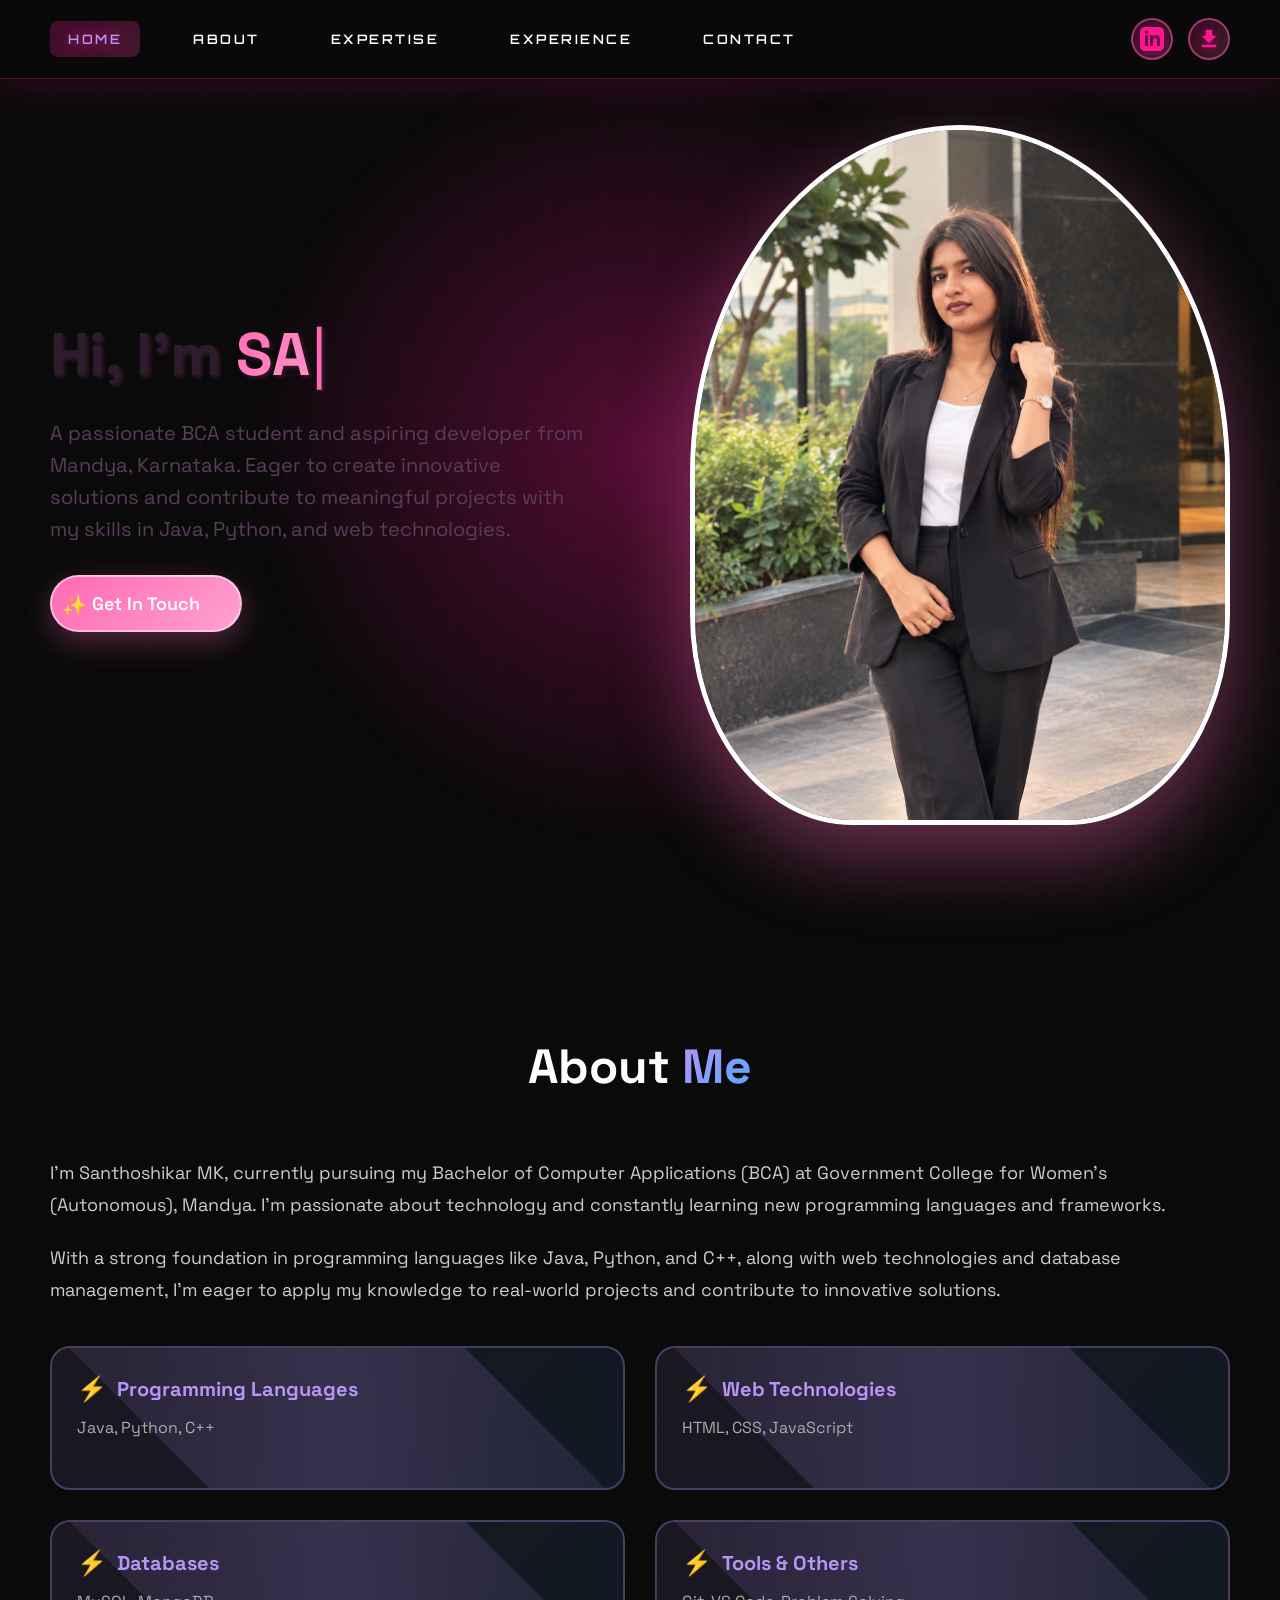
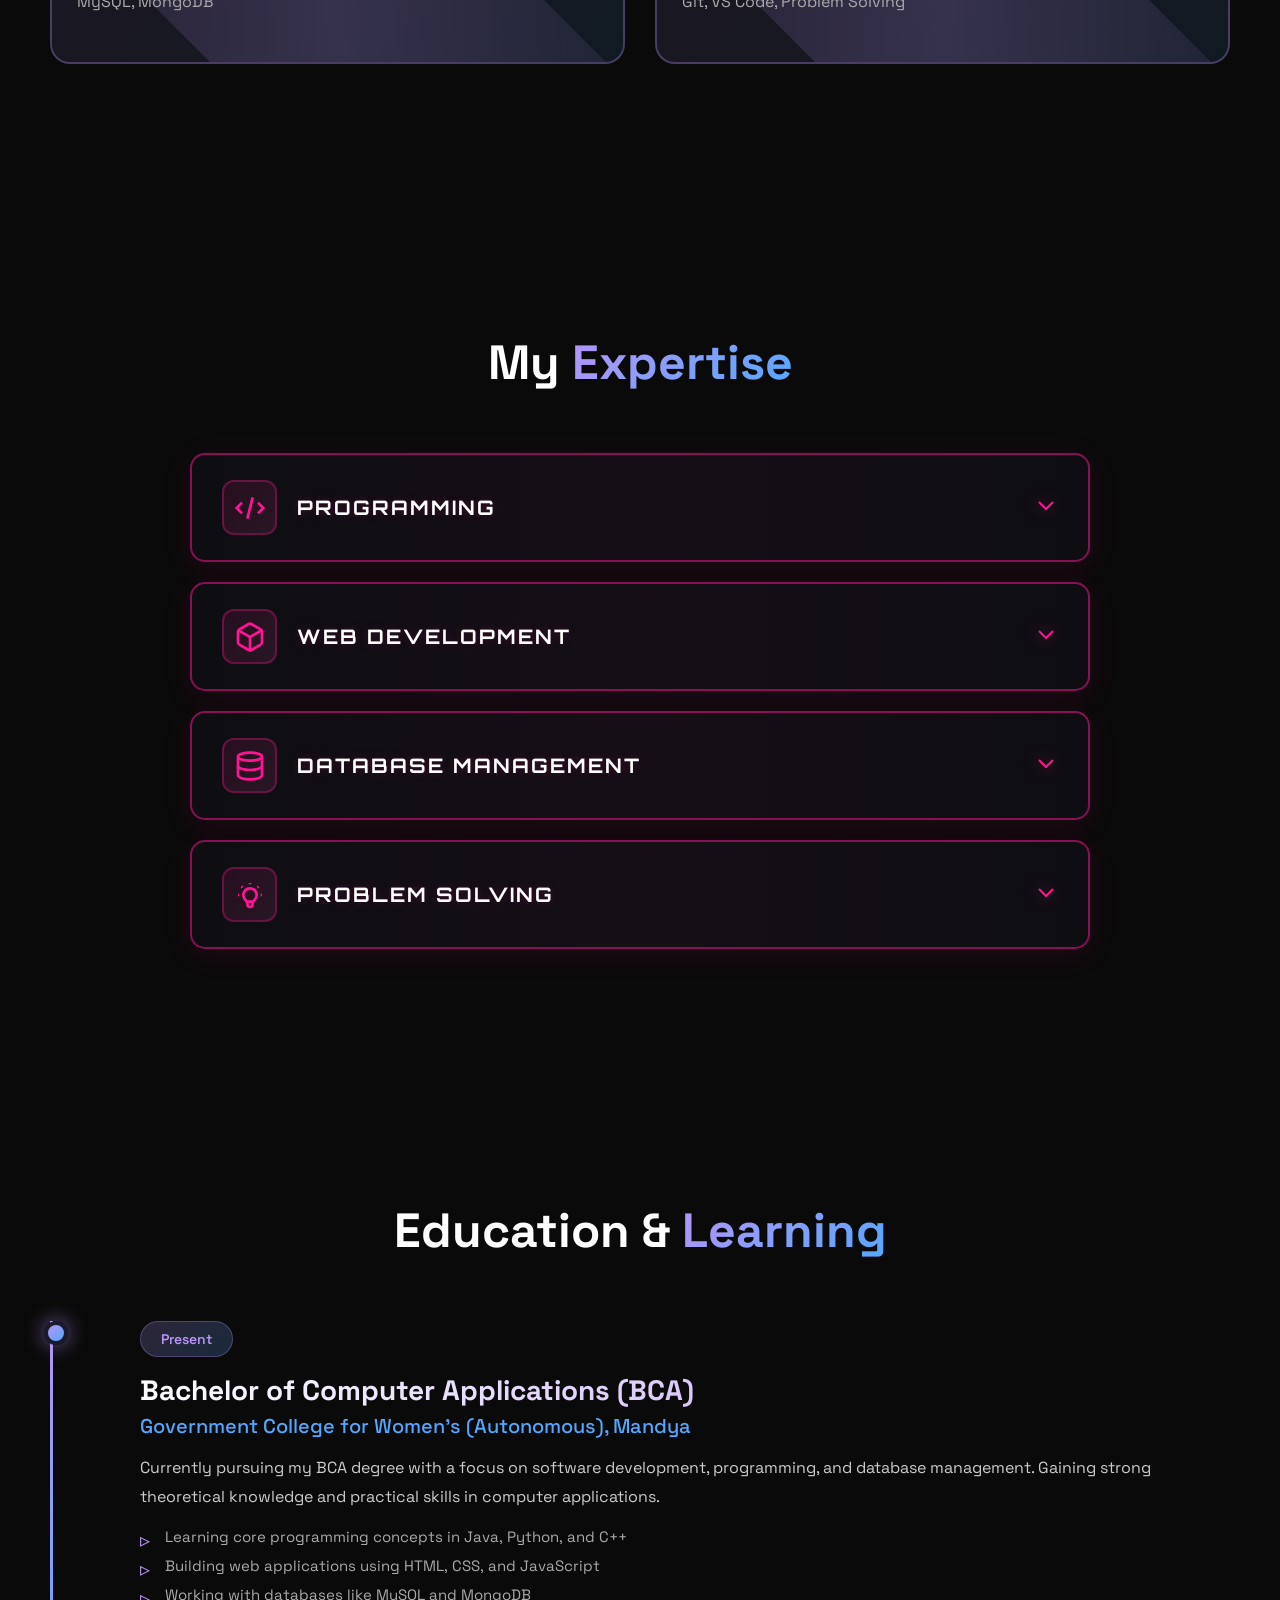
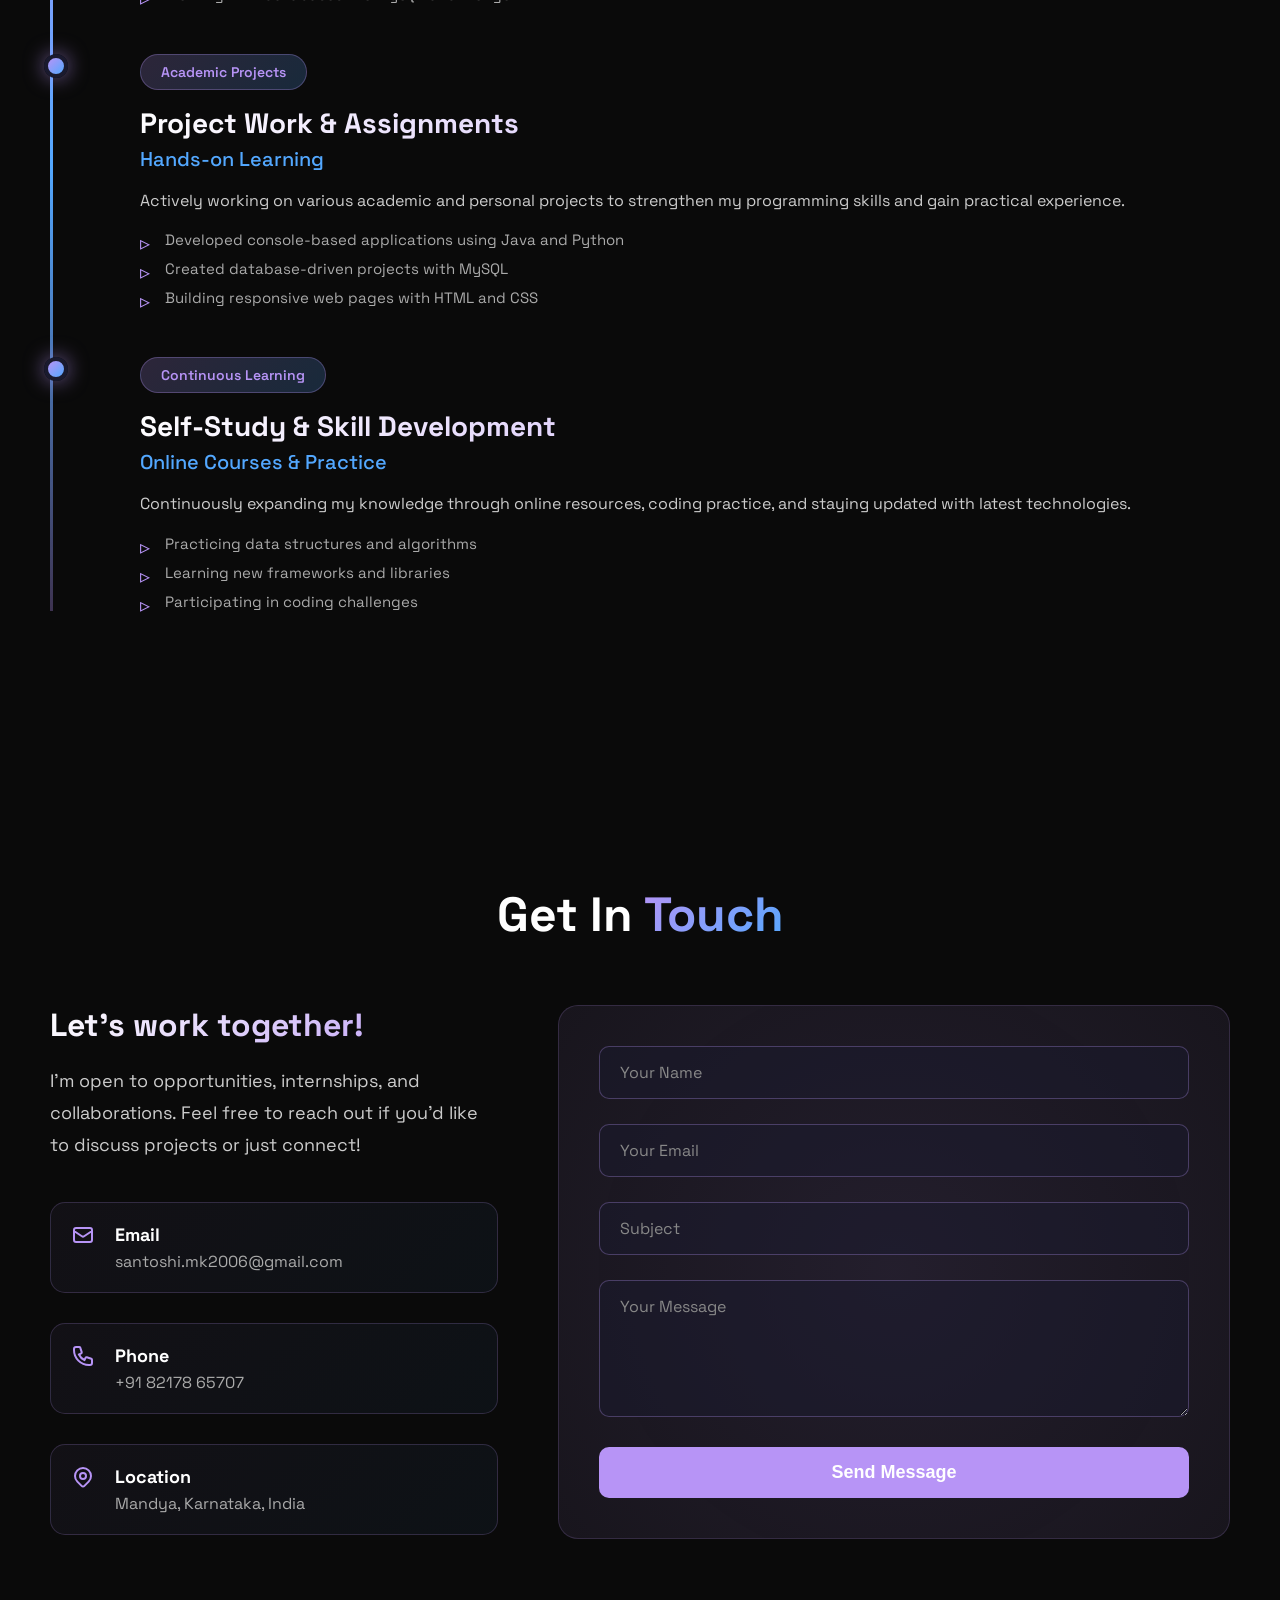
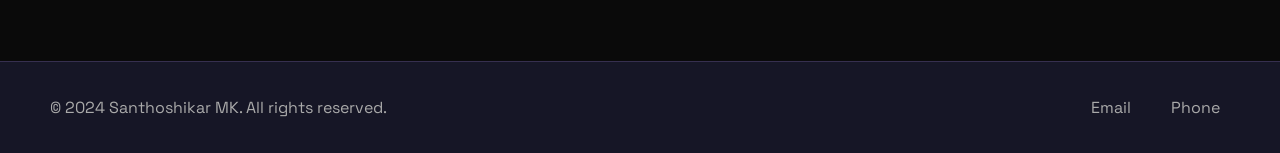
==== index.html @ cafefb94 "changes for form'" ====
<!DOCTYPE html>
<html lang="en">
<head>
    <meta charset="UTF-8">
    <meta name="viewport" content="width=device-width, initial-scale=1.0">
    <title>Santhoshikar MK - Portfolio</title>
    <link href="https://fonts.googleapis.com/css2?family=Space+Grotesk:wght@300;400;500;600;700&family=Orbitron:wght@400;500;600;700;800;900&display=swap" rel="stylesheet">
    <style>
        * {
            margin: 0;
            padding: 0;
            box-sizing: border-box;
        }

        body {
            font-family: 'Space Grotesk', sans-serif;
            background: #0a0a0a;
            color: #ffffff;
            overflow-x: hidden;
            position: relative;
        }

        /* Animated tech grid background */
        body::before {
            content: '';
            position: fixed;
            top: 0;
            left: 0;
            width: 100%;
            height: 100%;
            background: 
                linear-gradient(90deg, rgba(255, 20, 147, 0.03) 1px, transparent 1px),
                linear-gradient(rgba(255, 20, 147, 0.03) 1px, transparent 1px);
            background-size: 50px 50px;
            z-index: -1;
            animation: grid-move 20s linear infinite;
        }

        @keyframes grid-move {
            0% { background-position: 0 0; }
            100% { background-position: 50px 50px; }
        }

        /* Hot pink accent glow */
        body::after {
            content: '';
            position: fixed;
            top: 50%;
            left: 50%;
            width: 800px;
            height: 800px;
            background: radial-gradient(circle, rgba(255, 20, 147, 0.3) 0%, transparent 70%);
            transform: translate(-50%, -50%);
            z-index: -1;
            animation: pulse-glow 4s ease-in-out infinite;
        }

        @keyframes pulse-glow {
            0%, 100% { transform: translate(-50%, -50%) scale(1); opacity: 0.5; }
            50% { transform: translate(-50%, -50%) scale(1.2); opacity: 0.8; }
        }

        /* Loading Screen - Tech Style */
        .loader-wrapper {
            position: fixed;
            top: 0;
            left: 0;
            width: 100%;
            height: 100%;
            background: #0a0a0a;
            display: flex;
            flex-direction: column;
            justify-content: center;
            align-items: center;
            z-index: 10000;
            transition: opacity 0.5s, visibility 0.5s;
        }

        .loader-wrapper.hidden {
            opacity: 0;
            visibility: hidden;
        }

        .loader {
            width: 120px;
            height: 120px;
            position: relative;
        }

        .loader-circle {
            position: absolute;
            width: 100%;
            height: 100%;
            border: 4px solid transparent;
            border-top-color: #ff1493;
            border-right-color: #ff1493;
            border-radius: 50%;
            animation: tech-spin 1.5s cubic-bezier(0.68, -0.55, 0.265, 1.55) infinite;
        }

        .loader-circle:nth-child(2) {
            width: 80%;
            height: 80%;
            top: 10%;
            left: 10%;
            border-top-color: #ff69b4;
            border-right-color: #ff69b4;
            animation-delay: 0.2s;
            animation-direction: reverse;
        }

        .loader-circle:nth-child(3) {
            width: 60%;
            height: 60%;
            top: 20%;
            left: 20%;
            border-top-color: #ff1493;
            border-right-color: #ff1493;
            animation-delay: 0.4s;
        }

        @keyframes tech-spin {
            0% { transform: rotate(0deg); }
            100% { transform: rotate(360deg); }
        }

        .loader-text {
            margin-top: 40px;
            font-family: 'Orbitron', monospace;
            font-size: 28px;
            font-weight: 700;
            color: #ff1493;
            text-transform: uppercase;
            letter-spacing: 4px;
            animation: pulse-text 1.5s ease-in-out infinite;
            text-shadow: 0 0 20px rgba(255, 20, 147, 0.8);
        }

        @keyframes pulse-text {
            0%, 100% { opacity: 1; transform: scale(1); }
            50% { opacity: 0.7; transform: scale(1.05); }
        }

        .loader-wrapper {
            position: fixed;
            top: 0;
            left: 0;
            width: 100%;
            height: 100%;
            background: #0a0a0a;
            display: flex;
            flex-direction: column;
            justify-content: center;
            align-items: center;
            z-index: 10000;
            transition: opacity 0.5s, visibility 0.5s;
        }

        .loader-wrapper.hidden {
            opacity: 0;
            visibility: hidden;
        }

        .loader {
            width: 100px;
            height: 100px;
            position: relative;
            animation: rotate 2s linear infinite;
        }

        .loader-circle {
            position: absolute;
            width: 100%;
            height: 100%;
            border: 4px solid transparent;
            border-top-color: #ff69b4;
            border-radius: 50%;
            animation: spin 1s ease-in-out infinite;
        }

        .loader-circle:nth-child(2) {
            border-top-color: #ff85c1;
            animation-delay: 0.3s;
        }

        .loader-circle:nth-child(3) {
            border-top-color: #ffa1d0;
            animation-delay: 0.6s;
        }

        @keyframes spin {
            0% { transform: rotate(0deg) scale(1); }
            50% { transform: rotate(180deg) scale(1.1); }
            100% { transform: rotate(360deg) scale(1); }
        }

        @keyframes rotate {
            0% { transform: rotate(0deg); }
            100% { transform: rotate(360deg); }
        }

        .loader-text {
            margin-top: 30px;
            font-size: 24px;
            font-weight: 600;
            background: linear-gradient(135deg, #ff69b4, #ff85c1, #ffa1d0);
            -webkit-background-clip: text;
            -webkit-text-fill-color: transparent;
            background-clip: text;
            animation: pulse 1.5s ease-in-out infinite;
        }

        @keyframes pulse {
            0%, 100% { opacity: 1; }
            50% { opacity: 0.5; }
        }

        /* Animated Background Particles */
        .particles {
            position: fixed;
            top: 0;
            left: 0;
            width: 100%;
            height: 100%;
            overflow: hidden;
            z-index: -1;
            pointer-events: none;
        }

        .particle {
            position: absolute;
            width: 8px;
            height: 8px;
            background: #ff69b4;
            border-radius: 50%;
            opacity: 0;
            animation: float 15s infinite;
            box-shadow: 0 0 10px #ff69b4;
        }

        @keyframes float {
            0% {
                transform: translateY(100vh) translateX(0) scale(0) rotate(0deg);
                opacity: 0;
            }
            10% {
                opacity: 1;
            }
            90% {
                opacity: 1;
            }
            100% {
                transform: translateY(-100vh) translateX(100px) scale(1) rotate(360deg);
                opacity: 0;
            }
        }

        /* Navigation with beautiful smooth animations */
        nav {
            position: fixed;
            top: 0;
            width: 100%;
            display: flex;
            justify-content: center;
            align-items: center;
            padding: 18px 50px;
            background: rgba(10, 10, 10, 0.85);
            backdrop-filter: blur(25px) saturate(180%);
            -webkit-backdrop-filter: blur(25px) saturate(180%);
            z-index: 1000;
            gap: 35px;
            box-shadow: 0 8px 32px rgba(255, 20, 147, 0.15),
                        0 2px 8px rgba(0, 0, 0, 0.3);
            border-bottom: 1px solid rgba(255, 20, 147, 0.3);
            animation: slideDown 0.8s cubic-bezier(0.34, 1.56, 0.64, 1);
            transition: all 0.5s cubic-bezier(0.34, 1.56, 0.64, 1);
            transform-origin: top;
        }

        /* Elegant glow effect on nav */
        nav::before {
            content: '';
            position: absolute;
            top: 0;
            left: 0;
            right: 0;
            height: 1px;
            background: linear-gradient(90deg, 
                transparent 0%, 
                rgba(255, 20, 147, 0.8) 20%, 
                rgba(255, 105, 180, 0.8) 50%, 
                rgba(255, 20, 147, 0.8) 80%, 
                transparent 100%);
            opacity: 0;
            transition: opacity 0.5s ease;
        }

        nav:hover::before {
            opacity: 1;
        }

        /* Hidden state with smooth animation */
        nav.nav-hidden {
            transform: translateY(-120%) scale(0.95);
            opacity: 0;
            pointer-events: none;
        }

        /* Compact elegant scrolled state */
        nav.nav-scrolled {
            padding: 12px 50px;
            background: rgba(10, 10, 10, 0.98);
            box-shadow: 0 4px 24px rgba(255, 20, 147, 0.25),
                        0 8px 40px rgba(255, 20, 147, 0.15),
                        0 0 60px rgba(255, 20, 147, 0.05);
            border-bottom: 1px solid rgba(255, 20, 147, 0.5);
        }

        nav.nav-scrolled::before {
            opacity: 0.6;
        }

        @keyframes slideDown {
            from {
                transform: translateY(-120px) scale(0.9);
                opacity: 0;
                filter: blur(10px);
            }
            to {
                transform: translateY(0) scale(1);
                opacity: 1;
                filter: blur(0);
            }
        }

        nav a {
            font-family: 'Orbitron', monospace;
            color: #ffffff;
            text-decoration: none;
            font-size: 13px;
            font-weight: 600;
            padding: 10px 18px;
            position: relative;
            transition: all 0.4s cubic-bezier(0.34, 1.56, 0.64, 1);
            text-transform: uppercase;
            letter-spacing: 2.5px;
            border-radius: 8px;
            background: transparent;
            overflow: hidden;
        }

        /* Cute sparkle effect on nav links */
        nav a::after {
            content: '✨';
            position: absolute;
            top: -20px;
            right: -20px;
            font-size: 12px;
            opacity: 0;
            transition: all 0.5s cubic-bezier(0.34, 1.56, 0.64, 1);
            transform: scale(0) rotate(-45deg);
        }

        nav a:hover::after {
            opacity: 1;
            transform: scale(1) rotate(0deg);
            top: 2px;
            right: 2px;
        }

        /* Gradient background on hover */
        nav a::before {
            content: '';
            position: absolute;
            inset: 0;
            background: linear-gradient(135deg, 
                rgba(255, 20, 147, 0.15), 
                rgba(255, 105, 180, 0.15));
            opacity: 0;
            transition: opacity 0.4s cubic-bezier(0.34, 1.56, 0.64, 1);
            border-radius: 8px;
            z-index: -1;
        }

        nav a:hover::before {
            opacity: 1;
        }

        /* Animated underline */
        nav a span {
            position: relative;
            z-index: 1;
        }

        nav a span::after {
            content: '';
            position: absolute;
            bottom: -5px;
            left: 50%;
            width: 0;
            height: 2px;
            background: linear-gradient(90deg, transparent, #ff1493, #ff69b4, #ff1493, transparent);
            transition: all 0.5s cubic-bezier(0.34, 1.56, 0.64, 1);
            transform: translateX(-50%);
            box-shadow: 0 0 8px #ff1493;
        }

        nav a:hover span::after,
        nav a.active span::after {
            width: 100%;
        }

        nav a:hover {
            color: #ff69b4;
            transform: translateY(-3px) scale(1.05);
            text-shadow: 0 0 20px rgba(255, 105, 180, 0.6);
        }

        nav a.active {
            color: #ff1493;
            text-shadow: 0 0 15px rgba(255, 20, 147, 0.8);
            background: rgba(255, 20, 147, 0.1);
        }

        nav a.active::before {
            opacity: 1;
        }

        /* Cute floating animation for active link */
        @keyframes floatActive {
            0%, 100% { transform: translateY(0); }
            50% { transform: translateY(-2px); }
        }

        nav a.active {
            animation: floatActive 2s ease-in-out infinite;
        }

        .nav-icons {
            display: flex;
            gap: 15px;
            margin-left: auto;
        }

        .nav-icons a {
            width: 42px;
            height: 42px;
            display: flex;
            align-items: center;
            justify-content: center;
            background: linear-gradient(135deg, rgba(255, 20, 147, 0.2), rgba(255, 105, 180, 0.2));
            border-radius: 50%;
            transition: all 0.5s cubic-bezier(0.34, 1.56, 0.64, 1);
            position: relative;
            overflow: visible;
            border: 2px solid rgba(255, 105, 180, 0.5);
            backdrop-filter: blur(10px);
        }

        /* Ripple effect on icon hover */
        .nav-icons a::before {
            content: '';
            position: absolute;
            width: 0;
            height: 0;
            border-radius: 50%;
            background: radial-gradient(circle, rgba(255, 20, 147, 0.4), transparent 70%);
            top: 50%;
            left: 50%;
            transform: translate(-50%, -50%);
            transition: width 0.6s ease, height 0.6s ease;
        }

        .nav-icons a:hover::before {
            width: 120px;
            height: 120px;
        }

        /* Sparkle effect for icons */
        .nav-icons a::after {
            content: '✨';
            position: absolute;
            font-size: 10px;
            opacity: 0;
            top: -5px;
            right: -5px;
            transition: all 0.4s cubic-bezier(0.34, 1.56, 0.64, 1);
            transform: scale(0) rotate(-180deg);
            pointer-events: none;
        }

        .nav-icons a:hover::after {
            opacity: 1;
            transform: scale(1) rotate(0deg);
        }

        .nav-icons a svg {
            position: relative;
            z-index: 2;
            color: #ff1493;
            fill: #ff1493;
            stroke: none;
            transition: all 0.4s cubic-bezier(0.34, 1.56, 0.64, 1);
            filter: drop-shadow(0 2px 4px rgba(255, 20, 147, 0.4));
            width: 24px !important;
            height: 24px !important;
            min-width: 24px;
            min-height: 24px;
            display: block;
        }

        .nav-icons a svg path {
            fill: #ff1493;
        }

        .nav-icons a:hover svg {
            color: #ffffff;
            fill: #ffffff;
            transform: scale(1.2) rotate(5deg);
            filter: drop-shadow(0 0 10px rgba(255, 255, 255, 0.9));
        }

        .nav-icons a:hover svg path {
            fill: #ffffff;
        }

        .nav-icons a:hover {
            transform: translateY(-5px) scale(1.15) rotate(-5deg);
            box-shadow: 0 10px 30px rgba(255, 20, 147, 0.5),
                        0 0 20px rgba(255, 105, 180, 0.3);
            border-color: #ff1493;
            background: linear-gradient(135deg, rgba(255, 20, 147, 0.3), rgba(255, 105, 180, 0.3));
        }

        /* Pulse animation for icons */
        @keyframes iconPulse {
            0%, 100% {
                box-shadow: 0 0 0 0 rgba(255, 20, 147, 0.4);
            }
            50% {
                box-shadow: 0 0 0 8px rgba(255, 20, 147, 0);
            }
        }

        .nav-icons a {
            animation: iconPulse 3s ease-in-out infinite;
        }

        .nav-icons a:nth-child(2) {
            animation-delay: 0.5s;
        }

        /* Hero Section with animations */
        .hero {
            display: flex;
            align-items: center;
            justify-content: center;
            min-height: 100vh;
            padding: 100px 50px 50px;
            position: relative;
        }

        .hero-content {
            display: flex;
            align-items: center;
            justify-content: space-between;
            max-width: 1400px;
            width: 100%;
            gap: 100px;
            opacity: 0;
            animation: fadeInUp 1s ease-out 0.5s forwards;
        }

        @keyframes fadeInUp {
            from {
                opacity: 0;
                transform: translateY(50px);
            }
            to {
                opacity: 1;
                transform: translateY(0);
            }
        }

        .hero-text {
            flex: 1;
            max-width: 600px;
            z-index: 2;
        }

        .hero-text h1 {
            font-size: 60px;
            font-weight: 700;
            margin-bottom: 20px;
            line-height: 1.4;
            color: #2d1b2e;
            animation: fadeInLeft 1s ease-out 0.7s backwards;
            text-shadow: 2px 2px 4px rgba(255, 105, 180, 0.2);
        }

        .hero-text h1 #typewriter {
            background: linear-gradient(135deg, #ff69b4 0%, #ff85c1 50%, #ffa1d0 100%);
            -webkit-background-clip: text;
            -webkit-text-fill-color: transparent;
            background-clip: text;
            font-weight: 800;
        }

        /* Blinking cursor */
        .cursor {
            color: #ff69b4;
            animation: blink 0.7s infinite;
            font-weight: 400;
            margin-left: 2px;
        }

        @keyframes blink {
            0%, 50% { opacity: 1; }
            51%, 100% { opacity: 0; }
        }

        @keyframes fadeInLeft {
            from {
                opacity: 0;
                transform: translateX(-50px);
            }
            to {
                opacity: 1;
                transform: translateX(0);
            }
        }

        @keyframes wave {
            0%, 100% { transform: rotate(0deg); }
            25% { transform: rotate(-5deg); }
            75% { transform: rotate(5deg); }
        }

        .hero-text p {
            font-size: 20px;
            color: #5a3d5c;
            margin-bottom: 30px;
            line-height: 1.6;
            animation: fadeInLeft 1s ease-out 0.9s backwards;
        }

        .cta-button {
            display: inline-block;
            padding: 15px 40px;
            background: linear-gradient(135deg, #ff69b4, #ff85c1, #ffa1d0);
            color: #fff;
            text-decoration: none;
            border-radius: 30px;
            font-weight: 600;
            font-size: 18px;
            position: relative;
            overflow: hidden;
            transition: all 0.3s cubic-bezier(0.4, 0, 0.2, 1);
            animation: fadeInLeft 1s ease-out 1.1s backwards;
            box-shadow: 0 10px 30px rgba(255, 105, 180, 0.3);
            border: 2px solid rgba(255, 255, 255, 0.5);
        }

        .cta-button::before {
            content: '✨';
            position: absolute;
            left: 10px;
            font-size: 20px;
            animation: sparkle 2s ease-in-out infinite;
        }

        @keyframes sparkle {
            0%, 100% { transform: scale(1) rotate(0deg); }
            50% { transform: scale(1.2) rotate(180deg); }
        }

        .cta-button::after {
            content: '';
            position: absolute;
            top: 0;
            left: -100%;
            width: 100%;
            height: 100%;
            background: linear-gradient(90deg, transparent, rgba(255,255,255,0.4), transparent);
            transition: left 0.5s;
        }

        .cta-button:hover::after {
            left: 100%;
        }

        .cta-button:hover {
            transform: translateY(-5px) scale(1.05);
            box-shadow: 0 15px 40px rgba(255, 105, 180, 0.5);
        }

        /* Image Container with floating animation */
        .hero-image {
            position: relative;
            flex: 1;
            max-width: 600px;
            animation: fadeInRight 1s ease-out 0.8s backwards;
            z-index: 1;
        }

        @keyframes fadeInRight {
            from {
                opacity: 0;
                transform: translateX(50px);
            }
            to {
                opacity: 1;
                transform: translateX(0);
            }
        }

        .image-wrapper {
            position: relative;
            width: 100%;
            height: 700px;
            border-radius: 50% 50% 30% 30%;
            overflow: hidden;
            box-shadow: 0 30px 80px rgba(255, 105, 180, 0.4);
            border: 5px solid #fff;
            background: linear-gradient(135deg, rgba(255, 228, 241, 0.3), rgba(255, 212, 233, 0.3));
            animation: float-gentle 6s ease-in-out infinite;
        }

        @keyframes float-gentle {
            0%, 100% {
                transform: translateY(0px) rotate(0deg);
            }
            50% {
                transform: translateY(-20px) rotate(2deg);
            }
        }

        .image-wrapper img {
            width: 100%;
            height: 100%;
            object-fit: cover;
            object-position: center;
            transition: transform 0.5s;
            display: block;
        }

        .image-wrapper:hover img {
            transform: scale(1.05);
        }

        .image-wrapper::before {
            content: '';
            position: absolute;
            top: 0;
            left: 0;
            right: 0;
            bottom: 0;
            background: linear-gradient(135deg, rgba(255, 105, 180, 0.1) 0%, rgba(255, 161, 208, 0.1) 100%);
            z-index: 1;
            opacity: 0;
            transition: opacity 0.3s;
            pointer-events: none;
        }

        .image-wrapper:hover::before {
            opacity: 1;
        }

        /* Cute sparkling hearts animation */
        .image-wrapper::after {
            content: '💖';
            position: absolute;
            top: -50px;
            right: -50px;
            font-size: 40px;
            animation: float-heart 4s ease-in-out infinite;
            z-index: 2;
        }

        @keyframes float-heart {
            0%, 100% {
                transform: translateY(0px) rotate(0deg) scale(1);
                opacity: 0.7;
            }
            50% {
                transform: translateY(-20px) rotate(15deg) scale(1.2);
                opacity: 1;
            }
        }



        /* Responsive */
        @media (max-width: 1024px) {
            .hero-content {
                flex-direction: column;
                gap: 50px;
            }

            .hero-text {
                text-align: center;
                max-width: 100%;
            }

            .hero-image {
                max-width: 500px;
            }

            nav {
                padding: 20px 30px;
                gap: 30px;
            }

            nav a {
                font-size: 16px;
            }
        }

        @media (max-width: 768px) {
            nav {
                flex-wrap: wrap;
                gap: 20px;
            }

            .hero-text h1 {
                font-size: 40px;
            }

            .hero-text p {
                font-size: 18px;
            }

            .image-wrapper {
                height: 500px;
            }


        }

        /* Section Styles with scroll animations */
        .section {
            padding: 100px 50px;
            min-height: 100vh;
            display: flex;
            align-items: center;
            opacity: 0;
            transform: translateY(50px);
            transition: opacity 0.8s ease-out, transform 0.8s ease-out;
        }

        .section.visible {
            opacity: 1;
            transform: translateY(0);
        }

        .container {
            max-width: 1200px;
            margin: 0 auto;
            width: 100%;
        }

        .section-title {
            font-size: 48px;
            font-weight: 700;
            text-align: center;
            margin-bottom: 60px;
            position: relative;
            display: inline-block;
            width: 100%;
        }

        .section-title span {
            background: linear-gradient(135deg, #b794f6, #53a8ff);
            -webkit-background-clip: text;
            -webkit-text-fill-color: transparent;
            background-clip: text;
            animation: gradient-shift 3s ease infinite;
        }

        @keyframes gradient-shift {
            0%, 100% { filter: hue-rotate(0deg); }
            50% { filter: hue-rotate(30deg); }
        }

        /* About Section with card animations */
        .about-content {
            display: flex;
            gap: 50px;
            align-items: center;
        }

        .about-text {
            flex: 1;
        }

        .about-text p {
            font-size: 18px;
            line-height: 1.8;
            color: #ccc;
            margin-bottom: 20px;
            opacity: 0;
            animation: fadeIn 1s ease-out forwards;
        }

        .about-text p:nth-child(1) {
            animation-delay: 0.2s;
        }

        .about-text p:nth-child(2) {
            animation-delay: 0.4s;
        }

        @keyframes fadeIn {
            to {
                opacity: 1;
            }
        }

        .skills-grid {
            display: grid;
            grid-template-columns: repeat(2, 1fr);
            gap: 30px;
            margin-top: 40px;
        }

        .skill-item {
            background: linear-gradient(135deg, rgba(183, 148, 246, 0.1), rgba(83, 168, 255, 0.1));
            border: 2px solid rgba(183, 148, 246, 0.3);
            border-radius: 20px;
            padding: 25px;
            transition: all 0.4s cubic-bezier(0.4, 0, 0.2, 1);
            position: relative;
            overflow: hidden;
            opacity: 0;
            animation: slideInUp 0.6s ease-out forwards;
        }

        .skill-item:nth-child(1) { animation-delay: 0.6s; }
        .skill-item:nth-child(2) { animation-delay: 0.7s; }
        .skill-item:nth-child(3) { animation-delay: 0.8s; }
        .skill-item:nth-child(4) { animation-delay: 0.9s; }

        @keyframes slideInUp {
            from {
                opacity: 0;
                transform: translateY(30px);
            }
            to {
                opacity: 1;
                transform: translateY(0);
            }
        }

        .skill-item::before {
            content: '';
            position: absolute;
            top: -50%;
            left: -50%;
            width: 200%;
            height: 200%;
            background: linear-gradient(45deg, transparent, rgba(183, 148, 246, 0.2), transparent);
            transform: rotate(45deg);
            transition: all 0.5s;
        }

        .skill-item:hover::before {
            left: 100%;
        }

        .skill-item:hover {
            transform: translateY(-10px) scale(1.02);
            box-shadow: 0 20px 40px rgba(183, 148, 246, 0.3);
            border-color: #b794f6;
        }

        .skill-item h4 {
            color: #b794f6;
            font-size: 20px;
            margin-bottom: 10px;
            display: flex;
            align-items: center;
            gap: 10px;
        }

        .skill-item h4::before {
            content: '⚡';
            font-size: 24px;
            animation: bounce 2s ease-in-out infinite;
        }

        @keyframes bounce {
            0%, 100% { transform: translateY(0); }
            50% { transform: translateY(-5px); }
        }

        .skill-item p {
            color: #aaa;
            font-size: 16px;
        }

        /* Expertise Section with enhanced animations */
        .expertise-accordion {
            max-width: 900px;
            margin: 0 auto;
        }

        .expertise-item {
            background: rgba(15, 15, 20, 0.95);
            border: 2px solid rgba(255, 20, 147, 0.5);
            border-radius: 15px;
            margin-bottom: 20px;
            overflow: hidden;
            transition: all 0.4s cubic-bezier(0.68, -0.55, 0.265, 1.55);
            opacity: 0;
            animation: slideInLeft 0.6s ease-out forwards;
            position: relative;
            box-shadow: 0 5px 30px rgba(255, 20, 147, 0.1);
            backdrop-filter: blur(10px);
        }

        /* Animated border glow */
        .expertise-item::before {
            content: '';
            position: absolute;
            top: -2px;
            left: -2px;
            right: -2px;
            bottom: -2px;
            background: linear-gradient(45deg, #ff1493, #ff69b4, #ff1493, #c71585);
            border-radius: 15px;
            opacity: 0;
            z-index: -1;
            animation: rotate-border 4s linear infinite;
            background-size: 400%;
            filter: blur(5px);
        }

        @keyframes rotate-border {
            0% { background-position: 0% 50%; }
            100% { background-position: 400% 50%; }
        }

        .expertise-item:hover::before,
        .expertise-item.active::before {
            opacity: 0.7;
        }

        .expertise-item:nth-child(1) { animation-delay: 0.1s; }
        .expertise-item:nth-child(2) { animation-delay: 0.2s; }
        .expertise-item:nth-child(3) { animation-delay: 0.3s; }
        .expertise-item:nth-child(4) { animation-delay: 0.4s; }

        @keyframes slideInLeft {
            from {
                opacity: 0;
                transform: translateX(-100px) rotateY(-20deg);
            }
            to {
                opacity: 1;
                transform: translateX(0) rotateY(0deg);
            }
        }

        .expertise-item:hover {
            border-color: #ff1493;
            box-shadow: 0 15px 50px rgba(255, 20, 147, 0.3);
            transform: translateX(10px) scale(1.01);
        }

        .expertise-item.active {
            border-color: #ff1493;
            box-shadow: 0 10px 40px rgba(255, 20, 147, 0.3);
            background: rgba(20, 20, 30, 0.98);
        }

        .expertise-header {
            display: flex;
            justify-content: space-between;
            align-items: center;
            padding: 25px 30px;
            cursor: pointer;
            user-select: none;
            position: relative;
            background: linear-gradient(90deg, transparent, rgba(255, 20, 147, 0.03), transparent);
            transition: all 0.3s;
        }

        .expertise-header:hover {
            background: linear-gradient(90deg, transparent, rgba(255, 20, 147, 0.08), transparent);
        }

        .expertise-header::before {
            content: '';
            position: absolute;
            left: 0;
            top: 0;
            width: 4px;
            height: 100%;
            background: linear-gradient(180deg, #ff1493, #ff69b4, #ff1493);
            opacity: 0;
            transition: all 0.4s;
            box-shadow: 0 0 15px #ff1493;
        }

        .expertise-item:hover .expertise-header::before,
        .expertise-item.active .expertise-header::before {
            opacity: 1;
            width: 6px;
        }

        .expertise-title-wrapper {
            display: flex;
            align-items: center;
            gap: 20px;
        }

        .icon-small {
            width: 55px;
            height: 55px;
            background: linear-gradient(135deg, rgba(255, 20, 147, 0.1), rgba(255, 105, 180, 0.1));
            border-radius: 12px;
            display: flex;
            align-items: center;
            justify-content: center;
            color: #ff1493;
            flex-shrink: 0;
            transition: all 0.5s cubic-bezier(0.68, -0.55, 0.265, 1.55);
            border: 2px solid rgba(255, 20, 147, 0.3);
            position: relative;
            overflow: hidden;
        }

        .icon-small::before {
            content: '';
            position: absolute;
            width: 100%;
            height: 100%;
            background: linear-gradient(135deg, #ff1493, #ff69b4);
            opacity: 0;
            transition: opacity 0.3s;
        }

        .icon-small svg {
            position: relative;
            z-index: 1;
            transition: all 0.5s;
        }

        .expertise-item:hover .icon-small {
            transform: rotate(360deg) scale(1.1);
            box-shadow: 0 5px 25px rgba(255, 20, 147, 0.5);
            border-color: #ff1493;
        }

        .expertise-item:hover .icon-small::before {
            opacity: 0.2;
        }

        .expertise-item:hover .icon-small svg {
            color: #ff69b4;
            transform: scale(1.1);
        }

        .expertise-header h3 {
            font-family: 'Orbitron', monospace;
            font-size: 20px;
            font-weight: 700;
            letter-spacing: 2px;
            margin: 0;
            color: #ffffff;
            text-transform: uppercase;
            transition: all 0.3s;
            text-shadow: 0 0 10px rgba(255, 20, 147, 0.2);
        }

        .expertise-item:hover .expertise-header h3 {
            color: #ff1493;
            text-shadow: 0 0 15px rgba(255, 20, 147, 0.6);
            transform: translateX(5px);
        }

        .toggle-icon {
            color: #ff1493;
            transition: all 0.5s cubic-bezier(0.68, -0.55, 0.265, 1.55);
            flex-shrink: 0;
            filter: drop-shadow(0 0 8px rgba(255, 20, 147, 0.5));
        }

        .expertise-item.active .toggle-icon {
            transform: rotate(180deg) scale(1.1);
            color: #ff69b4;
        }

        .expertise-item:hover .toggle-icon {
            transform: scale(1.15);
            filter: drop-shadow(0 0 12px rgba(255, 20, 147, 0.8));
        }

        .expertise-content {
            max-height: 0;
            overflow: hidden;
            transition: max-height 0.6s cubic-bezier(0.68, -0.55, 0.265, 1.55), 
                        padding 0.6s cubic-bezier(0.68, -0.55, 0.265, 1.55),
                        opacity 0.4s ease;
            padding: 0 30px;
            opacity: 0;
            background: rgba(10, 10, 15, 0.5);
        }

        .expertise-item.active .expertise-content {
            max-height: 600px;
            padding: 25px 30px 30px 30px;
            opacity: 1;
            animation: contentSlideIn 0.6s ease-out;
        }

        @keyframes contentSlideIn {
            from {
                transform: translateY(-20px);
                opacity: 0;
            }
            to {
                transform: translateY(0);
                opacity: 1;
            }
        }

        .description-label {
            color: #ff69b4;
            font-family: 'Orbitron', monospace;
            font-size: 11px;
            text-transform: uppercase;
            letter-spacing: 2px;
            margin-bottom: 15px;
            margin-top: 10px;
            position: relative;
            display: inline-block;
            font-weight: 600;
        }

        .description-label::after {
            content: '';
            position: absolute;
            bottom: -5px;
            left: 0;
            width: 40px;
            height: 2px;
            background: linear-gradient(90deg, #ff1493, transparent);
            box-shadow: 0 0 10px #ff1493;
            animation: lineGlow 2s ease-in-out infinite;
        }

        @keyframes lineGlow {
            0%, 100% { width: 30px; opacity: 0.6; }
            50% { width: 50px; opacity: 1; }
        }

        .expertise-description {
            color: #d0d0d0;
            line-height: 1.8;
            margin-bottom: 25px;
            font-size: 15px;
            animation: fadeInText 0.8s ease-out 0.2s backwards;
        }

        @keyframes fadeInText {
            from {
                opacity: 0;
                transform: translateY(10px);
            }
            to {
                opacity: 1;
                transform: translateY(0);
            }
        }

        .skillset-label {
            color: #ff69b4;
            font-family: 'Orbitron', monospace;
            font-size: 11px;
            text-transform: uppercase;
            letter-spacing: 2px;
            margin-bottom: 15px;
            position: relative;
            display: inline-block;
        }

        .skillset-label::after {
            content: '';
            position: absolute;
            bottom: -5px;
            left: 0;
            width: 30px;
            height: 2px;
            background: linear-gradient(90deg, #53a8ff, transparent);
        }

        .skill-tags {
            display: flex;
            flex-wrap: wrap;
            gap: 10px;
        }

        .skill-tag {
            background: rgba(15, 15, 20, 0.9);
            border: 2px solid rgba(255, 20, 147, 0.4);
            color: #ff69b4;
            padding: 10px 18px;
            border-radius: 20px;
            font-size: 12px;
            font-weight: 600;
            font-family: 'Space Grotesk', sans-serif;
            text-transform: uppercase;
            letter-spacing: 1px;
            transition: all 0.4s cubic-bezier(0.68, -0.55, 0.265, 1.55);
            cursor: pointer;
            position: relative;
            overflow: hidden;
            animation: tagFadeIn 0.5s ease-out backwards;
            backdrop-filter: blur(5px);
        }

        @keyframes tagFadeIn {
            from {
                opacity: 0;
                transform: scale(0.8) translateY(10px);
            }
            to {
                opacity: 1;
                transform: scale(1) translateY(0);
            }
        }

        .skill-tag:nth-child(1) { animation-delay: 0.1s; }
        .skill-tag:nth-child(2) { animation-delay: 0.15s; }
        .skill-tag:nth-child(3) { animation-delay: 0.2s; }
        .skill-tag:nth-child(4) { animation-delay: 0.25s; }
        .skill-tag:nth-child(5) { animation-delay: 0.3s; }
        .skill-tag:nth-child(6) { animation-delay: 0.35s; }

        .skill-tag::before {
            content: '';
            position: absolute;
            top: 50%;
            left: 50%;
            width: 0;
            height: 0;
            border-radius: 50%;
            background: radial-gradient(circle, rgba(255, 20, 147, 0.3), transparent);
            transform: translate(-50%, -50%);
            transition: width 0.5s, height 0.5s;
        }

        .skill-tag:hover::before {
            width: 250px;
            height: 250px;
        }

        .skill-tag:hover {
            border-color: #ff1493;
            color: #ffffff;
            transform: translateY(-4px) scale(1.08);
            box-shadow: 0 8px 25px rgba(255, 20, 147, 0.4);
            background: rgba(255, 20, 147, 0.2);
        }

        .skill-tag:active {
            transform: translateY(-2px) scale(1.05);
        }

        /* Experience Section with timeline animations */
        .timeline {
            position: relative;
            padding-left: 50px;
        }

        .timeline::before {
            content: '';
            position: absolute;
            left: 0;
            top: 0;
            bottom: 0;
            width: 3px;
            background: linear-gradient(to bottom, #b794f6, #53a8ff, rgba(183, 148, 246, 0.3));
            animation: lineGrow 2s ease-out forwards;
        }

        @keyframes lineGrow {
            from { height: 0; }
            to { height: 100%; }
        }

        .timeline-item {
            position: relative;
            margin-bottom: 50px;
            padding-left: 40px;
            opacity: 0;
            animation: fadeInTimeline 0.8s ease-out forwards;
        }

        .timeline-item:nth-child(1) { animation-delay: 0.3s; }
        .timeline-item:nth-child(2) { animation-delay: 0.6s; }
        .timeline-item:nth-child(3) { animation-delay: 0.9s; }

        @keyframes fadeInTimeline {
            from {
                opacity: 0;
                transform: translateX(-30px);
            }
            to {
                opacity: 1;
                transform: translateX(0);
            }
        }

        .timeline-item::before {
            content: '';
            position: absolute;
            left: -56px;
            top: 0;
            width: 16px;
            height: 16px;
            background: linear-gradient(135deg, #b794f6, #53a8ff);
            border: 4px solid #1a1a2e;
            border-radius: 50%;
            box-shadow: 0 0 20px rgba(183, 148, 246, 0.6);
            animation: pulse-dot 2s ease-in-out infinite;
        }

        @keyframes pulse-dot {
            0%, 100% {
                box-shadow: 0 0 20px rgba(183, 148, 246, 0.6);
                transform: scale(1);
            }
            50% {
                box-shadow: 0 0 30px rgba(183, 148, 246, 1);
                transform: scale(1.1);
            }
        }

        .timeline-date {
            display: inline-block;
            background: linear-gradient(135deg, rgba(183, 148, 246, 0.2), rgba(83, 168, 255, 0.2));
            color: #b794f6;
            padding: 8px 20px;
            border-radius: 20px;
            font-weight: 600;
            font-size: 14px;
            margin-bottom: 15px;
            border: 1px solid rgba(183, 148, 246, 0.3);
            transition: all 0.3s;
        }

        .timeline-date:hover {
            transform: translateX(5px);
            border-color: #b794f6;
        }

        .timeline-content h3 {
            font-size: 28px;
            background: linear-gradient(135deg, #fff, #b794f6);
            -webkit-background-clip: text;
            -webkit-text-fill-color: transparent;
            background-clip: text;
            margin-bottom: 5px;
        }

        .timeline-content h4 {
            font-size: 20px;
            color: #53a8ff;
            margin-bottom: 15px;
            font-weight: 500;
        }

        .timeline-content p {
            color: #ccc;
            line-height: 1.8;
            margin-bottom: 15px;
            font-size: 16px;
        }

        .timeline-content ul {
            list-style: none;
            padding: 0;
        }

        .timeline-content ul li {
            color: #aaa;
            padding-left: 25px;
            margin-bottom: 10px;
            position: relative;
            font-size: 15px;
            transition: all 0.3s;
        }

        .timeline-content ul li::before {
            content: '▹';
            position: absolute;
            left: 0;
            color: #b794f6;
            font-size: 20px;
            transition: all 0.3s;
        }

        .timeline-content ul li:hover {
            color: #fff;
            padding-left: 30px;
        }

        .timeline-content ul li:hover::before {
            color: #53a8ff;
            transform: translateX(5px);
        }

        /* Contact Section with enhanced animations */
        .contact-content {
            display: grid;
            grid-template-columns: 1fr 1.5fr;
            gap: 60px;
            align-items: start;
        }

        .contact-info {
            opacity: 0;
            animation: fadeInLeft 1s ease-out 0.3s forwards;
        }

        .contact-info h3 {
            font-size: 32px;
            margin-bottom: 20px;
            background: linear-gradient(135deg, #fff, #b794f6);
            -webkit-background-clip: text;
            -webkit-text-fill-color: transparent;
            background-clip: text;
        }

        .contact-info > p {
            color: #ccc;
            line-height: 1.8;
            margin-bottom: 40px;
            font-size: 18px;
        }

        .contact-details {
            display: flex;
            flex-direction: column;
            gap: 30px;
        }

        .contact-item {
            display: flex;
            gap: 20px;
            align-items: flex-start;
            padding: 20px;
            background: linear-gradient(135deg, rgba(183, 148, 246, 0.05), rgba(83, 168, 255, 0.05));
            border-radius: 15px;
            border: 1px solid rgba(183, 148, 246, 0.2);
            transition: all 0.3s cubic-bezier(0.4, 0, 0.2, 1);
        }

        .contact-item:hover {
            border-color: #b794f6;
            transform: translateX(10px);
            box-shadow: 0 10px 30px rgba(183, 148, 246, 0.2);
        }

        .contact-item svg {
            color: #b794f6;
            flex-shrink: 0;
            transition: transform 0.3s;
        }

        .contact-item:hover svg {
            transform: scale(1.2) rotate(5deg);
        }

        .contact-item h4 {
            color: #fff;
            font-size: 18px;
            margin-bottom: 5px;
        }

        .contact-item p {
            color: #aaa;
            font-size: 16px;
        }

        /* Contact Form with animations */
        .contact-form {
            background: linear-gradient(135deg, rgba(183, 148, 246, 0.05), rgba(83, 168, 255, 0.05));
            border: 2px solid rgba(183, 148, 246, 0.2);
            border-radius: 25px;
            padding: 40px;
            opacity: 0;
            animation: fadeInRight 1s ease-out 0.5s forwards;
            position: relative;
            overflow: hidden;
        }

        .contact-form::before {
            content: '';
            position: absolute;
            top: -50%;
            right: -50%;
            width: 200%;
            height: 200%;
            background: radial-gradient(circle, rgba(183, 148, 246, 0.1) 0%, transparent 70%);
            animation: rotate-gradient 10s linear infinite;
        }

        @keyframes rotate-gradient {
            0% { transform: rotate(0deg); }
            100% { transform: rotate(360deg); }
        }

        .form-group {
            margin-bottom: 25px;
            position: relative;
        }

        .form-group input,
        .form-group textarea {
            width: 100%;
            background: rgba(26, 26, 46, 0.8);
            border: 2px solid rgba(183, 148, 246, 0.3);
            border-radius: 15px;
            padding: 15px 20px;
            color: #fff;
            font-size: 16px;
            font-family: inherit;
            transition: all 0.3s cubic-bezier(0.4, 0, 0.2, 1);
            position: relative;
            z-index: 1;
        }

        .form-group input:focus,
        .form-group textarea:focus {
            outline: none;
            border-color: #b794f6;
            box-shadow: 0 0 20px rgba(183, 148, 246, 0.3);
            transform: translateY(-2px);
        }

        .form-group input::placeholder,
        .form-group textarea::placeholder {
            color: #888;
        }

        .form-group textarea {
            resize: vertical;
            min-height: 120px;
        }

        .submit-btn {
            width: 100%;
            padding: 15px;
            background: linear-gradient(135deg, #b794f6, #53a8ff);
            color: #fff;
            border: none;
            border-radius: 15px;
            font-size: 18px;
            font-weight: 600;
            cursor: pointer;
            transition: all 0.3s cubic-bezier(0.4, 0, 0.2, 1);
            position: relative;
            overflow: hidden;
            z-index: 1;
        }

        .submit-btn::before {
            content: '';
            position: absolute;
            top: 50%;
            left: 50%;
            width: 0;
            height: 0;
            border-radius: 50%;
            background: rgba(255, 255, 255, 0.3);
            transform: translate(-50%, -50%);
            transition: width 0.5s, height 0.5s;
        }

        .submit-btn:hover::before {
            width: 300px;
            height: 300px;
        }

        .submit-btn:hover {
            transform: translateY(-5px);
            box-shadow: 0 15px 40px rgba(183, 148, 246, 0.5);
        }

        .submit-btn:active {
            transform: translateY(-2px);
        }

        /* Footer with animations */
        footer {
            background: rgba(26, 26, 46, 0.9);
            padding: 30px 50px;
            text-align: center;
            border-top: 2px solid rgba(183, 148, 246, 0.2);
            position: relative;
            overflow: hidden;
        }

        footer::before {
            content: '';
            position: absolute;
            top: 0;
            left: -100%;
            width: 100%;
            height: 2px;
            background: linear-gradient(90deg, transparent, #b794f6, #53a8ff, transparent);
            animation: slide 3s ease-in-out infinite;
        }

        @keyframes slide {
            0% { left: -100%; }
            100% { left: 100%; }
        }

        footer .container {
            display: flex;
            justify-content: space-between;
            align-items: center;
            flex-wrap: wrap;
            gap: 20px;
        }

        footer p {
            color: #aaa;
            margin: 0;
        }

        .social-links {
            display: flex;
            gap: 20px;
        }

        .social-links a {
            color: #aaa;
            text-decoration: none;
            transition: all 0.3s;
            position: relative;
            padding: 5px 10px;
        }

        .social-links a::after {
            content: '';
            position: absolute;
            bottom: 0;
            left: 0;
            width: 0;
            height: 2px;
            background: linear-gradient(90deg, #b794f6, #53a8ff);
            transition: width 0.3s;
        }

        .social-links a:hover::after {
            width: 100%;
        }

        .social-links a:hover {
            color: #b794f6;
            transform: translateY(-3px);
        }

        /* Active Navigation */
        nav a.active {
            color: #b794f6;
        }

        nav a.active::before {
            width: 100%;
        }

        /* Contact Section */
        .contact-content {
            display: grid;
            grid-template-columns: 1fr 1.5fr;
            gap: 60px;
            align-items: start;
        }

        .contact-info h3 {
            font-size: 32px;
            margin-bottom: 20px;
            color: #fff;
        }

        .contact-info > p {
            color: #ccc;
            line-height: 1.8;
            margin-bottom: 40px;
            font-size: 18px;
        }

        .contact-details {
            display: flex;
            flex-direction: column;
            gap: 30px;
        }

        .contact-item {
            display: flex;
            gap: 20px;
            align-items: flex-start;
        }

        .contact-item svg {
            color: #b794f6;
            flex-shrink: 0;
        }

        .contact-item h4 {
            color: #fff;
            font-size: 18px;
            margin-bottom: 5px;
        }

        .contact-item p {
            color: #aaa;
            font-size: 16px;
        }

        /* Contact Form */
        .contact-form {
            background: rgba(183, 148, 246, 0.05);
            border: 1px solid rgba(183, 148, 246, 0.2);
            border-radius: 20px;
            padding: 40px;
        }

        .form-group {
            margin-bottom: 25px;
        }

        .form-group input,
        .form-group textarea {
            width: 100%;
            background: rgba(26, 26, 46, 0.5);
            border: 1px solid rgba(183, 148, 246, 0.3);
            border-radius: 10px;
            padding: 15px 20px;
            color: #fff;
            font-size: 16px;
            font-family: inherit;
            transition: border-color 0.3s;
        }

        .form-group input:focus,
        .form-group textarea:focus {
            outline: none;
            border-color: #b794f6;
        }

        .form-group input::placeholder,
        .form-group textarea::placeholder {
            color: #888;
        }

        .form-group textarea {
            resize: vertical;
        }

        .submit-btn {
            width: 100%;
            padding: 15px;
            background: #b794f6;
            color: #fff;
            border: none;
            border-radius: 10px;
            font-size: 18px;
            font-weight: 600;
            cursor: pointer;
            transition: transform 0.3s, box-shadow 0.3s;
        }

        .submit-btn:hover {
            transform: translateY(-3px);
            box-shadow: 0 10px 30px rgba(183, 148, 246, 0.4);
        }

        /* Footer */
        footer {
            background: rgba(26, 26, 46, 0.8);
            padding: 30px 50px;
            text-align: center;
            border-top: 1px solid rgba(183, 148, 246, 0.2);
        }

        footer .container {
            display: flex;
            justify-content: space-between;
            align-items: center;
            flex-wrap: wrap;
            gap: 20px;
        }

        footer p {
            color: #aaa;
            margin: 0;
        }

        .social-links {
            display: flex;
            gap: 20px;
        }

        .social-links a {
            color: #aaa;
            text-decoration: none;
            transition: color 0.3s;
        }

        .social-links a:hover {
            color: #b794f6;
        }

        /* Active Navigation */
        nav a.active {
            color: #b794f6;
        }

        nav a.active::after {
            content: '';
            position: absolute;
            bottom: 0;
            left: 0;
            width: 100%;
            height: 2px;
            background: #b794f6;
        }

        /* Additional Responsive Styles */
        @media (max-width: 1024px) {
            .contact-content {
                grid-template-columns: 1fr;
            }

            .skills-grid {
                grid-template-columns: 1fr;
            }

            .hero-text h1 {
                font-size: 48px;
            }

            nav {
                padding: 15px 30px;
                gap: 25px;
            }

            nav a {
                font-size: 14px;
                padding: 6px 12px;
            }
        }

        @media (max-width: 768px) {
            body::after {
                width: 400px;
                height: 400px;
            }

            /* Mobile Navigation - Enhanced */
            nav {
                padding: 12px 20px;
                flex-wrap: wrap;
                justify-content: center;
                gap: 12px;
                backdrop-filter: blur(20px) saturate(150%);
            }

            nav.nav-scrolled {
                padding: 10px 20px;
            }

            nav a {
                font-size: 11px;
                padding: 8px 14px;
                letter-spacing: 1.5px;
            }

            nav a::after {
                font-size: 10px;
            }

            .nav-icons {
                width: 100%;
                justify-content: center;
                margin-left: 0;
                margin-top: 8px;
                gap: 12px;
            }

            .nav-icons a {
                width: 38px;
                height: 38px;
            }

            .nav-icons a svg {
                width: 20px;
                height: 20px;
                min-width: 20px;
                min-height: 20px;
            }

            /* Hero Section Mobile */
            .hero {
                padding: 120px 20px 50px;
                min-height: auto;
            }

            .hero-content {
                gap: 40px;
            }

            .hero-text {
                text-align: center;
            }

            .hero-text h1 {
                font-size: 32px;
                line-height: 1.2;
            }

            .hero-text p {
                font-size: 16px;
                margin-bottom: 25px;
            }

            .cta-button {
                padding: 12px 30px;
                font-size: 16px;
            }

            /* Image Mobile */
            .hero-image {
                max-width: 350px;
                margin: 0 auto;
            }

            .image-wrapper {
                height: 450px;
            }

            /* Sections Mobile */
            .section {
                padding: 60px 20px;
                min-height: auto;
            }

            .container {
                padding: 0;
            }

            .section-title {
                font-size: 32px;
                margin-bottom: 40px;
            }

            /* About Section Mobile */
            .about-content {
                flex-direction: column;
                gap: 30px;
            }

            .about-text p {
                font-size: 16px;
            }

            .skills-grid {
                grid-template-columns: 1fr;
                gap: 20px;
            }

            .skill-item {
                padding: 20px;
            }

            .skill-item h4 {
                font-size: 18px;
            }

            .skill-item p {
                font-size: 14px;
            }

            /* Expertise Mobile */
            .expertise-accordion {
                padding: 0;
            }

            .expertise-item {
                margin-bottom: 15px;
            }

            .expertise-header {
                padding: 18px 15px;
            }

            .icon-small {
                width: 45px;
                height: 45px;
            }

            .icon-small svg {
                width: 24px;
                height: 24px;
            }

            .expertise-header h3 {
                font-size: 14px;
                letter-spacing: 1px;
            }

            .toggle-icon svg {
                width: 20px;
                height: 20px;
            }

            .expertise-item.active .expertise-content {
                padding: 15px;
            }

            .expertise-description {
                font-size: 14px;
                margin-bottom: 20px;
            }

            .skill-tags {
                gap: 8px;
            }

            .skill-tag {
                padding: 8px 14px;
                font-size: 11px;
            }

            /* Timeline Mobile */
            .timeline {
                padding-left: 30px;
            }

            .timeline::before {
                left: 0;
            }

            .timeline-item {
                padding-left: 25px;
                margin-bottom: 40px;
            }

            .timeline-item::before {
                left: -40px;
                width: 14px;
                height: 14px;
            }

            .timeline-date {
                font-size: 12px;
                padding: 6px 15px;
            }

            .timeline-content h3 {
                font-size: 22px;
            }

            .timeline-content h4 {
                font-size: 16px;
            }

            .timeline-content p {
                font-size: 14px;
            }

            .timeline-content ul li {
                font-size: 13px;
                padding-left: 20px;
            }

            /* Contact Mobile */
            .contact-content {
                grid-template-columns: 1fr;
                gap: 40px;
            }

            .contact-info h3 {
                font-size: 26px;
            }

            .contact-info > p {
                font-size: 16px;
            }

            .contact-details {
                gap: 20px;
            }

            .contact-item {
                padding: 15px;
            }

            .contact-item h4 {
                font-size: 16px;
            }

            .contact-item p {
                font-size: 14px;
            }

            .contact-form {
                padding: 25px;
            }

            .form-group input,
            .form-group textarea {
                padding: 12px 15px;
                font-size: 14px;
            }

            .form-group textarea {
                min-height: 100px;
            }

            .submit-btn {
                padding: 12px;
                font-size: 16px;
            }

            /* Footer Mobile */
            footer {
                padding: 25px 20px;
            }

            footer .container {
                flex-direction: column;
                text-align: center;
                gap: 15px;
            }

            footer p {
                font-size: 14px;
            }

            .social-links {
                gap: 15px;
            }

            /* Loader Mobile */
            .loader {
                width: 100px;
                height: 100px;
            }

            .loader-text {
                font-size: 20px;
                margin-top: 30px;
            }

            /* Particles Mobile */
            .particle {
                width: 6px;
                height: 6px;
            }
        }

        /* Small Mobile Devices */
        @media (max-width: 480px) {
            nav {
                padding: 12px 15px;
                gap: 10px;
            }

            nav a {
                font-size: 11px;
                padding: 5px 8px;
            }

            .nav-icons a {
                width: 36px;
                height: 36px;
            }

            .hero {
                padding: 100px 15px 40px;
            }

            .hero-text h1 {
                font-size: 28px;
            }

            .hero-text p {
                font-size: 14px;
            }

            .cta-button {
                padding: 10px 25px;
                font-size: 14px;
            }

            .image-wrapper {
                height: 400px;
            }

            .section {
                padding: 50px 15px;
            }

            .section-title {
                font-size: 28px;
                margin-bottom: 30px;
            }

            .expertise-header h3 {
                font-size: 12px;
            }

            .timeline-content h3 {
                font-size: 20px;
            }

            .contact-form {
                padding: 20px;
                border-radius: 15px;
            }
        }

        /* Landscape Mobile Optimization */
        @media (max-width: 768px) and (orientation: landscape) {
            .hero {
                padding: 100px 20px 40px;
            }

            .hero-content {
                flex-direction: row;
                gap: 30px;
            }

            .hero-image {
                max-width: 300px;
            }

            .image-wrapper {
                height: 350px;
            }

            .section {
                min-height: auto;
            }
        }
    </style>
</head>
<body>
    <!-- Loading Screen -->
    <div class="loader-wrapper" id="loader">
        <div class="loader">
            <div class="loader-circle"></div>
            <div class="loader-circle"></div>
            <div class="loader-circle"></div>
        </div>
        <div class="loader-text">LOADING...</div>
    </div>

    <!-- Animated Particles Background -->
    <div class="particles" id="particles"></div>

    <!-- Navigation -->
    <nav>
        <a href="#home" class="active"><span></span>HOME</span></a>
        <a href="#about"><span>ABOUT</span></a>
        <a href="#expertise"><span>EXPERTISE</span></a>
        <a href="#experience"><span>EXPERIENCE</span></a>
        <a href="#contact"><span>CONTACT</span></a>
        <div class="nav-icons">
            <a href="https://www.linkedin.com/in/santhoshikar-mk" target="_blank" aria-label="LinkedIn">
                <svg width="24" height="24" viewBox="0 0 24 24" fill="none" xmlns="http://www.w3.org/2000/svg">
                    <path d="M19 0h-14c-2.761 0-5 2.239-5 5v14c0 2.761 2.239 5 5 5h14c2.762 0 5-2.239 5-5v-14c0-2.761-2.238-5-5-5zm-11 19h-3v-11h3v11zm-1.5-12.268c-.966 0-1.75-.79-1.75-1.764s.784-1.764 1.75-1.764 1.75.79 1.75 1.764-.783 1.764-1.75 1.764zm13.5 12.268h-3v-5.604c0-3.368-4-3.113-4 0v5.604h-3v-11h3v1.765c1.396-2.586 7-2.777 7 2.476v6.759z" fill="currentColor"/>
                </svg>
            </a>
            <a href="Santhoshikar_MK_Resume.docx" download aria-label="Download CV">
                <svg width="24" height="24" viewBox="0 0 24 24" fill="none" xmlns="http://www.w3.org/2000/svg">
                    <path d="M19 9h-4V3H9v6H5l7 7 7-7zM5 18v2h14v-2H5z" fill="currentColor" stroke="currentColor" stroke-width="0.5"/>
                </svg>
            </a>
        </div>
    </nav>

    <!-- Hero Section -->
    <section class="hero" id="home">
        <div class="hero-content">
            <div class="hero-text">
                <h1>Hi, I'm <span id="typewriter"></span><span class="cursor">|</span></h1>
                <p>A passionate BCA student and aspiring developer from Mandya, Karnataka. Eager to create innovative solutions and contribute to meaningful projects with my skills in Java, Python, and web technologies.</p>
                <a href="#contact" class="cta-button">Get In Touch</a>
            </div>
            <div class="hero-image">
                <div class="image-wrapper">
                    <img src="san.png" alt="Santhoshikar MK - Portfolio Photo">
                </div>
            </div>
        </div>
    </section>

    <!-- About Section -->
    <section class="section" id="about">
        <div class="container">
            <h2 class="section-title">About <span>Me</span></h2>
            <div class="about-content">
                <div class="about-text">
                    <p>I'm Santhoshikar MK, currently pursuing my Bachelor of Computer Applications (BCA) at Government College for Women's (Autonomous), Mandya. I'm passionate about technology and constantly learning new programming languages and frameworks.</p>
                    <p>With a strong foundation in programming languages like Java, Python, and C++, along with web technologies and database management, I'm eager to apply my knowledge to real-world projects and contribute to innovative solutions.</p>
                    <div class="skills-grid">
                        <div class="skill-item">
                            <h4>Programming Languages</h4>
                            <p>Java, Python, C++</p>
                        </div>
                        <div class="skill-item">
                            <h4>Web Technologies</h4>
                            <p>HTML, CSS, JavaScript</p>
                        </div>
                        <div class="skill-item">
                            <h4>Databases</h4>
                            <p>MySQL, MongoDB</p>
                        </div>
                        <div class="skill-item">
                            <h4>Tools & Others</h4>
                            <p>Git, VS Code, Problem Solving</p>
                        </div>
                    </div>
                </div>
            </div>
        </div>
    </section>

    <!-- Expertise Section -->
    <section class="section" id="expertise">
        <div class="container">
            <h2 class="section-title">My <span>Expertise</span></h2>
            <div class="expertise-accordion">
                <!-- Programming Card -->
                <div class="expertise-item">
                    <div class="expertise-header" onclick="toggleExpertise(this)">
                        <div class="expertise-title-wrapper">
                            <div class="icon-small">
                                <svg width="32" height="32" fill="none" stroke="currentColor" stroke-width="2" viewBox="0 0 24 24">
                                    <path d="M10 20l4-16m4 4l4 4-4 4M6 16l-4-4 4-4"/>
                                </svg>
                            </div>
                            <h3>PROGRAMMING</h3>
                        </div>
                        <div class="toggle-icon">
                            <svg width="24" height="24" fill="none" stroke="currentColor" stroke-width="2" viewBox="0 0 24 24">
                                <path d="M19 9l-7 7-7-7"/>
                            </svg>
                        </div>
                    </div>
                    <div class="expertise-content">
                        <p class="description-label">Description</p>
                        <p class="expertise-description">
                            Strong foundation in multiple programming languages including Java, Python, and C++. 
                            Experienced in object-oriented programming, data structures, and algorithm implementation.
                        </p>
                        <p class="skillset-label">Skillset & Tools</p>
                        <div class="skill-tags">
                            <span class="skill-tag">Java</span>
                            <span class="skill-tag">Python</span>
                            <span class="skill-tag">C++</span>
                            <span class="skill-tag">OOP</span>
                            <span class="skill-tag">Data Structures</span>
                            <span class="skill-tag">Algorithms</span>
                        </div>
                    </div>
                </div>

                <!-- Web Development Card -->
                <div class="expertise-item">
                    <div class="expertise-header" onclick="toggleExpertise(this)">
                        <div class="expertise-title-wrapper">
                            <div class="icon-small">
                                <svg width="32" height="32" fill="none" stroke="currentColor" stroke-width="2" viewBox="0 0 24 24">
                                    <path d="M21 16V8a2 2 0 00-1-1.73l-7-4a2 2 0 00-2 0l-7 4A2 2 0 003 8v8a2 2 0 001 1.73l7 4a2 2 0 002 0l7-4A2 2 0 0021 16z"/>
                                    <polyline points="3.27 6.96 12 12.01 20.73 6.96"/>
                                    <line x1="12" y1="22.08" x2="12" y2="12"/>
                                </svg>
                            </div>
                            <h3>WEB DEVELOPMENT</h3>
                        </div>
                        <div class="toggle-icon">
                            <svg width="24" height="24" fill="none" stroke="currentColor" stroke-width="2" viewBox="0 0 24 24">
                                <path d="M19 9l-7 7-7-7"/>
                            </svg>
                        </div>
                    </div>
                    <div class="expertise-content">
                        <p class="description-label">Description</p>
                        <p class="expertise-description">
                            Building modern, responsive websites with clean code and user-friendly interfaces. 
                            Focus on creating visually appealing and functional web applications.
                        </p>
                        <p class="skillset-label">Skillset & Tools</p>
                        <div class="skill-tags">
                            <span class="skill-tag">HTML</span>
                            <span class="skill-tag">CSS</span>
                            <span class="skill-tag">JavaScript</span>
                            <span class="skill-tag">Responsive Design</span>
                            <span class="skill-tag">VS Code</span>
                        </div>
                    </div>
                </div>

                <!-- Database Management Card -->
                <div class="expertise-item">
                    <div class="expertise-header" onclick="toggleExpertise(this)">
                        <div class="expertise-title-wrapper">
                            <div class="icon-small">
                                <svg width="32" height="32" fill="none" stroke="currentColor" stroke-width="2" viewBox="0 0 24 24">
                                    <ellipse cx="12" cy="5" rx="9" ry="3"/>
                                    <path d="M21 12c0 1.66-4 3-9 3s-9-1.34-9-3"/>
                                    <path d="M3 5v14c0 1.66 4 3 9 3s9-1.34 9-3V5"/>
                                </svg>
                            </div>
                            <h3>DATABASE MANAGEMENT</h3>
                        </div>
                        <div class="toggle-icon">
                            <svg width="24" height="24" fill="none" stroke="currentColor" stroke-width="2" viewBox="0 0 24 24">
                                <path d="M19 9l-7 7-7-7"/>
                            </svg>
                        </div>
                    </div>
                    <div class="expertise-content">
                        <p class="description-label">Description</p>
                        <p class="expertise-description">
                            Experience with both SQL and NoSQL databases. Capable of designing database schemas, 
                            writing efficient queries, and managing data effectively.
                        </p>
                        <p class="skillset-label">Skillset & Tools</p>
                        <div class="skill-tags">
                            <span class="skill-tag">MySQL</span>
                            <span class="skill-tag">MongoDB</span>
                            <span class="skill-tag">SQL Queries</span>
                            <span class="skill-tag">Database Design</span>
                            <span class="skill-tag">NoSQL</span>
                        </div>
                    </div>
                </div>

                <!-- Problem Solving Card -->
                <div class="expertise-item">
                    <div class="expertise-header" onclick="toggleExpertise(this)">
                        <div class="expertise-title-wrapper">
                            <div class="icon-small">
                                <svg width="32" height="32" fill="none" stroke="currentColor" stroke-width="2" viewBox="0 0 24 24">
                                    <path d="M9.663 17h4.673M12 3v1m6.364 1.636l-.707.707M21 12h-1M4 12H3m3.343-5.657l-.707-.707m2.828 9.9a5 5 0 117.072 0l-.548.547A3.374 3.374 0 0014 18.469V19a2 2 0 11-4 0v-.531c0-.895-.356-1.754-.988-2.386l-.548-.547z"/>
                                </svg>
                            </div>
                            <h3>PROBLEM SOLVING</h3>
                        </div>
                        <div class="toggle-icon">
                            <svg width="24" height="24" fill="none" stroke="currentColor" stroke-width="2" viewBox="0 0 24 24">
                                <path d="M19 9l-7 7-7-7"/>
                            </svg>
                        </div>
                    </div>
                    <div class="expertise-content">
                        <p class="description-label">Description</p>
                        <p class="expertise-description">
                            Strong analytical and logical thinking skills. Enjoy tackling complex problems and 
                            finding efficient solutions through systematic approaches.
                        </p>
                        <p class="skillset-label">Skillset & Tools</p>
                        <div class="skill-tags">
                            <span class="skill-tag">Algorithms</span>
                            <span class="skill-tag">Data Structures</span>
                            <span class="skill-tag">Debugging</span>
                            <span class="skill-tag">Logic Building</span>
                            <span class="skill-tag">Optimization</span>
                        </div>
                    </div>
                </div>

            </div>
        </div>
    </section>

    <!-- Experience Section -->
    <section class="section" id="experience">
        <div class="container">
            <h2 class="section-title">Education & <span>Learning</span></h2>
            <div class="timeline">
                <div class="timeline-item">
                    <div class="timeline-date">Present</div>
                    <div class="timeline-content">
                        <h3>Bachelor of Computer Applications (BCA)</h3>
                        <h4>Government College for Women's (Autonomous), Mandya</h4>
                        <p>Currently pursuing my BCA degree with a focus on software development, programming, and database management. Gaining strong theoretical knowledge and practical skills in computer applications.</p>
                        <ul>
                            <li>Learning core programming concepts in Java, Python, and C++</li>
                            <li>Building web applications using HTML, CSS, and JavaScript</li>
                            <li>Working with databases like MySQL and MongoDB</li>
                        </ul>
                    </div>
                </div>
                <div class="timeline-item">
                    <div class="timeline-date">Academic Projects</div>
                    <div class="timeline-content">
                        <h3>Project Work & Assignments</h3>
                        <h4>Hands-on Learning</h4>
                        <p>Actively working on various academic and personal projects to strengthen my programming skills and gain practical experience.</p>
                        <ul>
                            <li>Developed console-based applications using Java and Python</li>
                            <li>Created database-driven projects with MySQL</li>
                            <li>Building responsive web pages with HTML and CSS</li>
                        </ul>
                    </div>
                </div>
                <div class="timeline-item">
                    <div class="timeline-date">Continuous Learning</div>
                    <div class="timeline-content">
                        <h3>Self-Study & Skill Development</h3>
                        <h4>Online Courses & Practice</h4>
                        <p>Continuously expanding my knowledge through online resources, coding practice, and staying updated with latest technologies.</p>
                        <ul>
                            <li>Practicing data structures and algorithms</li>
                            <li>Learning new frameworks and libraries</li>
                            <li>Participating in coding challenges</li>
                        </ul>
                    </div>
                </div>
            </div>
        </div>
    </section>

    <!-- Contact Section -->
    <section class="section" id="contact">
        <div class="container">
            <h2 class="section-title">Get In <span>Touch</span></h2>
            <div class="contact-content">
                <div class="contact-info">
                    <h3>Let's work together!</h3>
                    <p>I'm open to opportunities, internships, and collaborations. Feel free to reach out if you'd like to discuss projects or just connect!</p>
                    <div class="contact-details">
                        <div class="contact-item">
                            <svg width="24" height="24" fill="none" stroke="currentColor" stroke-width="2" viewBox="0 0 24 24">
                                <path d="M3 8l7.89 5.26a2 2 0 002.22 0L21 8M5 19h14a2 2 0 002-2V7a2 2 0 00-2-2H5a2 2 0 00-2 2v10a2 2 0 002 2z"/>
                            </svg>
                            <div>
                                <h4>Email</h4>
                                <p>santoshi.mk2006@gmail.com</p>
                            </div>
                        </div>
                        <div class="contact-item">
                            <svg width="24" height="24" fill="none" stroke="currentColor" stroke-width="2" viewBox="0 0 24 24">
                                <path d="M3 5a2 2 0 012-2h3.28a1 1 0 01.948.684l1.498 4.493a1 1 0 01-.502 1.21l-2.257 1.13a11.042 11.042 0 005.516 5.516l1.13-2.257a1 1 0 011.21-.502l4.493 1.498a1 1 0 01.684.949V19a2 2 0 01-2 2h-1C9.716 21 3 14.284 3 6V5z"/>
                            </svg>
                            <div>
                                <h4>Phone</h4>
                                <p>+91 82178 65707</p>
                            </div>
                        </div>
                        <div class="contact-item">
                            <svg width="24" height="24" fill="none" stroke="currentColor" stroke-width="2" viewBox="0 0 24 24">
                                <path d="M17.657 16.657L13.414 20.9a1.998 1.998 0 01-2.827 0l-4.244-4.243a8 8 0 1111.314 0z"/>
                                <path d="M15 11a3 3 0 11-6 0 3 3 0 016 0z"/>
                            </svg>
                            <div>
                                <h4>Location</h4>
                                <p>Mandya, Karnataka, India</p>
                            </div>
                        </div>
                    </div>
                </div>
                <form class="contact-form" action="https://formsubmit.co/santoshi.mk2006@gmail.com" method="POST">
                    <!-- Hidden fields for FormSubmit configuration -->
                    <input type="hidden" name="_subject" value="New Portfolio Contact!">
                    <input type="hidden" name="_captcha" value="false">
                    <input type="hidden" name="_template" value="table">
                    
                    <div class="form-group">
                        <input type="text" name="name" placeholder="Your Name" required>
                    </div>
                    <div class="form-group">
                        <input type="email" name="email" placeholder="Your Email" required>
                    </div>
                    <div class="form-group">
                        <input type="text" name="subject" placeholder="Subject">
                    </div>
                    <div class="form-group">
                        <textarea rows="5" name="message" placeholder="Your Message" required></textarea>
                    </div>
                    <button type="submit" class="submit-btn">Send Message</button>
                </form>
            </div>
        </div>
    </section>

    <!-- Footer -->
    <footer>
        <div class="container">
            <p>&copy; 2024 Santhoshikar MK. All rights reserved.</p>
            <div class="social-links">
                <a href="mailto:santoshi.mk2006@gmail.com" aria-label="Email">Email</a>
                <a href="tel:+918217865707" aria-label="Phone">Phone</a>
            </div>
        </div>
    </footer>

    <script>
        // Typewriter Effect
        const text = "SAN";
        const typewriterElement = document.getElementById('typewriter');
        let charIndex = 0;

        function typeWriter() {
            if (charIndex < text.length) {
                typewriterElement.textContent += text.charAt(charIndex);
                charIndex++;
                setTimeout(typeWriter, 300); // 300ms delay between each character
            }
        }

        // Start typewriter effect after page loads
        setTimeout(typeWriter, 2000); // Start after 2 seconds

        // Loading Screen
        window.addEventListener('load', function() {
            setTimeout(function() {
                document.getElementById('loader').classList.add('hidden');
            }, 2000);
        });

        // Create Floating Particles
        function createParticles() {
            const particles = document.getElementById('particles');
            const particleCount = 50;
            
            for (let i = 0; i < particleCount; i++) {
                const particle = document.createElement('div');
                particle.className = 'particle';
                particle.style.left = Math.random() * 100 + '%';
                particle.style.animationDelay = Math.random() * 15 + 's';
                particle.style.animationDuration = (Math.random() * 10 + 10) + 's';
                
                // Random cute symbols
                const symbols = ['💖', '✨', '🌸', '💕', '⭐', '🦋', '🌺', '💗'];
                const useSymbol = Math.random() > 0.7;
                
                if (useSymbol) {
                    particle.textContent = symbols[Math.floor(Math.random() * symbols.length)];
                    particle.style.fontSize = '20px';
                    particle.style.width = 'auto';
                    particle.style.height = 'auto';
                    particle.style.background = 'transparent';
                    particle.style.boxShadow = 'none';
                } else {
                    // Random pink shades
                    const colors = ['#ff69b4', '#ff85c1', '#ffa1d0', '#ffb4d9'];
                    particle.style.background = colors[Math.floor(Math.random() * colors.length)];
                }
                
                particles.appendChild(particle);
            }
        }
        createParticles();

        // Scroll Reveal Animation
        const observerOptions = {
            threshold: 0.1,
            rootMargin: '0px 0px -100px 0px'
        };

        const observer = new IntersectionObserver(function(entries) {
            entries.forEach(entry => {
                if (entry.isIntersecting) {
                    entry.target.classList.add('visible');
                }
            });
        }, observerOptions);

        // Observe all sections
        document.querySelectorAll('.section').forEach(section => {
            observer.observe(section);
        });

        // Toggle expertise accordion
        function toggleExpertise(header) {
            const item = header.parentElement;
            const wasActive = item.classList.contains('active');
            
            // Close all items
            document.querySelectorAll('.expertise-item').forEach(i => {
                i.classList.remove('active');
            });
            
            // Open clicked item if it wasn't active
            if (!wasActive) {
                item.classList.add('active');
            }
        }

        // Smooth scrolling for navigation links
        document.querySelectorAll('a[href^="#"]').forEach(anchor => {
            anchor.addEventListener('click', function (e) {
                e.preventDefault();
                const target = document.querySelector(this.getAttribute('href'));
                if (target) {
                    target.scrollIntoView({
                        behavior: 'smooth',
                        block: 'start'
                    });
                }
            });
        });

        // Beautiful smooth scroll navigation with elegant hide/show
        const sections = document.querySelectorAll('section');
        const navLinks = document.querySelectorAll('nav a[href^="#"]');
        const nav = document.querySelector('nav');
        let lastScrollTop = 0;
        let scrollTimeout;
        let ticking = false;

        // Optimized scroll handler with requestAnimationFrame
        window.addEventListener('scroll', () => {
            if (!ticking) {
                window.requestAnimationFrame(() => {
                    handleScroll();
                    ticking = false;
                });
                ticking = true;
            }
        });

        function handleScroll() {
            const scrollTop = window.pageYOffset || document.documentElement.scrollTop;
            
            // Clear any existing timeout
            clearTimeout(scrollTimeout);
            
            // Smooth hide/show navigation
            if (scrollTop > lastScrollTop && scrollTop > 150) {
                // Scrolling down & past 150px - hide nav elegantly
                nav.classList.add('nav-hidden');
                nav.classList.add('nav-scrolled');
            } else if (scrollTop < lastScrollTop) {
                // Scrolling up - show nav with bounce
                nav.classList.remove('nav-hidden');
            }
            
            // Add compact style when scrolled
            if (scrollTop > 80) {
                nav.classList.add('nav-scrolled');
            } else {
                nav.classList.remove('nav-scrolled');
            }
            
            // Update last scroll position
            lastScrollTop = scrollTop <= 0 ? 0 : scrollTop;
            
            // Active section highlighting with smooth transition
            let current = '';
            sections.forEach(section => {
                const sectionTop = section.offsetTop;
                const sectionHeight = section.clientHeight;
                if (scrollTop >= sectionTop - 250) {
                    current = section.getAttribute('id');
                }
            });

            // Update active nav link with smooth animation
            navLinks.forEach(link => {
                link.classList.remove('active');
                if (link.getAttribute('href') === `#${current}`) {
                    link.classList.add('active');
                }
            });
        }

        // Ensure nav shows when mouse moves near top
        document.addEventListener('mousemove', (e) => {
            if (e.clientY < 100 && window.pageYOffset > 150) {
                nav.classList.remove('nav-hidden');
            }
        });

        // Form submission with animation (works with FormSubmit)
        document.querySelector('.contact-form').addEventListener('submit', function(e) {
            const btn = this.querySelector('.submit-btn');
            const originalText = btn.textContent;
            
            // Show sending state
            btn.textContent = '✉️ Sending...';
            btn.style.background = 'linear-gradient(135deg, #ff9800, #ff5722)';
            btn.disabled = true;
            
            // Let FormSubmit handle the actual submission
            // After 1.5 seconds, show success (form will redirect)
            setTimeout(() => {
                btn.textContent = '✓ Message Sent!';
                btn.style.background = 'linear-gradient(135deg, #4CAF50, #45a049)';
            }, 1500);
        });

        // Cursor trail effect (optional - adds extra wow factor)
        document.addEventListener('mousemove', function(e) {
            const trail = document.createElement('div');
            trail.className = 'cursor-trail';
            trail.style.cssText = `
                position: fixed;
                width: 5px;
                height: 5px;
                background: radial-gradient(circle, rgba(183, 148, 246, 0.8), transparent);
                border-radius: 50%;
                pointer-events: none;
                z-index: 9999;
                left: ${e.clientX}px;
                top: ${e.clientY}px;
                animation: trailFade 0.5s ease-out forwards;
            `;
            document.body.appendChild(trail);
            
            setTimeout(() => trail.remove(), 500);
        });

        // Add trail fade animation
        const style = document.createElement('style');
        style.textContent = `
            @keyframes trailFade {
                to {
                    opacity: 0;
                    transform: scale(0);
                }
            }
        `;
        document.head.appendChild(style);

        // Parallax effect on scroll (subtle, for hero section only)
        let lastScroll = 0;
        window.addEventListener('scroll', () => {
            const scrolled = window.pageYOffset;
            if (scrolled < window.innerHeight) {
                const heroImage = document.querySelector('.hero-image');
                if (heroImage) {
                    heroImage.style.transform = `translateY(${scrolled * 0.1}px)`;
                }
            }
        });
    </script>
</body>
</html>
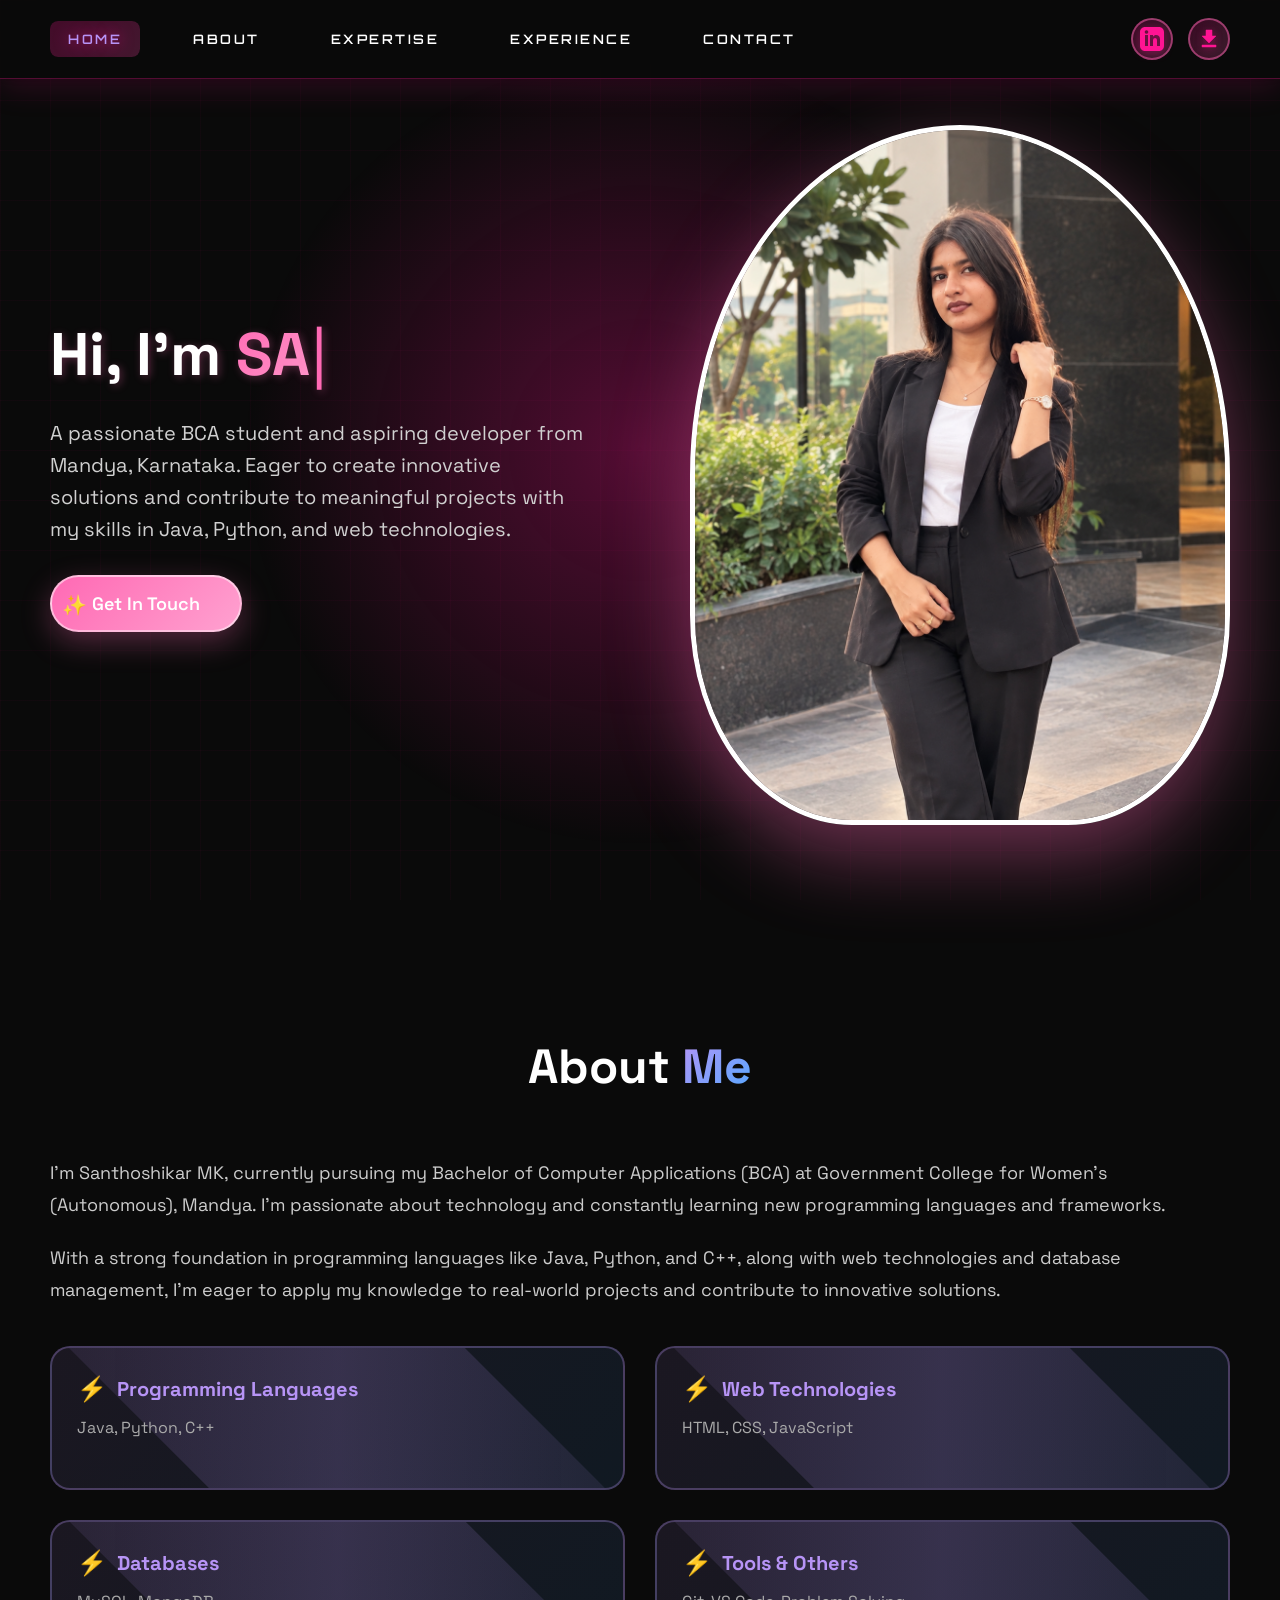
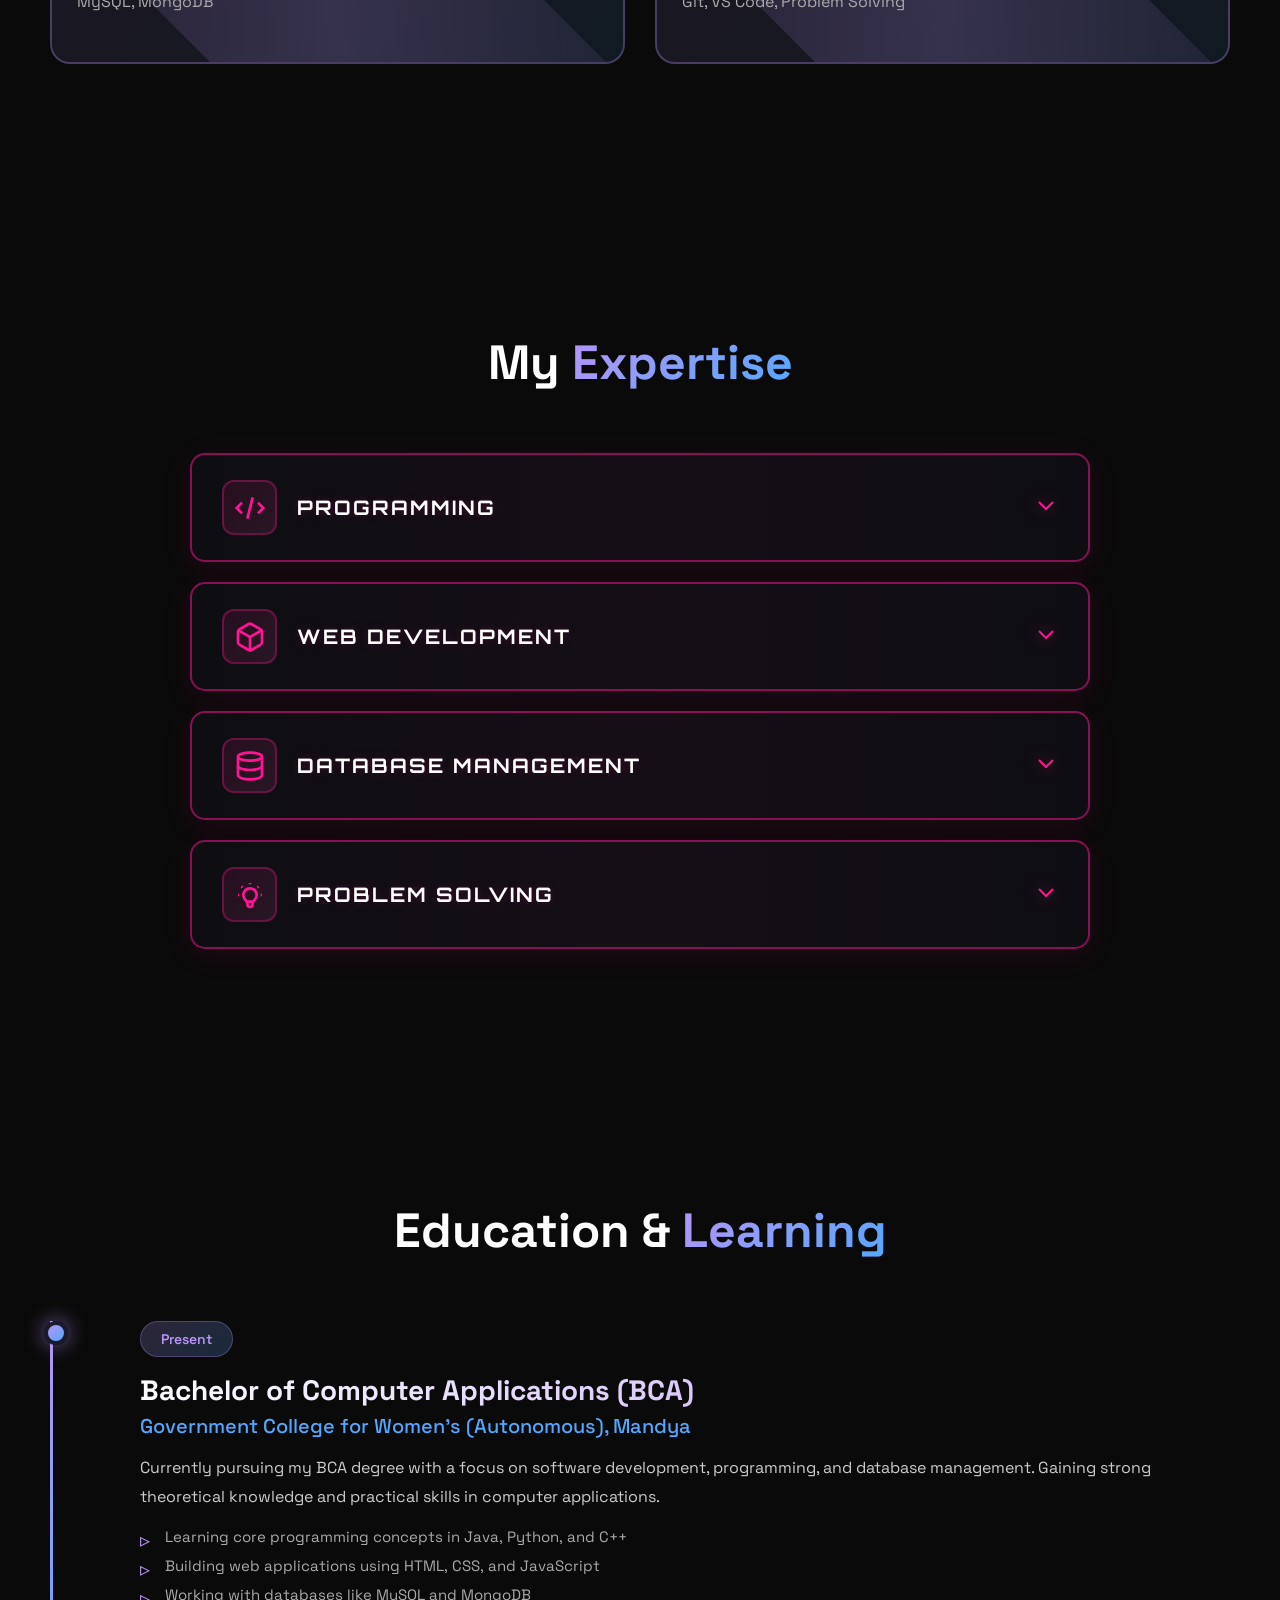
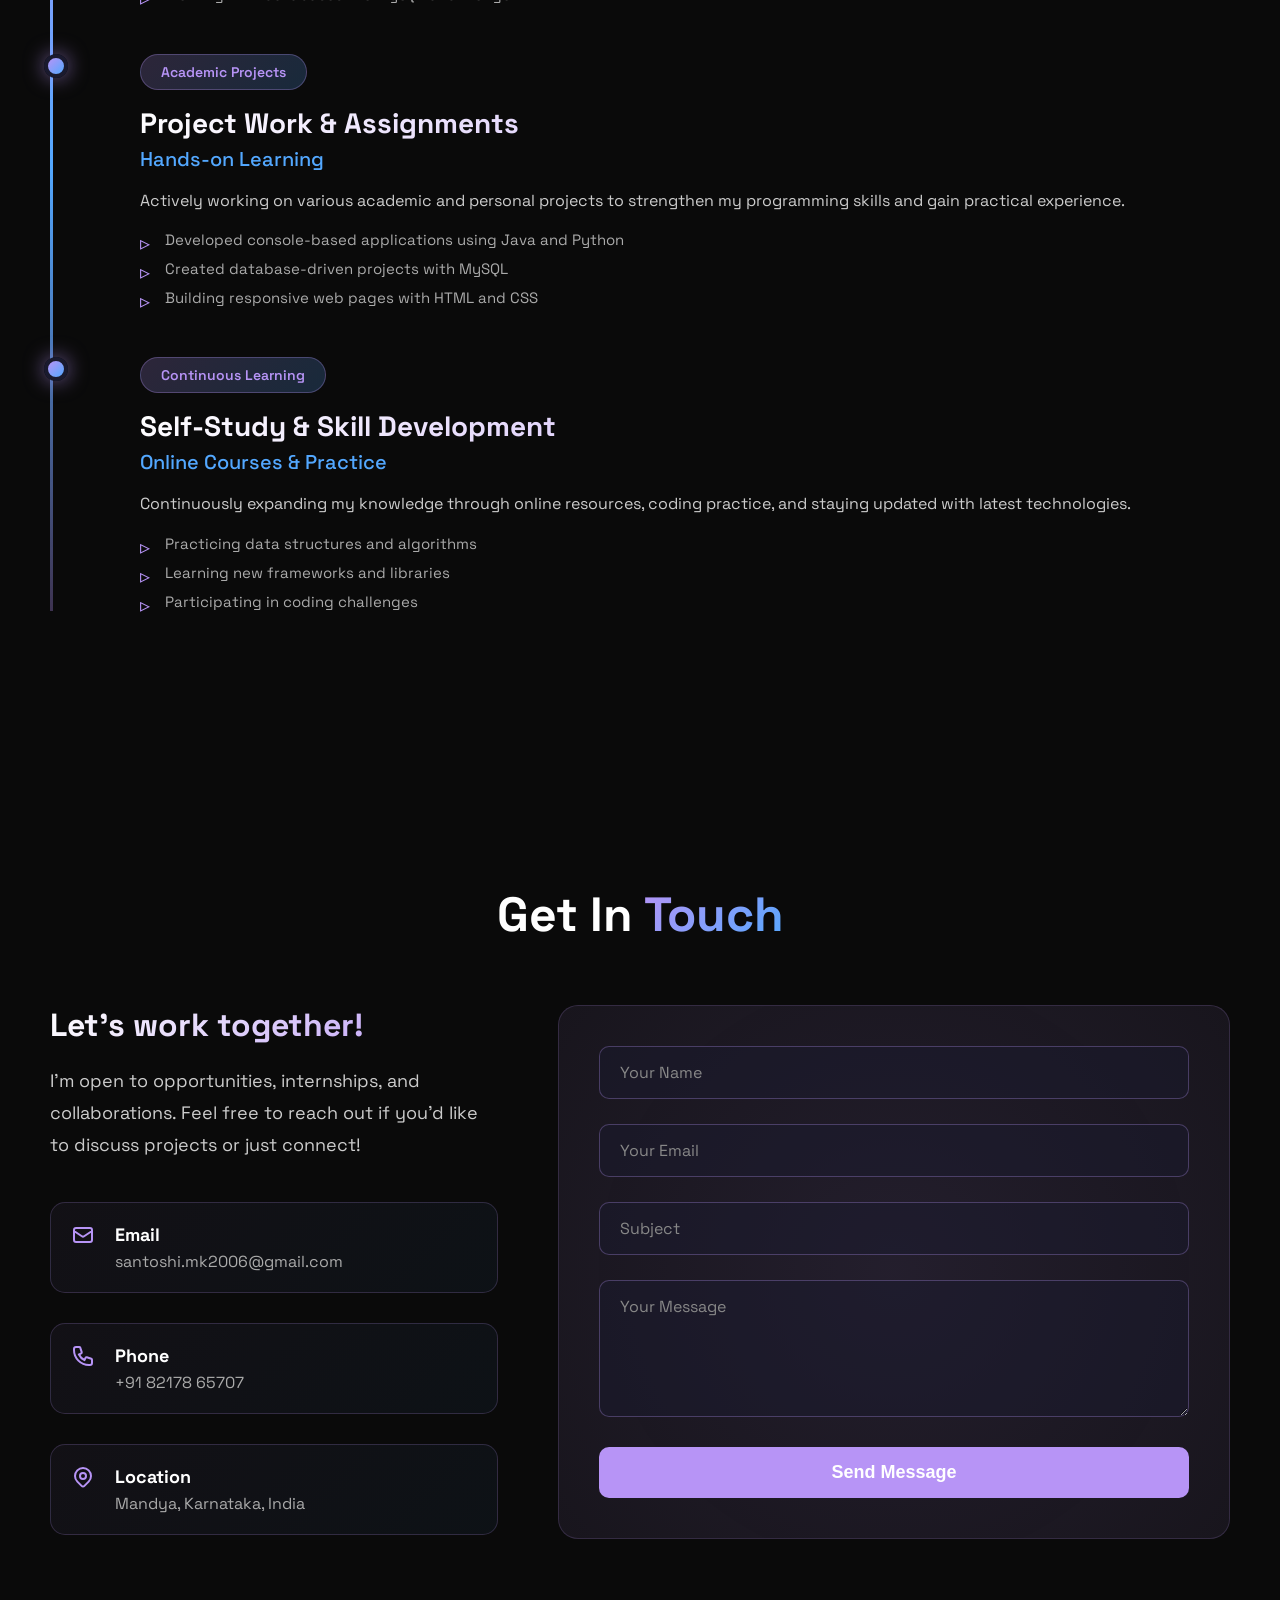
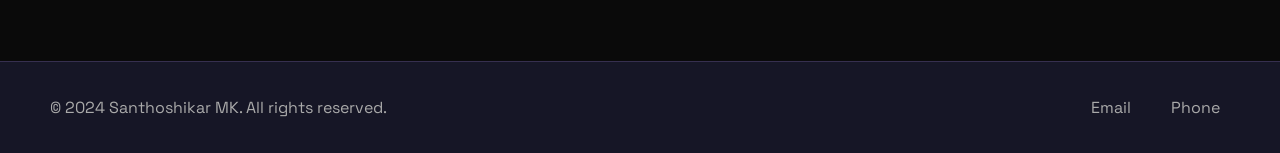
==== commit 0872a12c: "changes for mobile'" ====
--- a/index.html
+++ b/index.html
@@ -593,9 +593,9 @@
             font-weight: 700;
             margin-bottom: 20px;
             line-height: 1.4;
-            color: #2d1b2e;
+            color: #ffffff;
             animation: fadeInLeft 1s ease-out 0.7s backwards;
-            text-shadow: 2px 2px 4px rgba(255, 105, 180, 0.2);
+            text-shadow: 2px 2px 8px rgba(255, 105, 180, 0.3);
         }
 
         .hero-text h1 #typewriter {
@@ -638,7 +638,7 @@
 
         .hero-text p {
             font-size: 20px;
-            color: #5a3d5c;
+            color: #d0d0d0;
             margin-bottom: 30px;
             line-height: 1.6;
             animation: fadeInLeft 1s ease-out 0.9s backwards;
@@ -2009,31 +2009,43 @@
 
             /* Hero Section Mobile */
             .hero {
-                padding: 120px 20px 50px;
-                min-height: auto;
+                padding: 140px 20px 40px;
+                min-height: 100vh;
+                display: flex;
+                align-items: center;
             }
 
             .hero-content {
-                gap: 40px;
+                gap: 30px;
             }
 
             .hero-text {
                 text-align: center;
+                padding: 0 10px;
             }
 
             .hero-text h1 {
-                font-size: 32px;
-                line-height: 1.2;
+                font-size: 36px;
+                line-height: 1.3;
+                margin-bottom: 20px;
+                word-break: keep-all;
+            }
+
+            .hero-text h1 #typewriter {
+                display: inline-block;
+                font-size: 40px;
             }
 
             .hero-text p {
-                font-size: 16px;
+                font-size: 15px;
                 margin-bottom: 25px;
+                line-height: 1.6;
+                color: #d0d0d0;
             }
 
             .cta-button {
-                padding: 12px 30px;
-                font-size: 16px;
+                padding: 14px 35px;
+                font-size: 15px;
             }
 
             /* Image Mobile */
@@ -2275,8 +2287,8 @@
             }
 
             nav a {
-                font-size: 11px;
-                padding: 5px 8px;
+                font-size: 10px;
+                padding: 6px 10px;
             }
 
             .nav-icons a {
@@ -2285,19 +2297,26 @@
             }
 
             .hero {
-                padding: 100px 15px 40px;
+                padding: 120px 15px 40px;
+                min-height: 100vh;
             }
 
             .hero-text h1 {
-                font-size: 28px;
+                font-size: 32px;
+                line-height: 1.3;
+            }
+
+            .hero-text h1 #typewriter {
+                font-size: 36px;
             }
 
             .hero-text p {
                 font-size: 14px;
+                line-height: 1.6;
             }
 
             .cta-button {
-                padding: 10px 25px;
+                padding: 12px 28px;
                 font-size: 14px;
             }
 
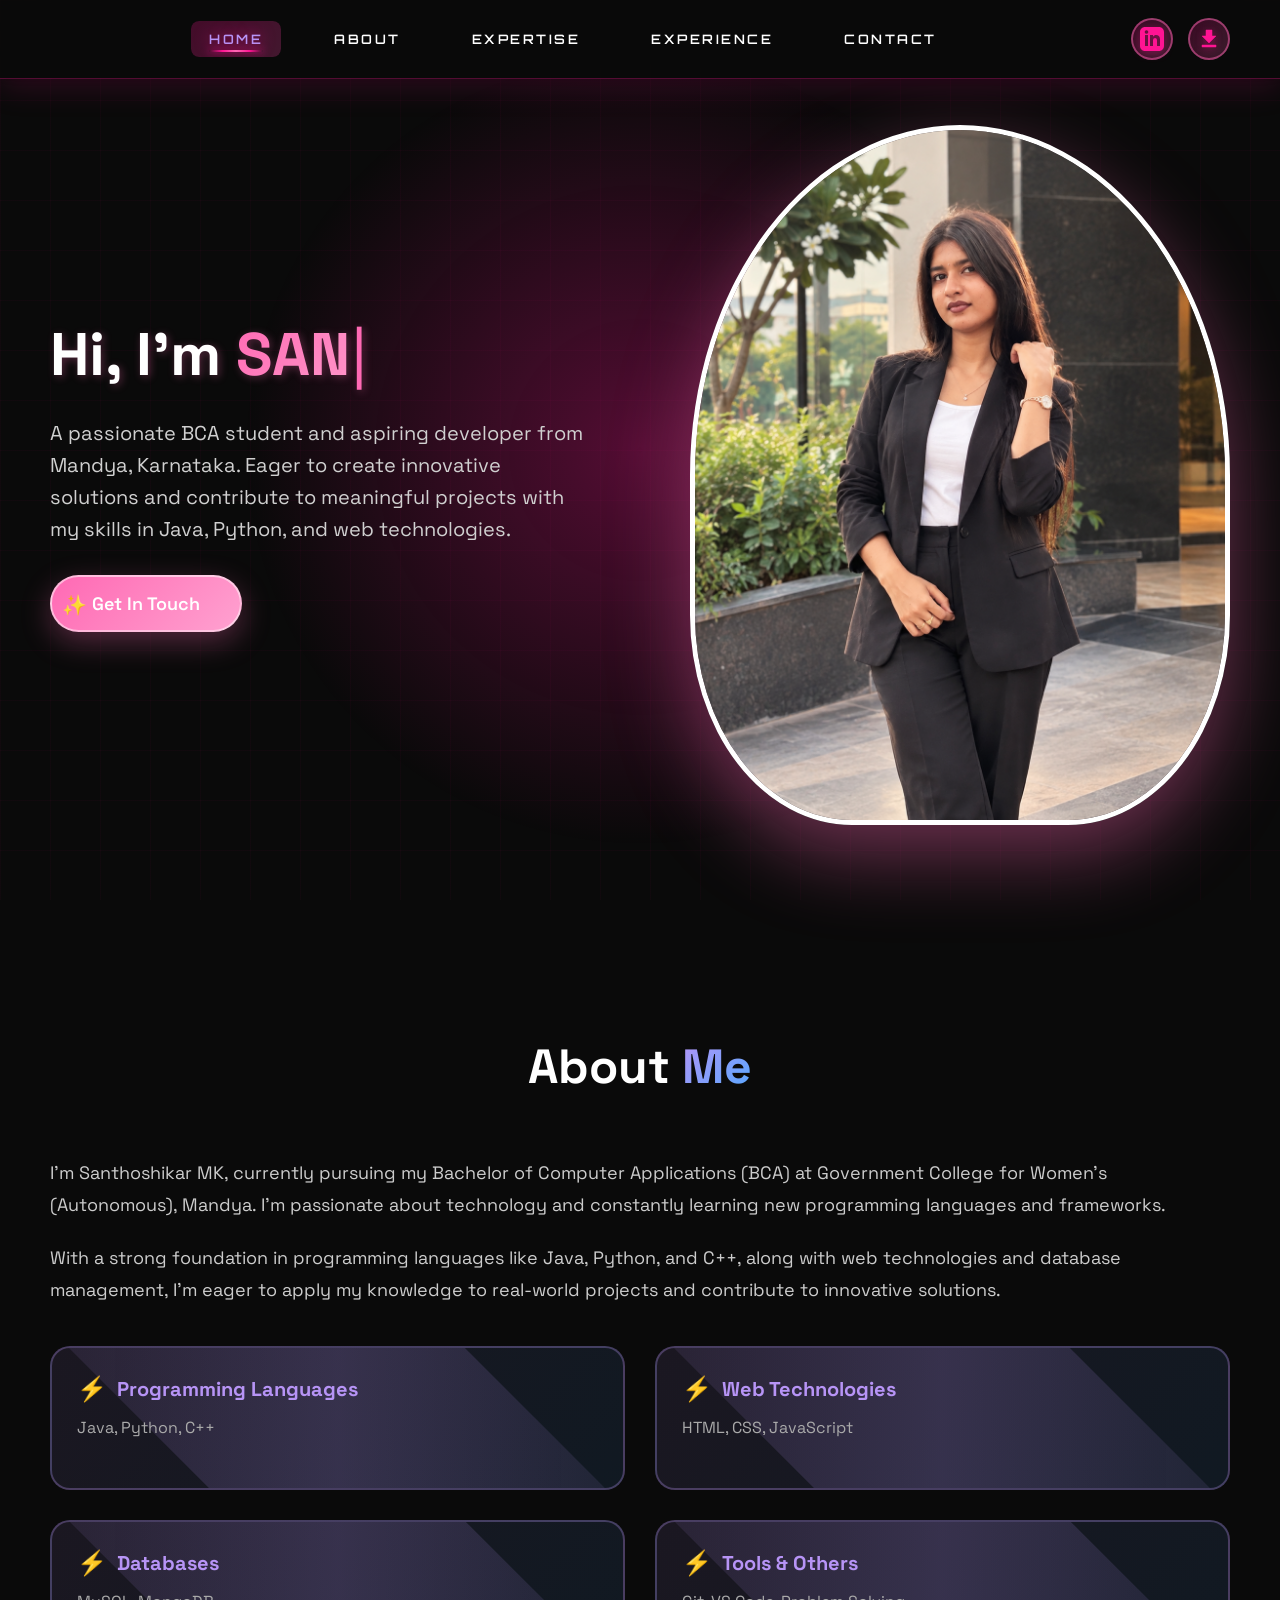
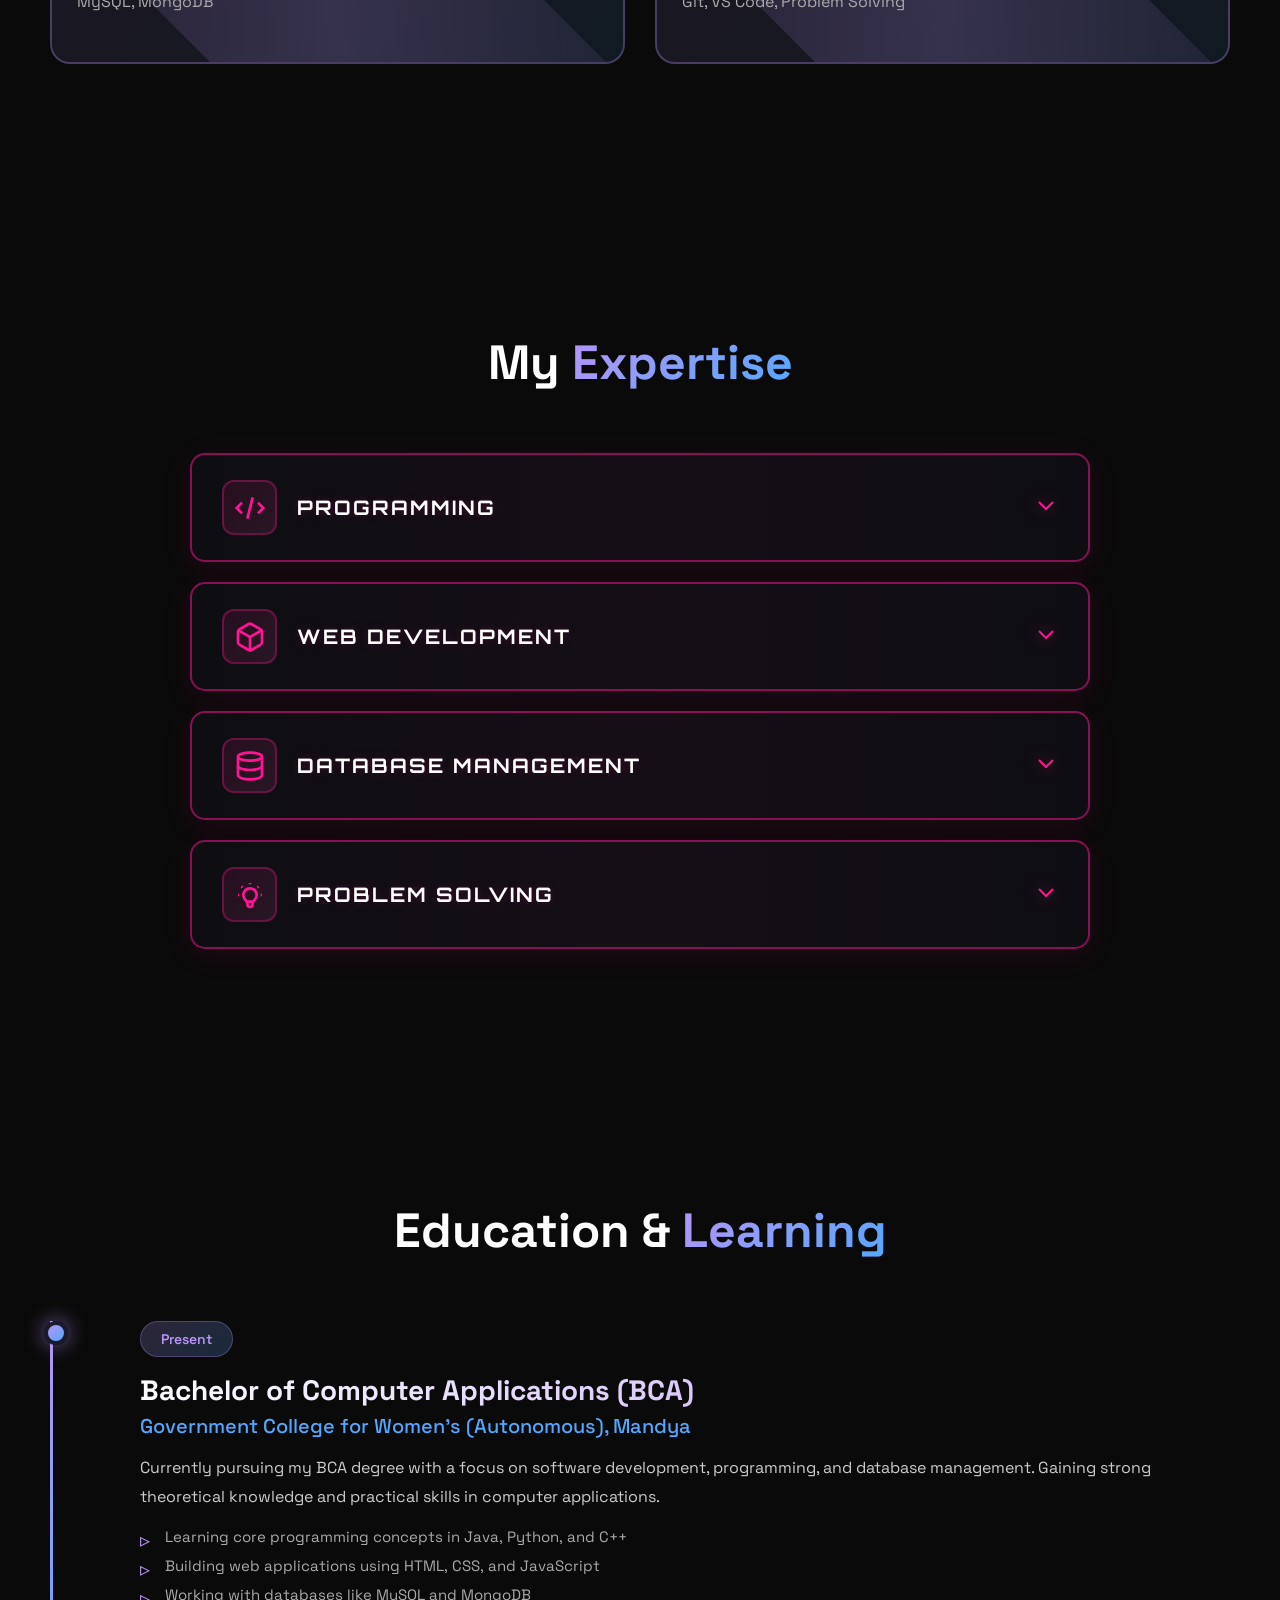
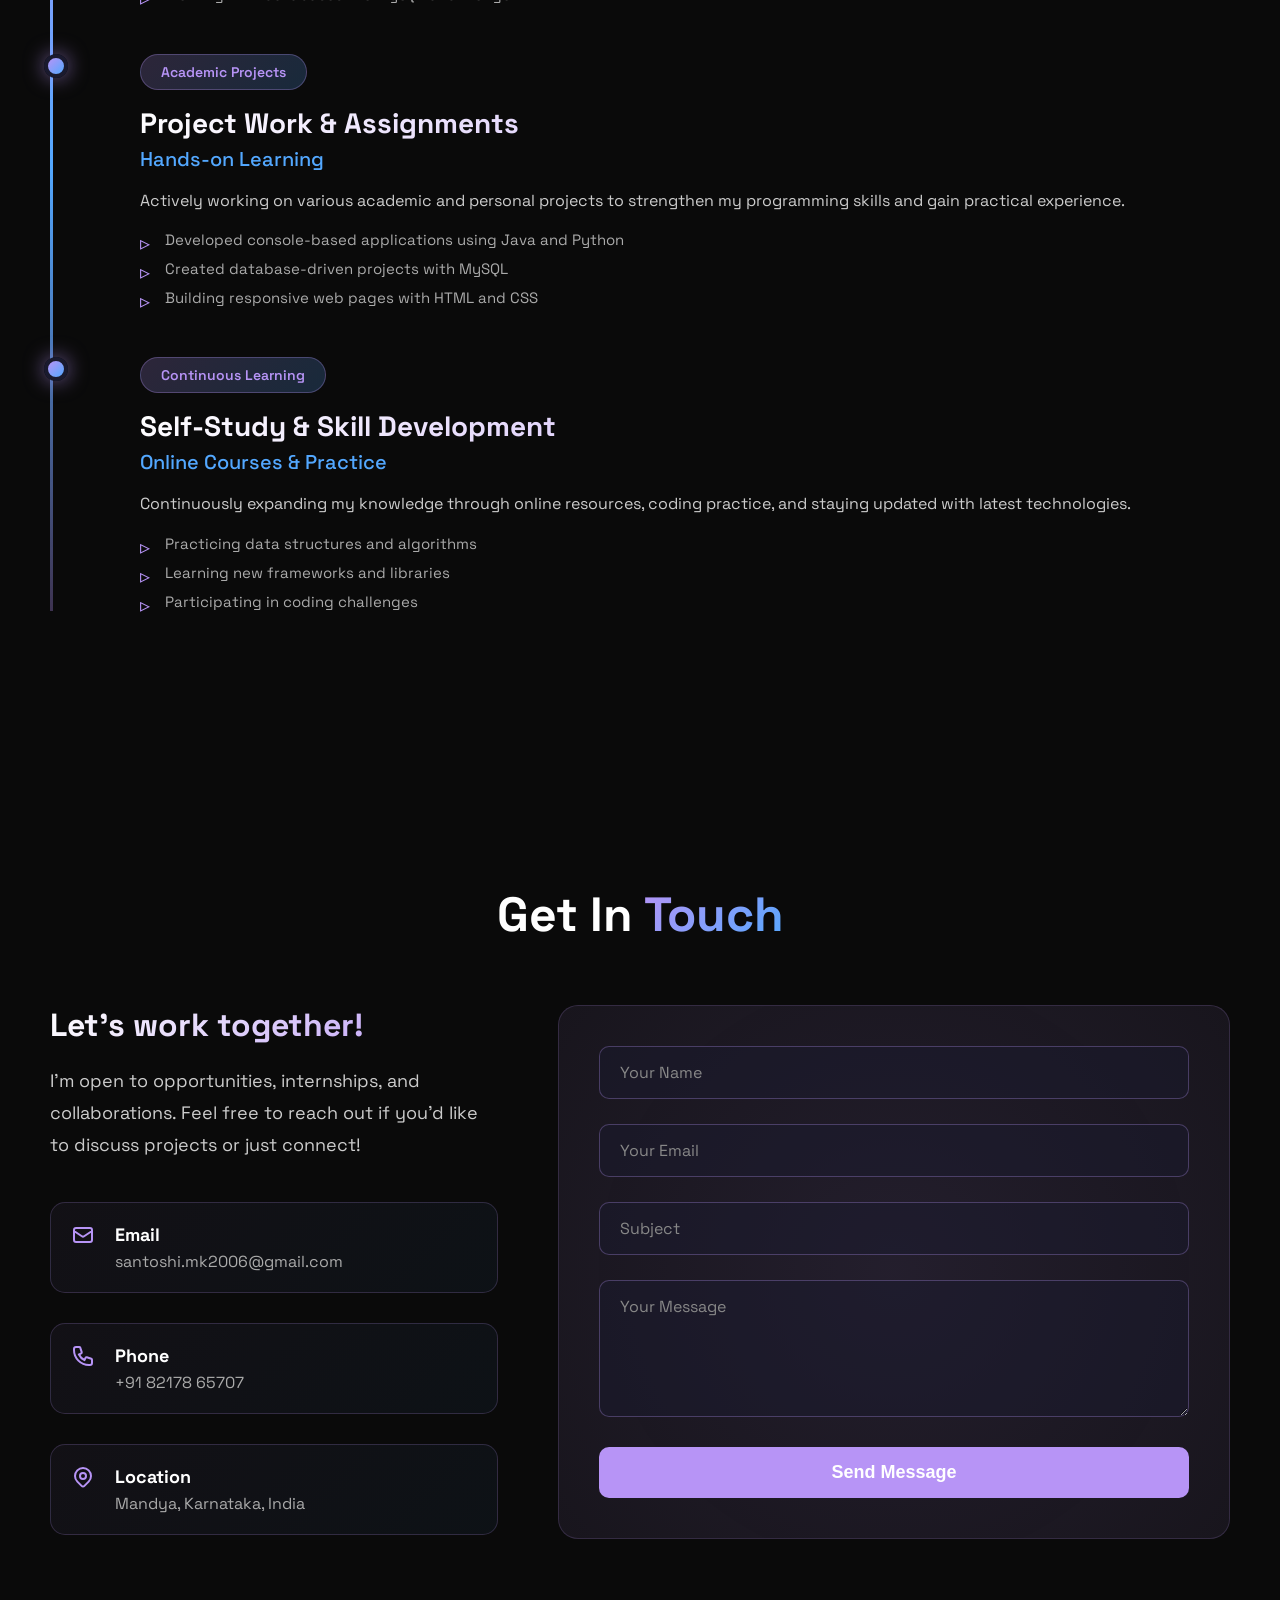
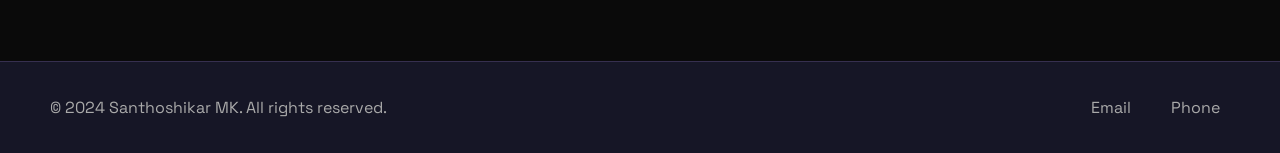
==== commit 89e8baa1: "changes for mobile'" ====
--- a/index.html
+++ b/index.html
@@ -261,7 +261,7 @@
             top: 0;
             width: 100%;
             display: flex;
-            justify-content: center;
+            justify-content: space-between;
             align-items: center;
             padding: 18px 50px;
             background: rgba(10, 10, 10, 0.85);
@@ -275,6 +275,59 @@
             animation: slideDown 0.8s cubic-bezier(0.34, 1.56, 0.64, 1);
             transition: all 0.5s cubic-bezier(0.34, 1.56, 0.64, 1);
             transform-origin: top;
+        }
+
+        /* Logo */
+        .nav-logo {
+            font-family: 'Orbitron', monospace;
+            font-size: 24px;
+            font-weight: 800;
+            background: linear-gradient(135deg, #ff1493, #ff69b4);
+            -webkit-background-clip: text;
+            -webkit-text-fill-color: transparent;
+            background-clip: text;
+            letter-spacing: 3px;
+            display: none; /* Hidden on desktop */
+        }
+
+        /* Hamburger Menu */
+        .hamburger {
+            display: none; /* Hidden on desktop */
+            flex-direction: column;
+            gap: 5px;
+            cursor: pointer;
+            z-index: 1001;
+            transition: all 0.3s ease;
+        }
+
+        .hamburger span {
+            width: 28px;
+            height: 3px;
+            background: linear-gradient(135deg, #ff1493, #ff69b4);
+            border-radius: 3px;
+            transition: all 0.4s cubic-bezier(0.68, -0.55, 0.265, 1.55);
+            box-shadow: 0 0 8px rgba(255, 20, 147, 0.5);
+        }
+
+        .hamburger.active span:nth-child(1) {
+            transform: rotate(45deg) translate(8px, 8px);
+        }
+
+        .hamburger.active span:nth-child(2) {
+            opacity: 0;
+            transform: translateX(-20px);
+        }
+
+        .hamburger.active span:nth-child(3) {
+            transform: rotate(-45deg) translate(8px, -8px);
+        }
+
+        /* Nav Menu Container */
+        .nav-menu {
+            display: flex;
+            gap: 35px;
+            flex: 1;
+            justify-content: center;
         }
 
         /* Elegant glow effect on nav */
@@ -1966,15 +2019,84 @@
 
             /* Mobile Navigation - Enhanced */
             nav {
+                padding: 15px 20px;
+                justify-content: space-between;
+                gap: 15px;
+                backdrop-filter: blur(20px) saturate(150%);
+            }
+
+            /* Show Logo and Hamburger on Mobile */
+            .nav-logo {
+                display: block;
+            }
+
+            .hamburger {
+                display: flex;
+            }
+
+            /* Mobile Menu - Slide from Top */
+            .nav-menu {
+                position: fixed;
+                top: 70px;
+                left: 0;
+                right: 0;
+                flex-direction: column;
+                background: rgba(10, 10, 10, 0.98);
+                backdrop-filter: blur(30px);
+                padding: 20px;
+                gap: 0;
+                max-height: 0;
+                overflow: hidden;
+                opacity: 0;
+                transition: all 0.5s cubic-bezier(0.68, -0.55, 0.265, 1.55);
+                border-bottom: 2px solid rgba(255, 20, 147, 0.3);
+                box-shadow: 0 10px 40px rgba(255, 20, 147, 0.2);
+            }
+
+            .nav-menu.active {
+                max-height: 400px;
+                opacity: 1;
+                padding: 30px 20px;
+            }
+
+            .nav-menu a {
+                padding: 15px 20px;
+                text-align: center;
+                border-bottom: 1px solid rgba(255, 20, 147, 0.1);
+                font-size: 14px;
+                letter-spacing: 2px;
+                transform: translateY(-20px);
+                opacity: 0;
+                animation: none;
+            }
+
+            .nav-menu.active a {
+                animation: slideInMenuItem 0.5s ease-out forwards;
+            }
+
+            .nav-menu.active a:nth-child(1) { animation-delay: 0.1s; }
+            .nav-menu.active a:nth-child(2) { animation-delay: 0.2s; }
+            .nav-menu.active a:nth-child(3) { animation-delay: 0.3s; }
+            .nav-menu.active a:nth-child(4) { animation-delay: 0.4s; }
+            .nav-menu.active a:nth-child(5) { animation-delay: 0.5s; }
+
+            @keyframes slideInMenuItem {
+                to {
+                    transform: translateY(0);
+                    opacity: 1;
+                }
+            }
+
+            .nav-menu a:last-child {
+                border-bottom: none;
+            }
+
+            .nav-menu a::after {
+                display: none; /* Remove sparkle on mobile */
+            }
+
+            nav.nav-scrolled {
                 padding: 12px 20px;
-                flex-wrap: wrap;
-                justify-content: center;
-                gap: 12px;
-                backdrop-filter: blur(20px) saturate(150%);
-            }
-
-            nav.nav-scrolled {
-                padding: 10px 20px;
             }
 
             nav a {
@@ -1988,10 +2110,6 @@
             }
 
             .nav-icons {
-                width: 100%;
-                justify-content: center;
-                margin-left: 0;
-                margin-top: 8px;
                 gap: 12px;
             }
 
@@ -2388,11 +2506,19 @@
 
     <!-- Navigation -->
     <nav>
-        <a href="#home" class="active"><span></span>HOME</span></a>
-        <a href="#about"><span>ABOUT</span></a>
-        <a href="#expertise"><span>EXPERTISE</span></a>
-        <a href="#experience"><span>EXPERIENCE</span></a>
-        <a href="#contact"><span>CONTACT</span></a>
+        <div class="nav-logo">SAN</div>
+        <div class="hamburger" onclick="toggleMobileMenu()">
+            <span></span>
+            <span></span>
+            <span></span>
+        </div>
+        <div class="nav-menu">
+            <a href="#home" class="active"><span>HOME</span></a>
+            <a href="#about"><span>ABOUT</span></a>
+            <a href="#expertise"><span>EXPERTISE</span></a>
+            <a href="#experience"><span>EXPERIENCE</span></a>
+            <a href="#contact"><span>CONTACT</span></a>
+        </div>
         <div class="nav-icons">
             <a href="https://www.linkedin.com/in/santhoshikar-mk" target="_blank" aria-label="LinkedIn">
                 <svg width="24" height="24" viewBox="0 0 24 24" fill="none" xmlns="http://www.w3.org/2000/svg">
@@ -2841,6 +2967,28 @@
         let scrollTimeout;
         let ticking = false;
 
+        // Mobile Menu Toggle
+        function toggleMobileMenu() {
+            const hamburger = document.querySelector('.hamburger');
+            const navMenu = document.querySelector('.nav-menu');
+            
+            hamburger.classList.toggle('active');
+            navMenu.classList.toggle('active');
+        }
+
+        // Close mobile menu when clicking a link
+        document.querySelectorAll('.nav-menu a').forEach(link => {
+            link.addEventListener('click', () => {
+                const hamburger = document.querySelector('.hamburger');
+                const navMenu = document.querySelector('.nav-menu');
+                
+                if (navMenu.classList.contains('active')) {
+                    hamburger.classList.remove('active');
+                    navMenu.classList.remove('active');
+                }
+            });
+        });
+
         // Optimized scroll handler with requestAnimationFrame
         window.addEventListener('scroll', () => {
             if (!ticking) {
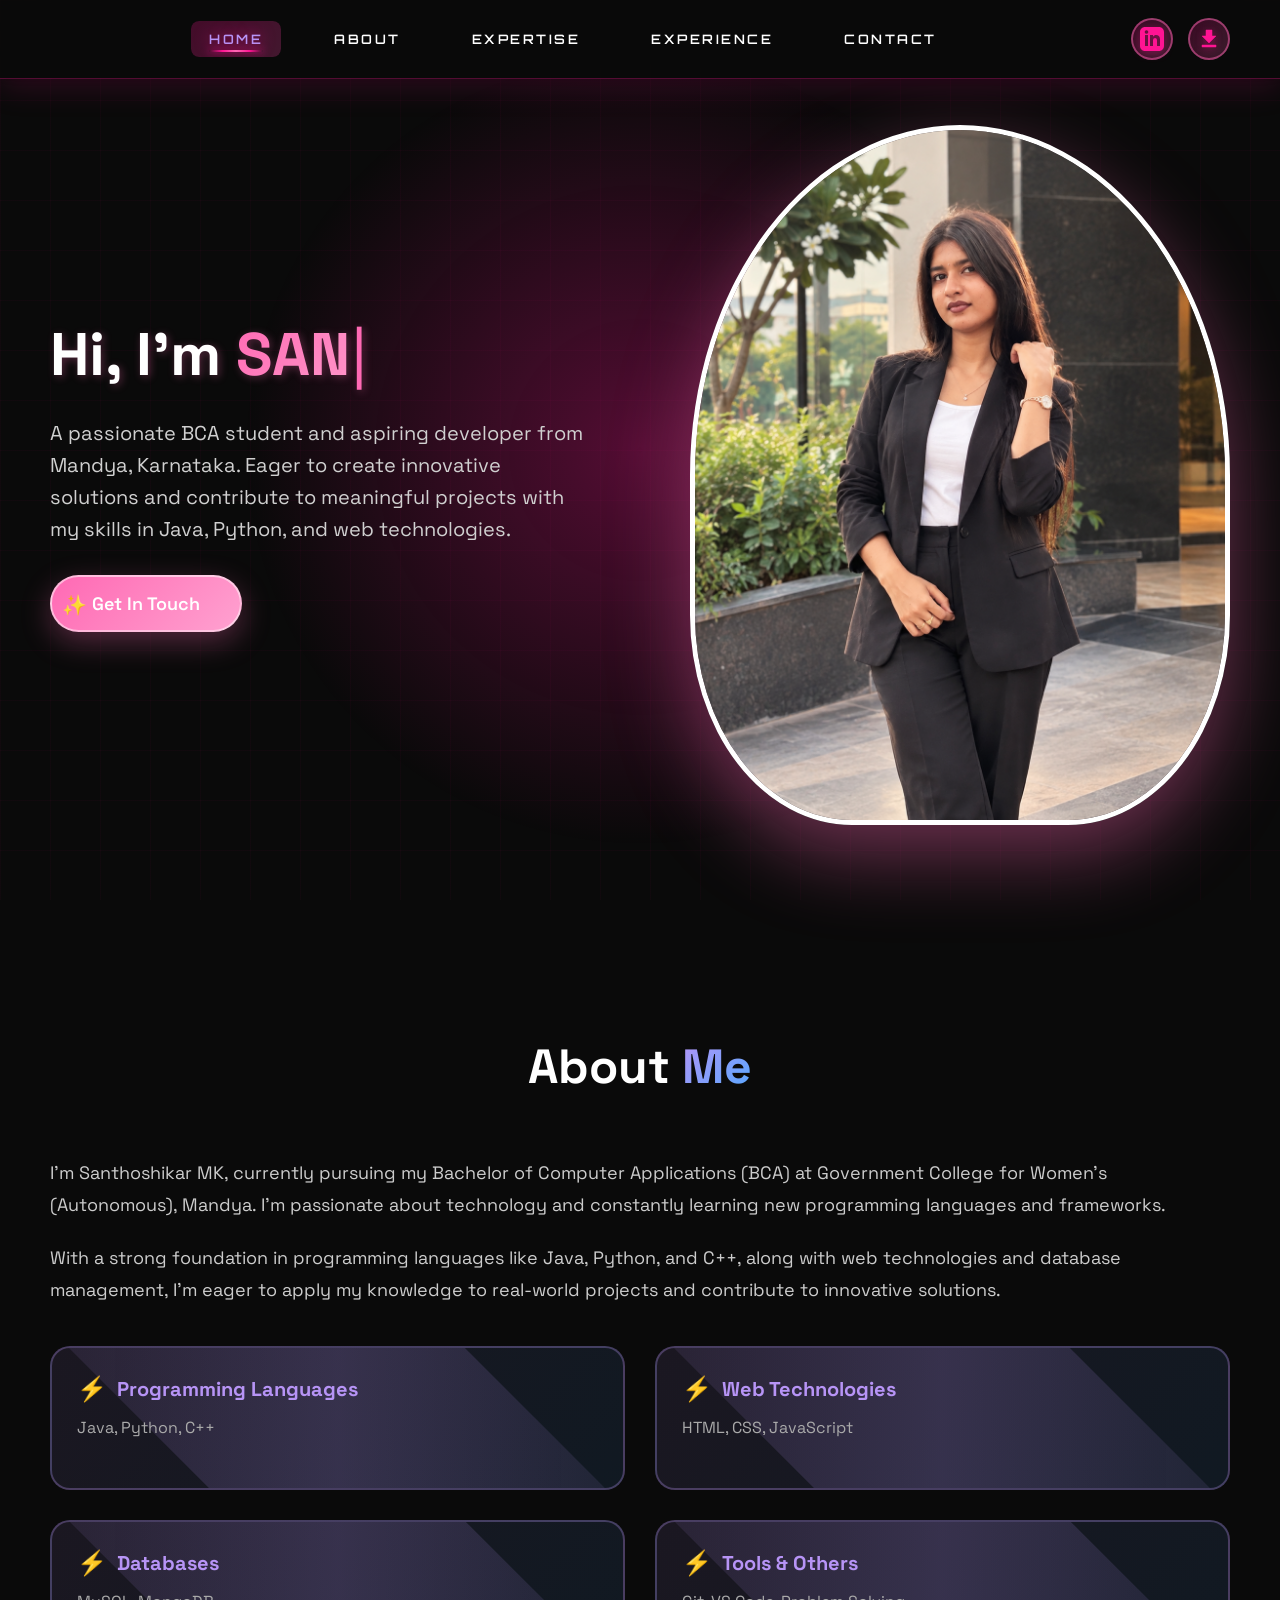
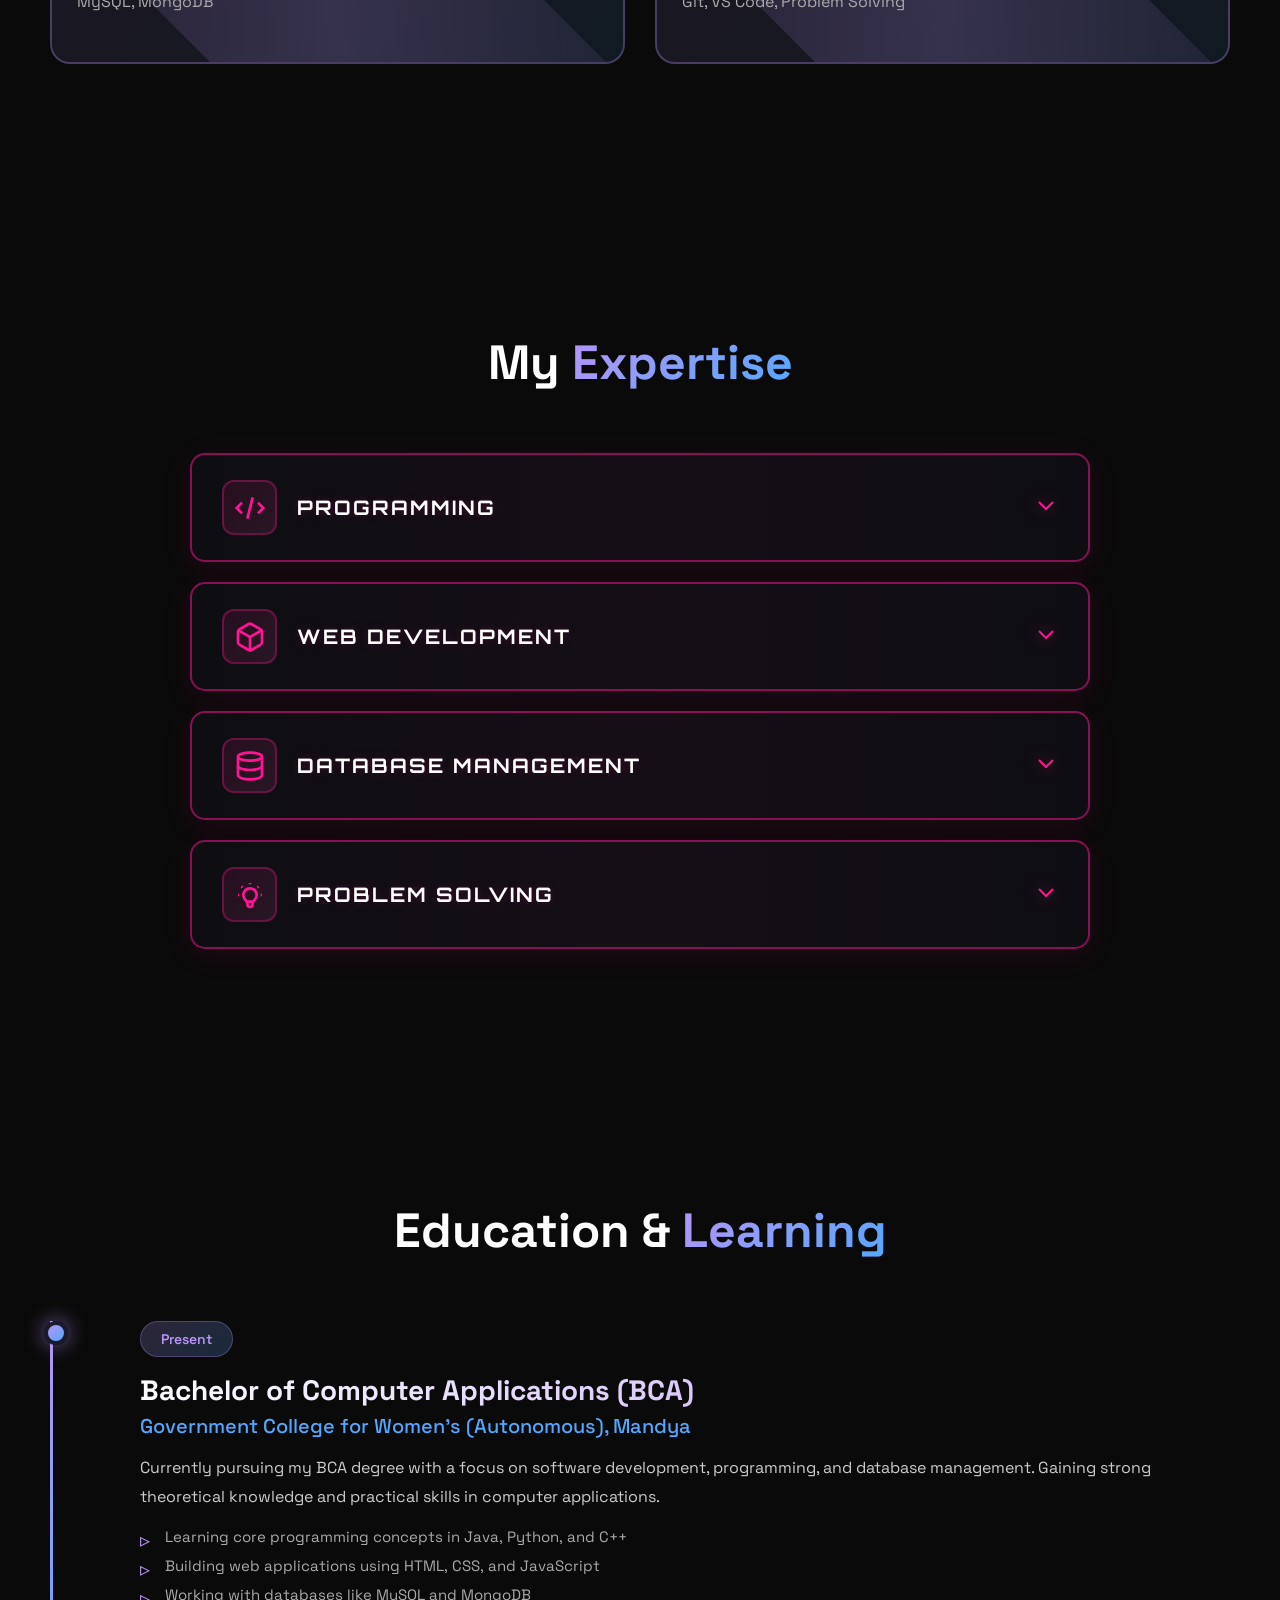
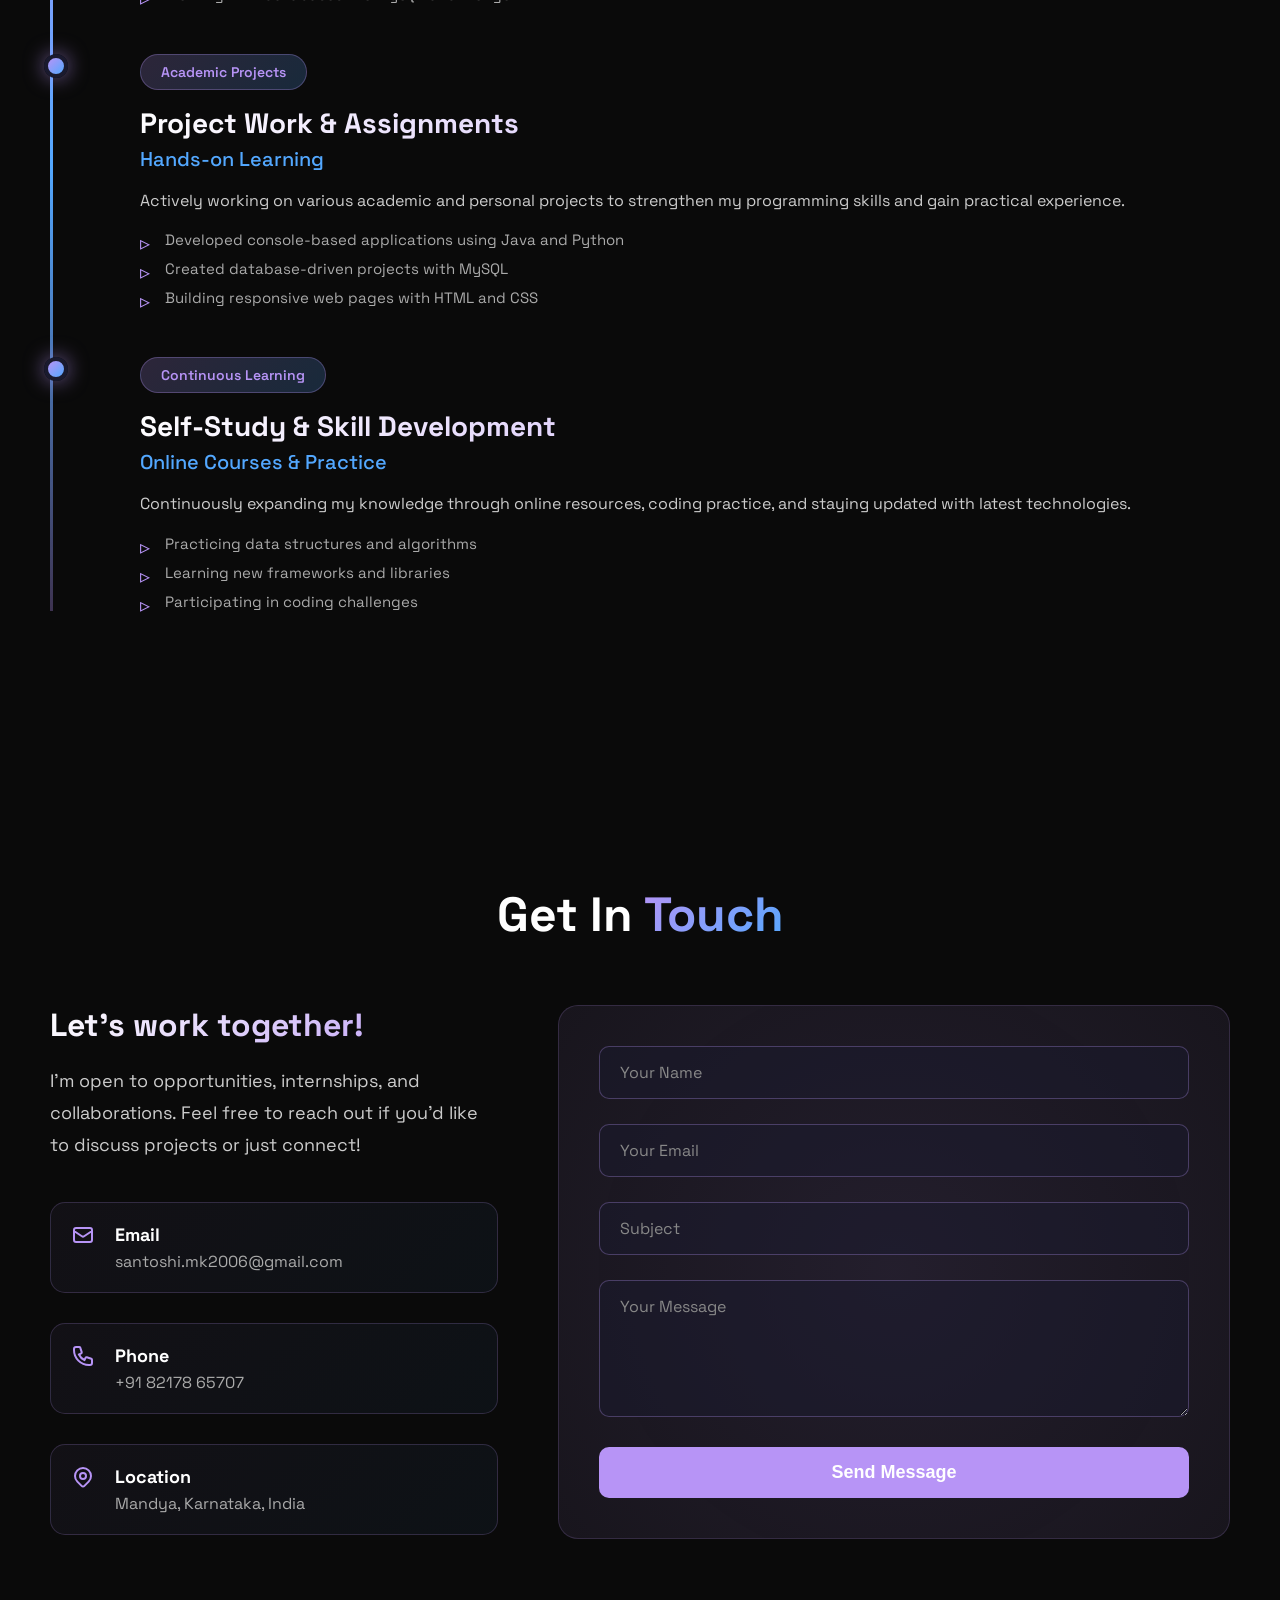
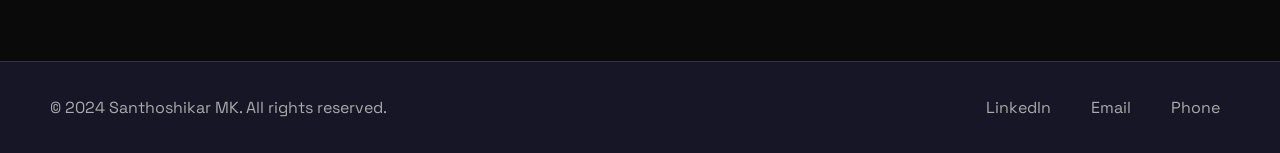
==== commit 5fe125f2: "changes for linkedin'" ====
--- a/index.html
+++ b/index.html
@@ -2520,7 +2520,7 @@
             <a href="#contact"><span>CONTACT</span></a>
         </div>
         <div class="nav-icons">
-            <a href="https://www.linkedin.com/in/santhoshikar-mk" target="_blank" aria-label="LinkedIn">
+            <a href="https://www.linkedin.com/in/santhoshikar-mk-704a4a346" target="_blank" aria-label="LinkedIn">
                 <svg width="24" height="24" viewBox="0 0 24 24" fill="none" xmlns="http://www.w3.org/2000/svg">
                     <path d="M19 0h-14c-2.761 0-5 2.239-5 5v14c0 2.761 2.239 5 5 5h14c2.762 0 5-2.239 5-5v-14c0-2.761-2.238-5-5-5zm-11 19h-3v-11h3v11zm-1.5-12.268c-.966 0-1.75-.79-1.75-1.764s.784-1.764 1.75-1.764 1.75.79 1.75 1.764-.783 1.764-1.75 1.764zm13.5 12.268h-3v-5.604c0-3.368-4-3.113-4 0v5.604h-3v-11h3v1.765c1.396-2.586 7-2.777 7 2.476v6.759z" fill="currentColor"/>
                 </svg>
@@ -2846,6 +2846,7 @@
         <div class="container">
             <p>&copy; 2024 Santhoshikar MK. All rights reserved.</p>
             <div class="social-links">
+                <a href="https://www.linkedin.com/in/santhoshikar-mk-704a4a346" target="_blank" aria-label="LinkedIn">LinkedIn</a>
                 <a href="mailto:santoshi.mk2006@gmail.com" aria-label="Email">Email</a>
                 <a href="tel:+918217865707" aria-label="Phone">Phone</a>
             </div>
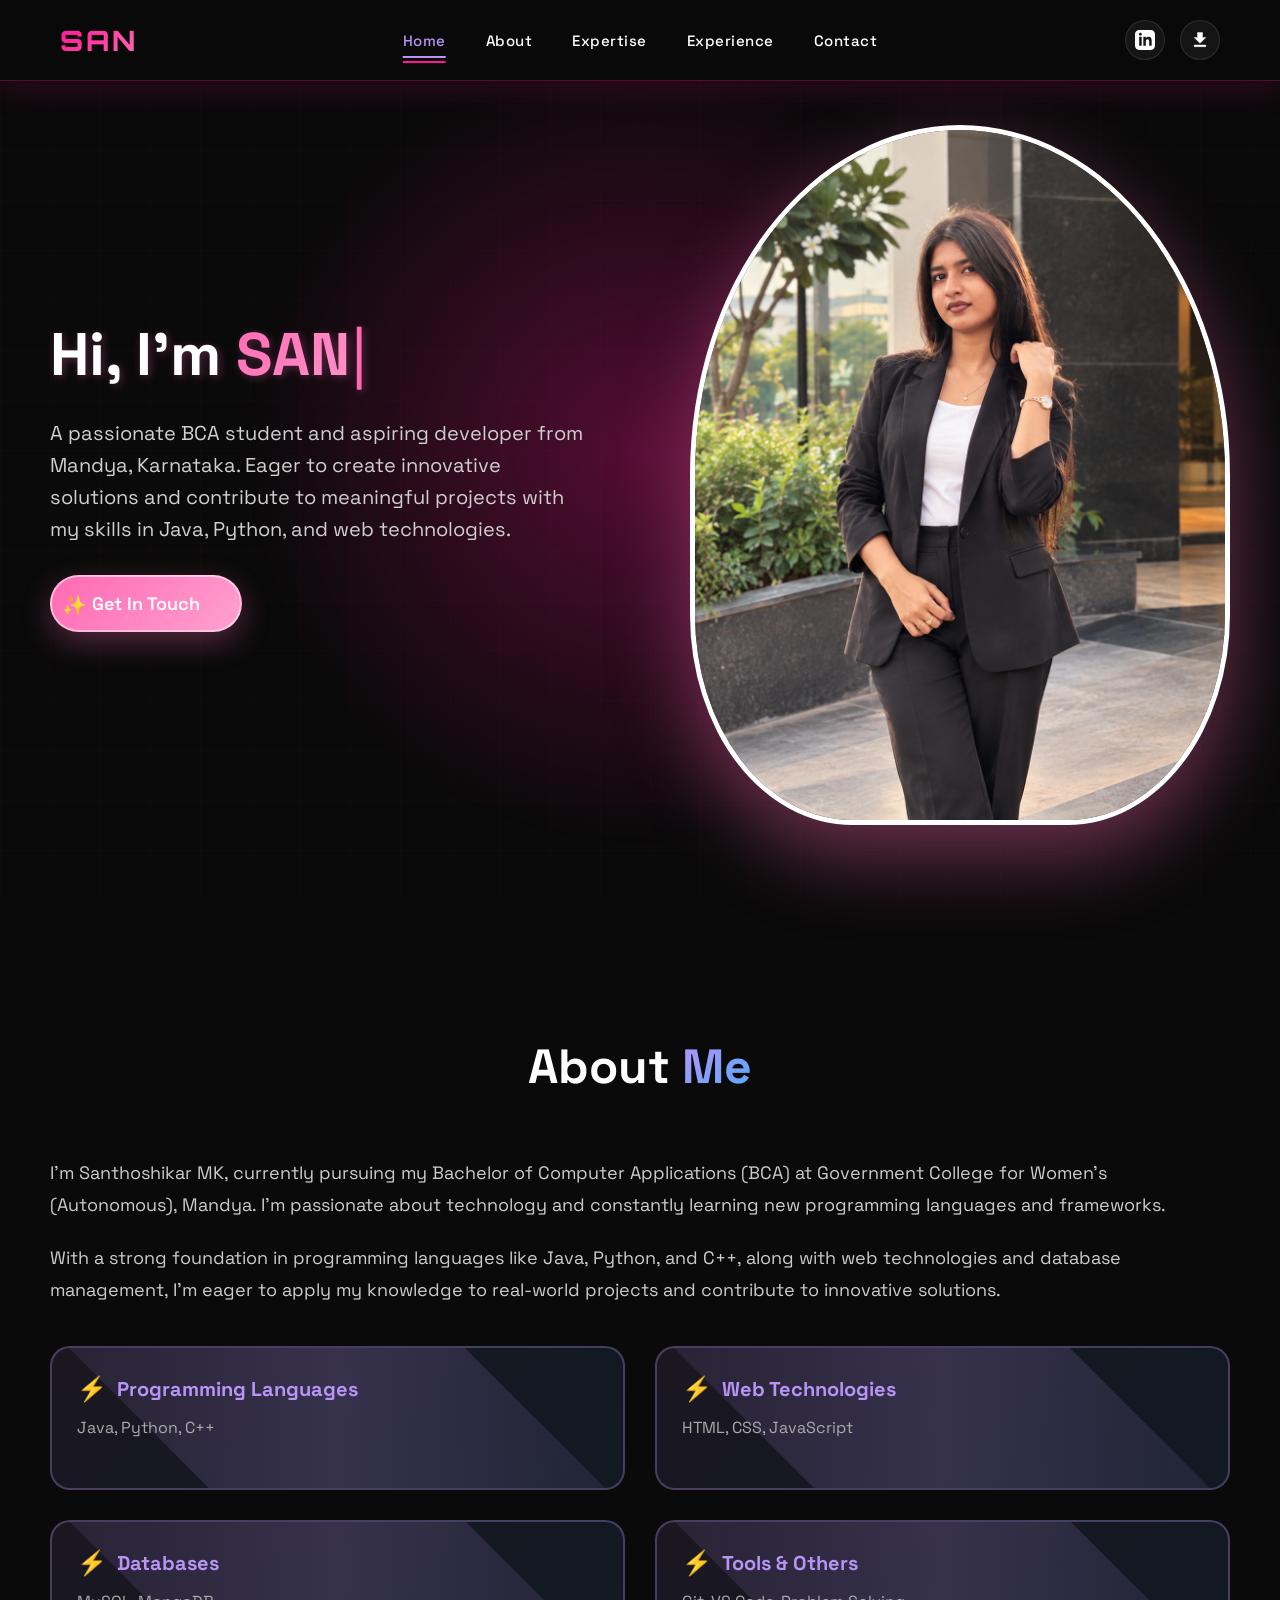
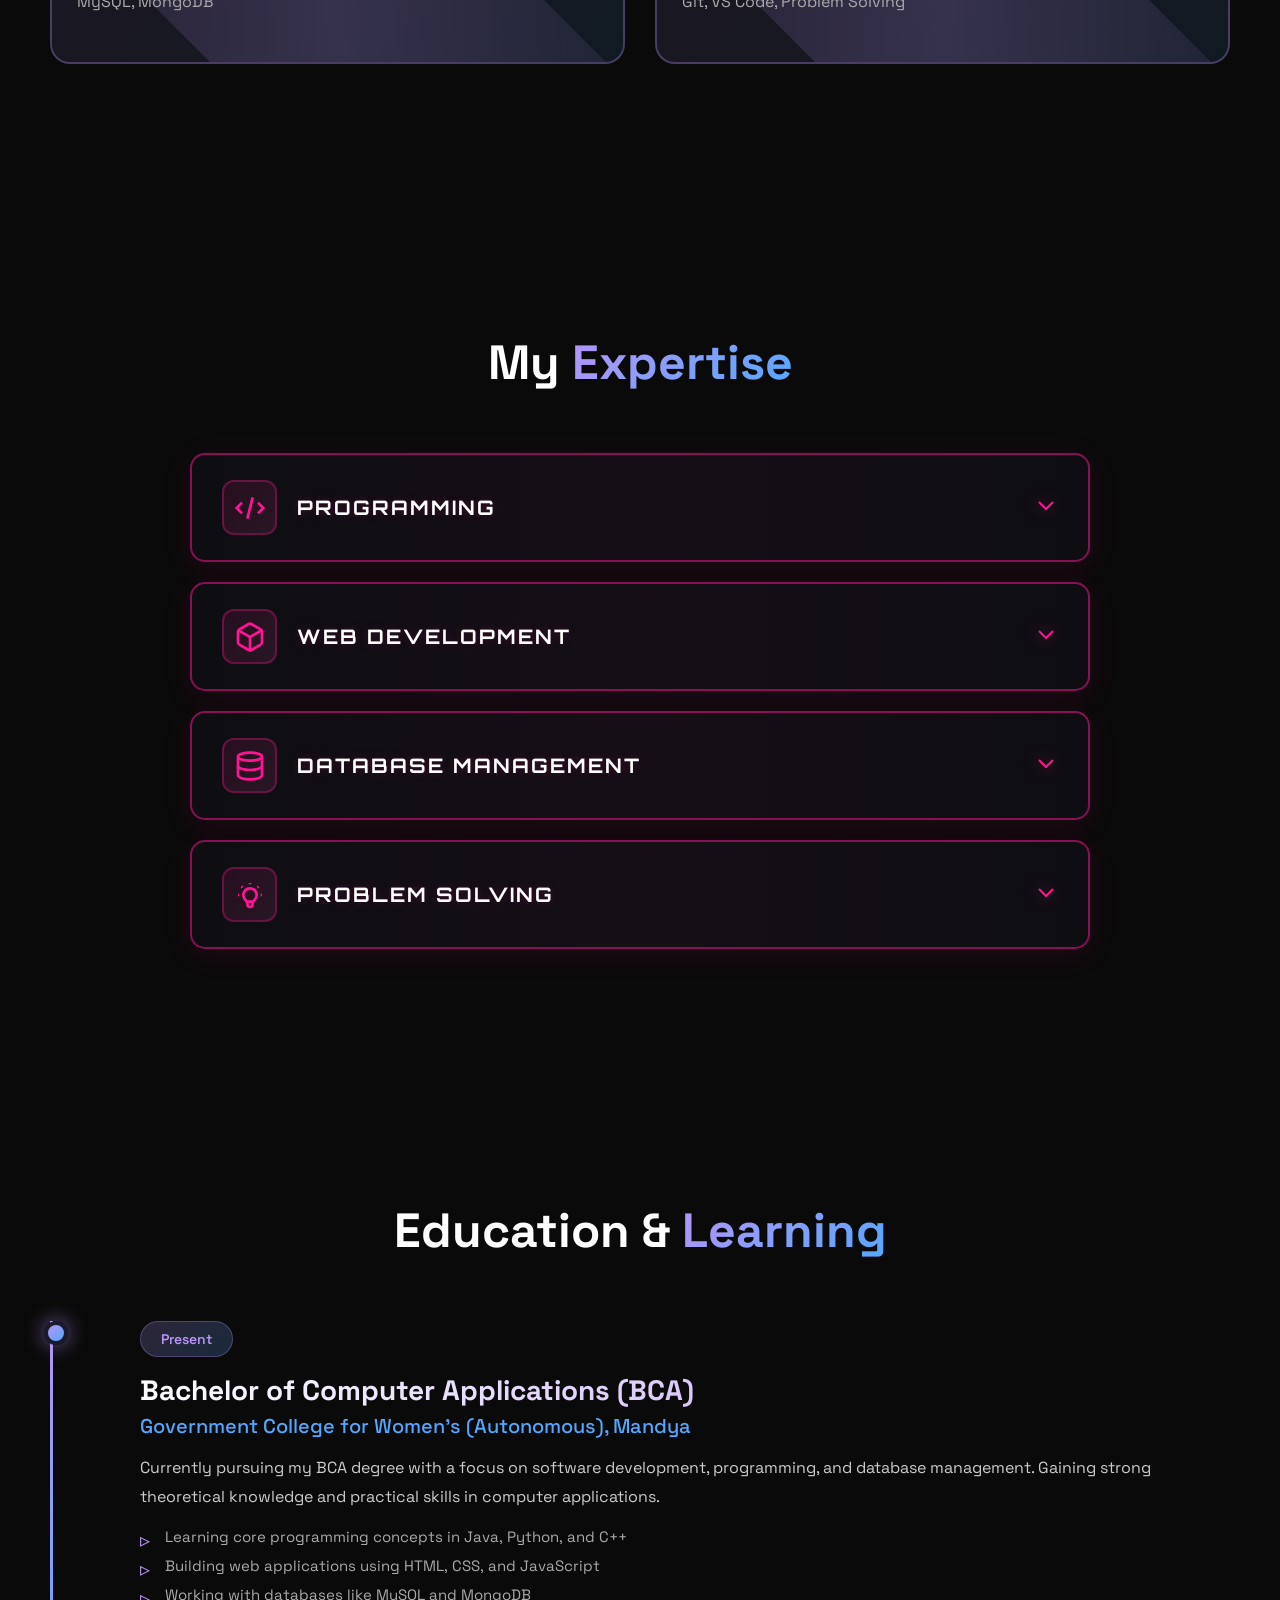
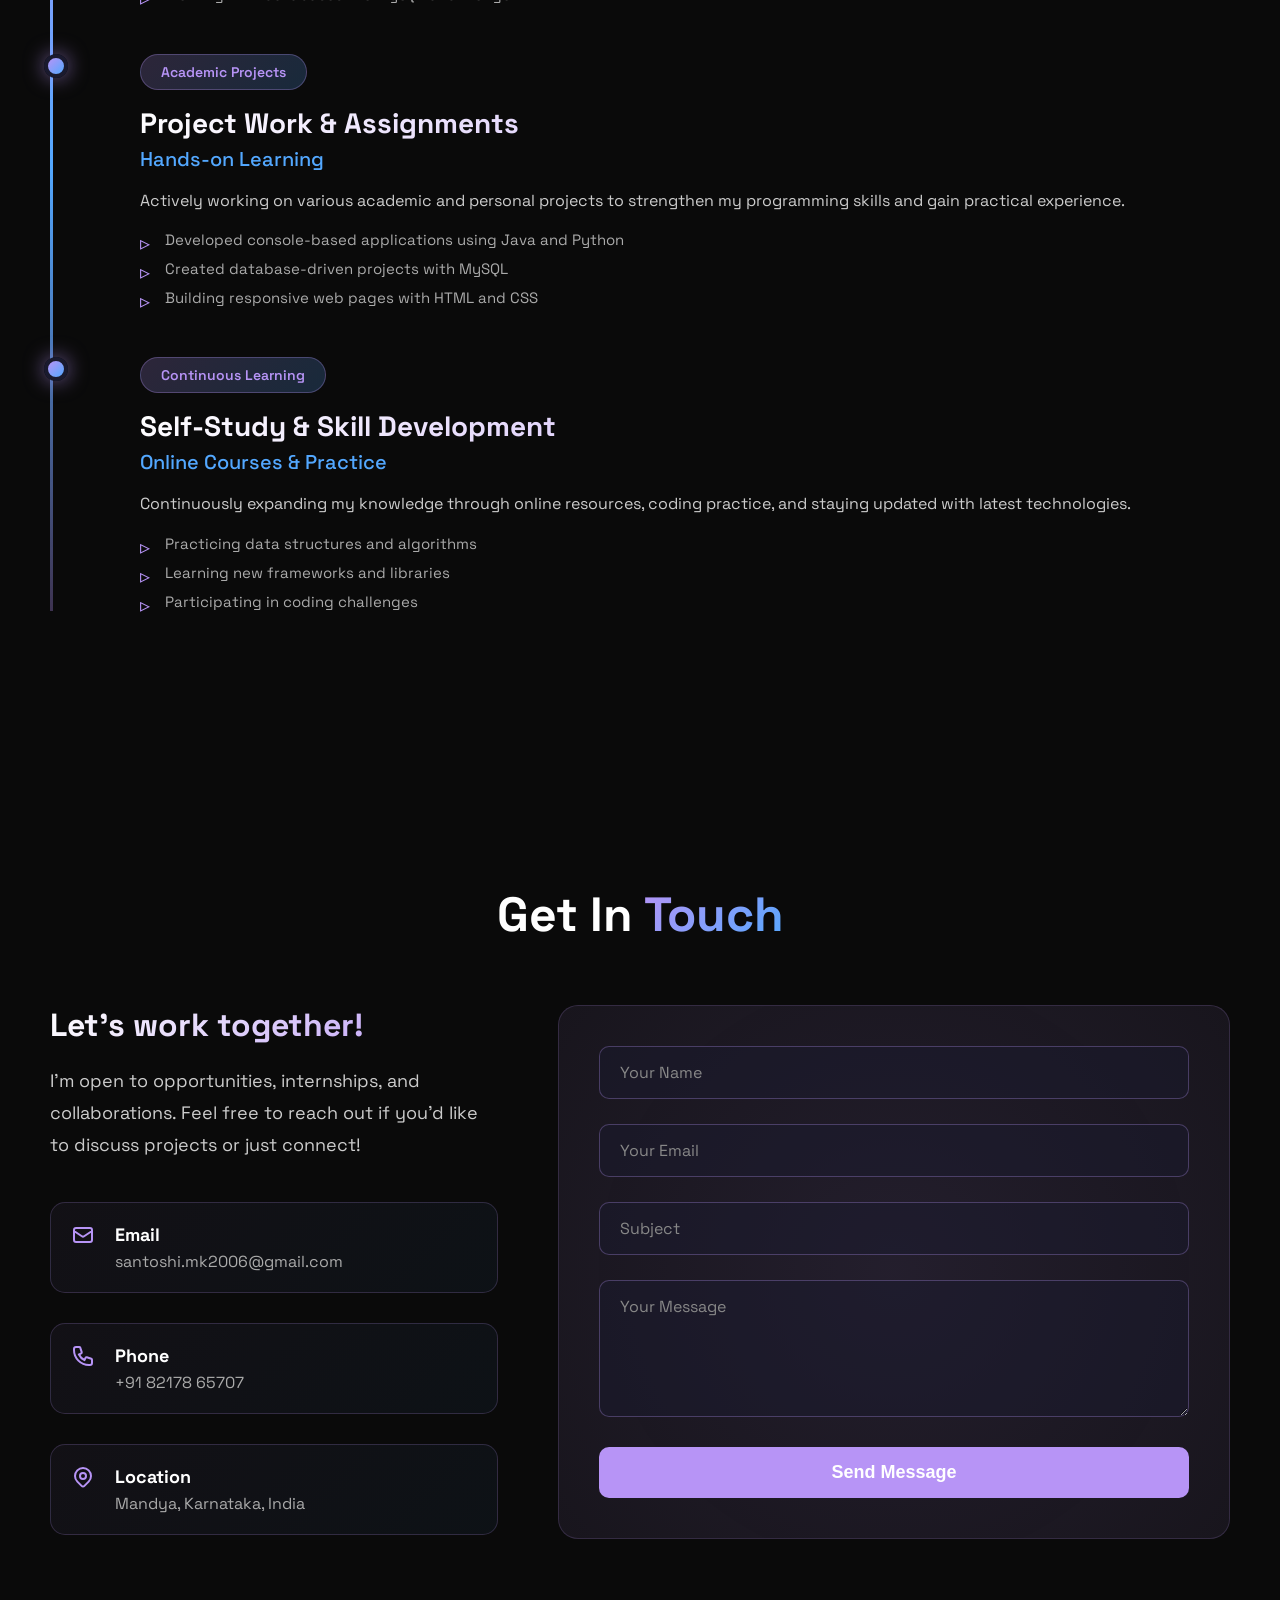
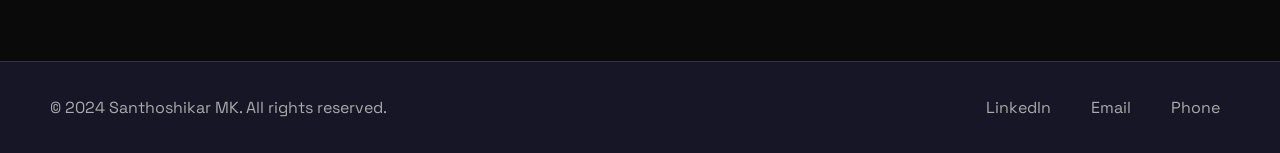
==== commit 3d06f018: "changes in navigation bar'" ====
--- a/index.html
+++ b/index.html
@@ -263,12 +263,11 @@
             display: flex;
             justify-content: space-between;
             align-items: center;
-            padding: 18px 50px;
+            padding: 20px 60px;
             background: rgba(10, 10, 10, 0.85);
             backdrop-filter: blur(25px) saturate(180%);
             -webkit-backdrop-filter: blur(25px) saturate(180%);
             z-index: 1000;
-            gap: 35px;
             box-shadow: 0 8px 32px rgba(255, 20, 147, 0.15),
                         0 2px 8px rgba(0, 0, 0, 0.3);
             border-bottom: 1px solid rgba(255, 20, 147, 0.3);
@@ -277,22 +276,29 @@
             transform-origin: top;
         }
 
-        /* Logo */
+        /* Logo - Always Visible */
         .nav-logo {
             font-family: 'Orbitron', monospace;
-            font-size: 24px;
+            font-size: 28px;
             font-weight: 800;
             background: linear-gradient(135deg, #ff1493, #ff69b4);
             -webkit-background-clip: text;
             -webkit-text-fill-color: transparent;
             background-clip: text;
             letter-spacing: 3px;
-            display: none; /* Hidden on desktop */
-        }
-
-        /* Hamburger Menu */
+            display: block;
+            cursor: pointer;
+            transition: all 0.3s ease;
+        }
+
+        .nav-logo:hover {
+            transform: scale(1.05);
+            filter: drop-shadow(0 0 10px rgba(255, 20, 147, 0.6));
+        }
+
+        /* Hamburger Menu - Mobile Only */
         .hamburger {
-            display: none; /* Hidden on desktop */
+            display: none;
             flex-direction: column;
             gap: 5px;
             cursor: pointer;
@@ -322,12 +328,14 @@
             transform: rotate(-45deg) translate(8px, -8px);
         }
 
-        /* Nav Menu Container */
+        /* Nav Menu Container - Desktop Centered */
         .nav-menu {
             display: flex;
-            gap: 35px;
-            flex: 1;
-            justify-content: center;
+            gap: 40px;
+            align-items: center;
+            position: absolute;
+            left: 50%;
+            transform: translateX(-50%);
         }
 
         /* Elegant glow effect on nav */
@@ -387,75 +395,28 @@
         }
 
         nav a {
-            font-family: 'Orbitron', monospace;
+            font-family: 'Space Grotesk', sans-serif;
             color: #ffffff;
             text-decoration: none;
-            font-size: 13px;
-            font-weight: 600;
-            padding: 10px 18px;
+            font-size: 15px;
+            font-weight: 500;
+            padding: 8px 0;
             position: relative;
-            transition: all 0.4s cubic-bezier(0.34, 1.56, 0.64, 1);
-            text-transform: uppercase;
-            letter-spacing: 2.5px;
-            border-radius: 8px;
-            background: transparent;
-            overflow: hidden;
-        }
-
-        /* Cute sparkle effect on nav links */
-        nav a::after {
-            content: '✨';
-            position: absolute;
-            top: -20px;
-            right: -20px;
-            font-size: 12px;
-            opacity: 0;
-            transition: all 0.5s cubic-bezier(0.34, 1.56, 0.64, 1);
-            transform: scale(0) rotate(-45deg);
-        }
-
-        nav a:hover::after {
-            opacity: 1;
-            transform: scale(1) rotate(0deg);
-            top: 2px;
-            right: 2px;
-        }
-
-        /* Gradient background on hover */
-        nav a::before {
-            content: '';
-            position: absolute;
-            inset: 0;
-            background: linear-gradient(135deg, 
-                rgba(255, 20, 147, 0.15), 
-                rgba(255, 105, 180, 0.15));
-            opacity: 0;
-            transition: opacity 0.4s cubic-bezier(0.34, 1.56, 0.64, 1);
-            border-radius: 8px;
-            z-index: -1;
-        }
-
-        nav a:hover::before {
-            opacity: 1;
-        }
-
-        /* Animated underline */
-        nav a span {
-            position: relative;
-            z-index: 1;
-        }
-
+            transition: all 0.3s ease;
+            text-transform: capitalize;
+            letter-spacing: 0.5px;
+        }
+
+        /* Simple underline effect like the reference */
         nav a span::after {
             content: '';
             position: absolute;
             bottom: -5px;
-            left: 50%;
+            left: 0;
             width: 0;
             height: 2px;
-            background: linear-gradient(90deg, transparent, #ff1493, #ff69b4, #ff1493, transparent);
-            transition: all 0.5s cubic-bezier(0.34, 1.56, 0.64, 1);
-            transform: translateX(-50%);
-            box-shadow: 0 0 8px #ff1493;
+            background: #ff1493;
+            transition: width 0.3s ease;
         }
 
         nav a:hover span::after,
@@ -464,143 +425,63 @@
         }
 
         nav a:hover {
-            color: #ff69b4;
-            transform: translateY(-3px) scale(1.05);
-            text-shadow: 0 0 20px rgba(255, 105, 180, 0.6);
+            color: #ff1493;
         }
 
         nav a.active {
             color: #ff1493;
-            text-shadow: 0 0 15px rgba(255, 20, 147, 0.8);
-            background: rgba(255, 20, 147, 0.1);
-        }
-
-        nav a.active::before {
-            opacity: 1;
-        }
-
-        /* Cute floating animation for active link */
-        @keyframes floatActive {
-            0%, 100% { transform: translateY(0); }
-            50% { transform: translateY(-2px); }
-        }
-
-        nav a.active {
-            animation: floatActive 2s ease-in-out infinite;
         }
 
         .nav-icons {
             display: flex;
             gap: 15px;
-            margin-left: auto;
+            align-items: center;
         }
 
         .nav-icons a {
-            width: 42px;
-            height: 42px;
+            width: 40px;
+            height: 40px;
             display: flex;
             align-items: center;
             justify-content: center;
-            background: linear-gradient(135deg, rgba(255, 20, 147, 0.2), rgba(255, 105, 180, 0.2));
+            background: rgba(255, 255, 255, 0.05);
             border-radius: 50%;
-            transition: all 0.5s cubic-bezier(0.34, 1.56, 0.64, 1);
+            transition: all 0.3s ease;
             position: relative;
-            overflow: visible;
-            border: 2px solid rgba(255, 105, 180, 0.5);
-            backdrop-filter: blur(10px);
-        }
-
-        /* Ripple effect on icon hover */
-        .nav-icons a::before {
-            content: '';
-            position: absolute;
-            width: 0;
-            height: 0;
-            border-radius: 50%;
-            background: radial-gradient(circle, rgba(255, 20, 147, 0.4), transparent 70%);
-            top: 50%;
-            left: 50%;
-            transform: translate(-50%, -50%);
-            transition: width 0.6s ease, height 0.6s ease;
-        }
-
-        .nav-icons a:hover::before {
-            width: 120px;
-            height: 120px;
-        }
-
-        /* Sparkle effect for icons */
-        .nav-icons a::after {
-            content: '✨';
-            position: absolute;
-            font-size: 10px;
-            opacity: 0;
-            top: -5px;
-            right: -5px;
-            transition: all 0.4s cubic-bezier(0.34, 1.56, 0.64, 1);
-            transform: scale(0) rotate(-180deg);
-            pointer-events: none;
-        }
-
-        .nav-icons a:hover::after {
-            opacity: 1;
-            transform: scale(1) rotate(0deg);
+            border: 1px solid rgba(255, 255, 255, 0.1);
+        }
+
+        .nav-icons a:hover {
+            background: rgba(255, 20, 147, 0.2);
+            border-color: #ff1493;
+            transform: translateY(-3px);
         }
 
         .nav-icons a svg {
             position: relative;
             z-index: 2;
+            color: #ffffff;
+            fill: #ffffff;
+            stroke: none;
+            transition: all 0.3s ease;
+            width: 20px !important;
+            height: 20px !important;
+            min-width: 20px;
+            min-height: 20px;
+            display: block;
+        }
+
+        .nav-icons a svg path {
+            fill: #ffffff;
+        }
+
+        .nav-icons a:hover svg {
             color: #ff1493;
             fill: #ff1493;
-            stroke: none;
-            transition: all 0.4s cubic-bezier(0.34, 1.56, 0.64, 1);
-            filter: drop-shadow(0 2px 4px rgba(255, 20, 147, 0.4));
-            width: 24px !important;
-            height: 24px !important;
-            min-width: 24px;
-            min-height: 24px;
-            display: block;
-        }
-
-        .nav-icons a svg path {
+        }
+
+        .nav-icons a:hover svg path {
             fill: #ff1493;
-        }
-
-        .nav-icons a:hover svg {
-            color: #ffffff;
-            fill: #ffffff;
-            transform: scale(1.2) rotate(5deg);
-            filter: drop-shadow(0 0 10px rgba(255, 255, 255, 0.9));
-        }
-
-        .nav-icons a:hover svg path {
-            fill: #ffffff;
-        }
-
-        .nav-icons a:hover {
-            transform: translateY(-5px) scale(1.15) rotate(-5deg);
-            box-shadow: 0 10px 30px rgba(255, 20, 147, 0.5),
-                        0 0 20px rgba(255, 105, 180, 0.3);
-            border-color: #ff1493;
-            background: linear-gradient(135deg, rgba(255, 20, 147, 0.3), rgba(255, 105, 180, 0.3));
-        }
-
-        /* Pulse animation for icons */
-        @keyframes iconPulse {
-            0%, 100% {
-                box-shadow: 0 0 0 0 rgba(255, 20, 147, 0.4);
-            }
-            50% {
-                box-shadow: 0 0 0 8px rgba(255, 20, 147, 0);
-            }
-        }
-
-        .nav-icons a {
-            animation: iconPulse 3s ease-in-out infinite;
-        }
-
-        .nav-icons a:nth-child(2) {
-            animation-delay: 0.5s;
         }
 
         /* Hero Section with animations */
@@ -2020,24 +1901,23 @@
             /* Mobile Navigation - Enhanced */
             nav {
                 padding: 15px 20px;
-                justify-content: space-between;
-                gap: 15px;
                 backdrop-filter: blur(20px) saturate(150%);
             }
 
-            /* Show Logo and Hamburger on Mobile */
-            .nav-logo {
-                display: block;
-            }
-
+            /* Show Hamburger on Mobile */
             .hamburger {
                 display: flex;
+            }
+
+            /* Keep logo visible */
+            .nav-logo {
+                font-size: 24px;
             }
 
             /* Mobile Menu - Slide from Top */
             .nav-menu {
                 position: fixed;
-                top: 70px;
+                top: 65px;
                 left: 0;
                 right: 0;
                 flex-direction: column;
@@ -2051,6 +1931,8 @@
                 transition: all 0.5s cubic-bezier(0.68, -0.55, 0.265, 1.55);
                 border-bottom: 2px solid rgba(255, 20, 147, 0.3);
                 box-shadow: 0 10px 40px rgba(255, 20, 147, 0.2);
+                transform: none;
+                position: fixed;
             }
 
             .nav-menu.active {
@@ -2063,8 +1945,8 @@
                 padding: 15px 20px;
                 text-align: center;
                 border-bottom: 1px solid rgba(255, 20, 147, 0.1);
-                font-size: 14px;
-                letter-spacing: 2px;
+                font-size: 15px;
+                letter-spacing: 0.5px;
                 transform: translateY(-20px);
                 opacity: 0;
                 animation: none;
@@ -2091,22 +1973,8 @@
                 border-bottom: none;
             }
 
-            .nav-menu a::after {
-                display: none; /* Remove sparkle on mobile */
-            }
-
             nav.nav-scrolled {
                 padding: 12px 20px;
-            }
-
-            nav a {
-                font-size: 11px;
-                padding: 8px 14px;
-                letter-spacing: 1.5px;
-            }
-
-            nav a::after {
-                font-size: 10px;
             }
 
             .nav-icons {
@@ -2119,10 +1987,10 @@
             }
 
             .nav-icons a svg {
-                width: 20px;
-                height: 20px;
-                min-width: 20px;
-                min-height: 20px;
+                width: 18px !important;
+                height: 18px !important;
+                min-width: 18px;
+                min-height: 18px;
             }
 
             /* Hero Section Mobile */
@@ -2513,11 +2381,11 @@
             <span></span>
         </div>
         <div class="nav-menu">
-            <a href="#home" class="active"><span>HOME</span></a>
-            <a href="#about"><span>ABOUT</span></a>
-            <a href="#expertise"><span>EXPERTISE</span></a>
-            <a href="#experience"><span>EXPERIENCE</span></a>
-            <a href="#contact"><span>CONTACT</span></a>
+            <a href="#home" class="active"><span>Home</span></a>
+            <a href="#about"><span>About</span></a>
+            <a href="#expertise"><span>Expertise</span></a>
+            <a href="#experience"><span>Experience</span></a>
+            <a href="#contact"><span>Contact</span></a>
         </div>
         <div class="nav-icons">
             <a href="https://www.linkedin.com/in/santhoshikar-mk-704a4a346" target="_blank" aria-label="LinkedIn">
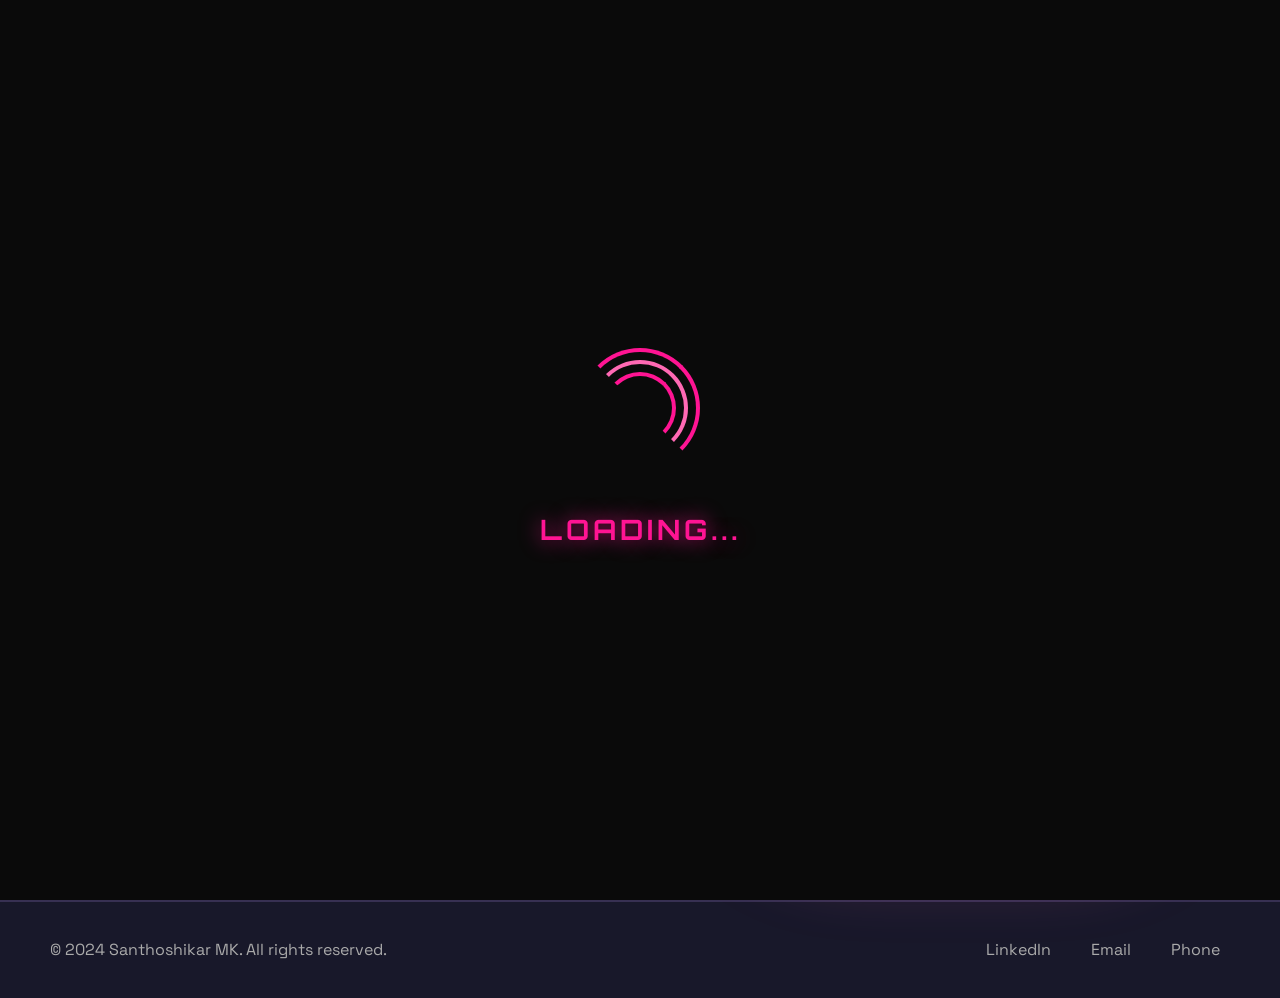
==== commit beb03c3d: "changes in navigation bar'" ====
--- a/index.html
+++ b/index.html
@@ -3,64 +3,91 @@
 <head>
     <meta charset="UTF-8">
     <meta name="viewport" content="width=device-width, initial-scale=1.0">
-    <title>Santhoshikar MK - Portfolio</title>
+    <meta name="description" content="Santhoshikar MK - BCA Student & Aspiring Developer from Mandya, Karnataka. Passionate about Java, Python, and Web Technologies.">
+    <title>Santhoshikar MK - Portfolio | Home</title>
+    
+    <!-- Fonts -->
     <link href="https://fonts.googleapis.com/css2?family=Space+Grotesk:wght@300;400;500;600;700&family=Orbitron:wght@400;500;600;700;800;900&display=swap" rel="stylesheet">
+    
+    <!-- Stylesheets -->
+    <link rel="stylesheet" href="css/style.css">
+    <link rel="stylesheet" href="css/responsive.css">
+    <link rel="stylesheet" href="css/animations.css">
+</head>
+<body>
+    <!-- Loading Screen -->
+    <div class="loader-wrapper" id="loader">
+        <div class="loader">
+            <div class="loader-circle"></div>
+            <div class="loader-circle"></div>
+            <div class="loader-circle"></div>
+        </div>
+        <div class="loader-text">LOADING...</div>
+    </div>
+
+    <!-- Navigation -->
+    <nav>
+        <div class="nav-logo">SAN</div>
+        <div class="hamburger" onclick="toggleMobileMenu()">
+            <span></span>
+            <span></span>
+            <span></span>
+        </div>
+        <div class="nav-menu">
+            <a href="index.html" class="active"><span>Home</span></a>
+            <a href="about.html"><span>About</span></a>
+            <a href="skills.html"><span>Skills</span></a>
+            <a href="projects.html"><span>Projects</span></a>
+            <a href="education.html"><span>Education</span></a>
+            <a href="contact.html"><span>Contact</span></a>
+        </div>
+        <div class="nav-icons">
+            <a href="https://www.linkedin.com/in/santhoshikar-mk-704a4a346" target="_blank" rel="noopener noreferrer" aria-label="LinkedIn">
+                <svg width="24" height="24" viewBox="0 0 24 24" fill="none" xmlns="http://www.w3.org/2000/svg">
+                    <path d="M19 0h-14c-2.761 0-5 2.239-5 5v14c0 2.761 2.239 5 5 5h14c2.762 0 5-2.239 5-5v-14c0-2.761-2.238-5-5-5zm-11 19h-3v-11h3v11zm-1.5-12.268c-.966 0-1.75-.79-1.75-1.764s.784-1.764 1.75-1.764 1.75.79 1.75 1.764-.783 1.764-1.75 1.764zm13.5 12.268h-3v-5.604c0-3.368-4-3.113-4 0v5.604h-3v-11h3v1.765c1.396-2.586 7-2.777 7 2.476v6.759z" fill="currentColor"/>
+                </svg>
+            </a>
+            <a href="assets/resume/Santhoshikar_MK_Resume.docx" download aria-label="Download CV">
+                <svg width="24" height="24" viewBox="0 0 24 24" fill="none" xmlns="http://www.w3.org/2000/svg">
+                    <path d="M19 9h-4V3H9v6H5l7 7 7-7zM5 18v2h14v-2H5z" fill="currentColor" stroke="currentColor" stroke-width="0.5"/>
+                </svg>
+            </a>
+        </div>
+    </nav>
+
+    <!-- Hero Section -->
+    <section class="hero" id="home">
+        <div class="hero-content">
+            <div class="hero-text">
+                <h1>Hi, I'm <span id="typewriter"></span><span class="cursor">|</span></h1>
+                <p>A passionate BCA student and aspiring developer from Mandya, Karnataka. Eager to create innovative solutions and contribute to meaningful projects with my skills in Java, Python, and web technologies.</p>
+                <a href="contact.html" class="cta-button">Get In Touch</a>
+            </div>
+            <div class="hero-image">
+                <div class="image-wrapper">
+                    <img src="assets/images/san.png" alt="Santhoshikar MK - Portfolio Photo" loading="eager" width="600" height="700">
+                </div>
+            </div>
+        </div>
+    </section>
+
+    <!-- Footer -->
+    <footer>
+        <div class="container">
+            <p>&copy; 2024 Santhoshikar MK. All rights reserved.</p>
+            <div class="social-links">
+                <a href="https://www.linkedin.com/in/santhoshikar-mk-704a4a346" target="_blank" rel="noopener noreferrer" aria-label="LinkedIn">LinkedIn</a>
+                <a href="mailto:santoshi.mk2006@gmail.com" aria-label="Email">Email</a>
+                <a href="tel:+918217865707" aria-label="Phone">Phone</a>
+            </div>
+        </div>
+    </footer>
+
+    <!-- Scripts -->
+    <script src="js/main.js" defer></script>
+    
     <style>
-        * {
-            margin: 0;
-            padding: 0;
-            box-sizing: border-box;
-        }
-
-        body {
-            font-family: 'Space Grotesk', sans-serif;
-            background: #0a0a0a;
-            color: #ffffff;
-            overflow-x: hidden;
-            position: relative;
-        }
-
-        /* Animated tech grid background */
-        body::before {
-            content: '';
-            position: fixed;
-            top: 0;
-            left: 0;
-            width: 100%;
-            height: 100%;
-            background: 
-                linear-gradient(90deg, rgba(255, 20, 147, 0.03) 1px, transparent 1px),
-                linear-gradient(rgba(255, 20, 147, 0.03) 1px, transparent 1px);
-            background-size: 50px 50px;
-            z-index: -1;
-            animation: grid-move 20s linear infinite;
-        }
-
-        @keyframes grid-move {
-            0% { background-position: 0 0; }
-            100% { background-position: 50px 50px; }
-        }
-
-        /* Hot pink accent glow */
-        body::after {
-            content: '';
-            position: fixed;
-            top: 50%;
-            left: 50%;
-            width: 800px;
-            height: 800px;
-            background: radial-gradient(circle, rgba(255, 20, 147, 0.3) 0%, transparent 70%);
-            transform: translate(-50%, -50%);
-            z-index: -1;
-            animation: pulse-glow 4s ease-in-out infinite;
-        }
-
-        @keyframes pulse-glow {
-            0%, 100% { transform: translate(-50%, -50%) scale(1); opacity: 0.5; }
-            50% { transform: translate(-50%, -50%) scale(1.2); opacity: 0.8; }
-        }
-
-        /* Loading Screen - Tech Style */
+        /* Loading Screen Styles */
         .loader-wrapper {
             position: fixed;
             top: 0;
@@ -95,7 +122,6 @@
             border-top-color: #ff1493;
             border-right-color: #ff1493;
             border-radius: 50%;
-            animation: tech-spin 1.5s cubic-bezier(0.68, -0.55, 0.265, 1.55) infinite;
         }
 
         .loader-circle:nth-child(2) {
@@ -105,8 +131,6 @@
             left: 10%;
             border-top-color: #ff69b4;
             border-right-color: #ff69b4;
-            animation-delay: 0.2s;
-            animation-direction: reverse;
         }
 
         .loader-circle:nth-child(3) {
@@ -116,12 +140,6 @@
             left: 20%;
             border-top-color: #ff1493;
             border-right-color: #ff1493;
-            animation-delay: 0.4s;
-        }
-
-        @keyframes tech-spin {
-            0% { transform: rotate(0deg); }
-            100% { transform: rotate(360deg); }
         }
 
         .loader-text {
@@ -132,2857 +150,8 @@
             color: #ff1493;
             text-transform: uppercase;
             letter-spacing: 4px;
-            animation: pulse-text 1.5s ease-in-out infinite;
             text-shadow: 0 0 20px rgba(255, 20, 147, 0.8);
         }
-
-        @keyframes pulse-text {
-            0%, 100% { opacity: 1; transform: scale(1); }
-            50% { opacity: 0.7; transform: scale(1.05); }
-        }
-
-        .loader-wrapper {
-            position: fixed;
-            top: 0;
-            left: 0;
-            width: 100%;
-            height: 100%;
-            background: #0a0a0a;
-            display: flex;
-            flex-direction: column;
-            justify-content: center;
-            align-items: center;
-            z-index: 10000;
-            transition: opacity 0.5s, visibility 0.5s;
-        }
-
-        .loader-wrapper.hidden {
-            opacity: 0;
-            visibility: hidden;
-        }
-
-        .loader {
-            width: 100px;
-            height: 100px;
-            position: relative;
-            animation: rotate 2s linear infinite;
-        }
-
-        .loader-circle {
-            position: absolute;
-            width: 100%;
-            height: 100%;
-            border: 4px solid transparent;
-            border-top-color: #ff69b4;
-            border-radius: 50%;
-            animation: spin 1s ease-in-out infinite;
-        }
-
-        .loader-circle:nth-child(2) {
-            border-top-color: #ff85c1;
-            animation-delay: 0.3s;
-        }
-
-        .loader-circle:nth-child(3) {
-            border-top-color: #ffa1d0;
-            animation-delay: 0.6s;
-        }
-
-        @keyframes spin {
-            0% { transform: rotate(0deg) scale(1); }
-            50% { transform: rotate(180deg) scale(1.1); }
-            100% { transform: rotate(360deg) scale(1); }
-        }
-
-        @keyframes rotate {
-            0% { transform: rotate(0deg); }
-            100% { transform: rotate(360deg); }
-        }
-
-        .loader-text {
-            margin-top: 30px;
-            font-size: 24px;
-            font-weight: 600;
-            background: linear-gradient(135deg, #ff69b4, #ff85c1, #ffa1d0);
-            -webkit-background-clip: text;
-            -webkit-text-fill-color: transparent;
-            background-clip: text;
-            animation: pulse 1.5s ease-in-out infinite;
-        }
-
-        @keyframes pulse {
-            0%, 100% { opacity: 1; }
-            50% { opacity: 0.5; }
-        }
-
-        /* Animated Background Particles */
-        .particles {
-            position: fixed;
-            top: 0;
-            left: 0;
-            width: 100%;
-            height: 100%;
-            overflow: hidden;
-            z-index: -1;
-            pointer-events: none;
-        }
-
-        .particle {
-            position: absolute;
-            width: 8px;
-            height: 8px;
-            background: #ff69b4;
-            border-radius: 50%;
-            opacity: 0;
-            animation: float 15s infinite;
-            box-shadow: 0 0 10px #ff69b4;
-        }
-
-        @keyframes float {
-            0% {
-                transform: translateY(100vh) translateX(0) scale(0) rotate(0deg);
-                opacity: 0;
-            }
-            10% {
-                opacity: 1;
-            }
-            90% {
-                opacity: 1;
-            }
-            100% {
-                transform: translateY(-100vh) translateX(100px) scale(1) rotate(360deg);
-                opacity: 0;
-            }
-        }
-
-        /* Navigation with beautiful smooth animations */
-        nav {
-            position: fixed;
-            top: 0;
-            width: 100%;
-            display: flex;
-            justify-content: space-between;
-            align-items: center;
-            padding: 20px 60px;
-            background: rgba(10, 10, 10, 0.85);
-            backdrop-filter: blur(25px) saturate(180%);
-            -webkit-backdrop-filter: blur(25px) saturate(180%);
-            z-index: 1000;
-            box-shadow: 0 8px 32px rgba(255, 20, 147, 0.15),
-                        0 2px 8px rgba(0, 0, 0, 0.3);
-            border-bottom: 1px solid rgba(255, 20, 147, 0.3);
-            animation: slideDown 0.8s cubic-bezier(0.34, 1.56, 0.64, 1);
-            transition: all 0.5s cubic-bezier(0.34, 1.56, 0.64, 1);
-            transform-origin: top;
-        }
-
-        /* Logo - Always Visible */
-        .nav-logo {
-            font-family: 'Orbitron', monospace;
-            font-size: 28px;
-            font-weight: 800;
-            background: linear-gradient(135deg, #ff1493, #ff69b4);
-            -webkit-background-clip: text;
-            -webkit-text-fill-color: transparent;
-            background-clip: text;
-            letter-spacing: 3px;
-            display: block;
-            cursor: pointer;
-            transition: all 0.3s ease;
-        }
-
-        .nav-logo:hover {
-            transform: scale(1.05);
-            filter: drop-shadow(0 0 10px rgba(255, 20, 147, 0.6));
-        }
-
-        /* Hamburger Menu - Mobile Only */
-        .hamburger {
-            display: none;
-            flex-direction: column;
-            gap: 5px;
-            cursor: pointer;
-            z-index: 1001;
-            transition: all 0.3s ease;
-        }
-
-        .hamburger span {
-            width: 28px;
-            height: 3px;
-            background: linear-gradient(135deg, #ff1493, #ff69b4);
-            border-radius: 3px;
-            transition: all 0.4s cubic-bezier(0.68, -0.55, 0.265, 1.55);
-            box-shadow: 0 0 8px rgba(255, 20, 147, 0.5);
-        }
-
-        .hamburger.active span:nth-child(1) {
-            transform: rotate(45deg) translate(8px, 8px);
-        }
-
-        .hamburger.active span:nth-child(2) {
-            opacity: 0;
-            transform: translateX(-20px);
-        }
-
-        .hamburger.active span:nth-child(3) {
-            transform: rotate(-45deg) translate(8px, -8px);
-        }
-
-        /* Nav Menu Container - Desktop Centered */
-        .nav-menu {
-            display: flex;
-            gap: 40px;
-            align-items: center;
-            position: absolute;
-            left: 50%;
-            transform: translateX(-50%);
-        }
-
-        /* Elegant glow effect on nav */
-        nav::before {
-            content: '';
-            position: absolute;
-            top: 0;
-            left: 0;
-            right: 0;
-            height: 1px;
-            background: linear-gradient(90deg, 
-                transparent 0%, 
-                rgba(255, 20, 147, 0.8) 20%, 
-                rgba(255, 105, 180, 0.8) 50%, 
-                rgba(255, 20, 147, 0.8) 80%, 
-                transparent 100%);
-            opacity: 0;
-            transition: opacity 0.5s ease;
-        }
-
-        nav:hover::before {
-            opacity: 1;
-        }
-
-        /* Hidden state with smooth animation */
-        nav.nav-hidden {
-            transform: translateY(-120%) scale(0.95);
-            opacity: 0;
-            pointer-events: none;
-        }
-
-        /* Compact elegant scrolled state */
-        nav.nav-scrolled {
-            padding: 12px 50px;
-            background: rgba(10, 10, 10, 0.98);
-            box-shadow: 0 4px 24px rgba(255, 20, 147, 0.25),
-                        0 8px 40px rgba(255, 20, 147, 0.15),
-                        0 0 60px rgba(255, 20, 147, 0.05);
-            border-bottom: 1px solid rgba(255, 20, 147, 0.5);
-        }
-
-        nav.nav-scrolled::before {
-            opacity: 0.6;
-        }
-
-        @keyframes slideDown {
-            from {
-                transform: translateY(-120px) scale(0.9);
-                opacity: 0;
-                filter: blur(10px);
-            }
-            to {
-                transform: translateY(0) scale(1);
-                opacity: 1;
-                filter: blur(0);
-            }
-        }
-
-        nav a {
-            font-family: 'Space Grotesk', sans-serif;
-            color: #ffffff;
-            text-decoration: none;
-            font-size: 15px;
-            font-weight: 500;
-            padding: 8px 0;
-            position: relative;
-            transition: all 0.3s ease;
-            text-transform: capitalize;
-            letter-spacing: 0.5px;
-        }
-
-        /* Simple underline effect like the reference */
-        nav a span::after {
-            content: '';
-            position: absolute;
-            bottom: -5px;
-            left: 0;
-            width: 0;
-            height: 2px;
-            background: #ff1493;
-            transition: width 0.3s ease;
-        }
-
-        nav a:hover span::after,
-        nav a.active span::after {
-            width: 100%;
-        }
-
-        nav a:hover {
-            color: #ff1493;
-        }
-
-        nav a.active {
-            color: #ff1493;
-        }
-
-        .nav-icons {
-            display: flex;
-            gap: 15px;
-            align-items: center;
-        }
-
-        .nav-icons a {
-            width: 40px;
-            height: 40px;
-            display: flex;
-            align-items: center;
-            justify-content: center;
-            background: rgba(255, 255, 255, 0.05);
-            border-radius: 50%;
-            transition: all 0.3s ease;
-            position: relative;
-            border: 1px solid rgba(255, 255, 255, 0.1);
-        }
-
-        .nav-icons a:hover {
-            background: rgba(255, 20, 147, 0.2);
-            border-color: #ff1493;
-            transform: translateY(-3px);
-        }
-
-        .nav-icons a svg {
-            position: relative;
-            z-index: 2;
-            color: #ffffff;
-            fill: #ffffff;
-            stroke: none;
-            transition: all 0.3s ease;
-            width: 20px !important;
-            height: 20px !important;
-            min-width: 20px;
-            min-height: 20px;
-            display: block;
-        }
-
-        .nav-icons a svg path {
-            fill: #ffffff;
-        }
-
-        .nav-icons a:hover svg {
-            color: #ff1493;
-            fill: #ff1493;
-        }
-
-        .nav-icons a:hover svg path {
-            fill: #ff1493;
-        }
-
-        /* Hero Section with animations */
-        .hero {
-            display: flex;
-            align-items: center;
-            justify-content: center;
-            min-height: 100vh;
-            padding: 100px 50px 50px;
-            position: relative;
-        }
-
-        .hero-content {
-            display: flex;
-            align-items: center;
-            justify-content: space-between;
-            max-width: 1400px;
-            width: 100%;
-            gap: 100px;
-            opacity: 0;
-            animation: fadeInUp 1s ease-out 0.5s forwards;
-        }
-
-        @keyframes fadeInUp {
-            from {
-                opacity: 0;
-                transform: translateY(50px);
-            }
-            to {
-                opacity: 1;
-                transform: translateY(0);
-            }
-        }
-
-        .hero-text {
-            flex: 1;
-            max-width: 600px;
-            z-index: 2;
-        }
-
-        .hero-text h1 {
-            font-size: 60px;
-            font-weight: 700;
-            margin-bottom: 20px;
-            line-height: 1.4;
-            color: #ffffff;
-            animation: fadeInLeft 1s ease-out 0.7s backwards;
-            text-shadow: 2px 2px 8px rgba(255, 105, 180, 0.3);
-        }
-
-        .hero-text h1 #typewriter {
-            background: linear-gradient(135deg, #ff69b4 0%, #ff85c1 50%, #ffa1d0 100%);
-            -webkit-background-clip: text;
-            -webkit-text-fill-color: transparent;
-            background-clip: text;
-            font-weight: 800;
-        }
-
-        /* Blinking cursor */
-        .cursor {
-            color: #ff69b4;
-            animation: blink 0.7s infinite;
-            font-weight: 400;
-            margin-left: 2px;
-        }
-
-        @keyframes blink {
-            0%, 50% { opacity: 1; }
-            51%, 100% { opacity: 0; }
-        }
-
-        @keyframes fadeInLeft {
-            from {
-                opacity: 0;
-                transform: translateX(-50px);
-            }
-            to {
-                opacity: 1;
-                transform: translateX(0);
-            }
-        }
-
-        @keyframes wave {
-            0%, 100% { transform: rotate(0deg); }
-            25% { transform: rotate(-5deg); }
-            75% { transform: rotate(5deg); }
-        }
-
-        .hero-text p {
-            font-size: 20px;
-            color: #d0d0d0;
-            margin-bottom: 30px;
-            line-height: 1.6;
-            animation: fadeInLeft 1s ease-out 0.9s backwards;
-        }
-
-        .cta-button {
-            display: inline-block;
-            padding: 15px 40px;
-            background: linear-gradient(135deg, #ff69b4, #ff85c1, #ffa1d0);
-            color: #fff;
-            text-decoration: none;
-            border-radius: 30px;
-            font-weight: 600;
-            font-size: 18px;
-            position: relative;
-            overflow: hidden;
-            transition: all 0.3s cubic-bezier(0.4, 0, 0.2, 1);
-            animation: fadeInLeft 1s ease-out 1.1s backwards;
-            box-shadow: 0 10px 30px rgba(255, 105, 180, 0.3);
-            border: 2px solid rgba(255, 255, 255, 0.5);
-        }
-
-        .cta-button::before {
-            content: '✨';
-            position: absolute;
-            left: 10px;
-            font-size: 20px;
-            animation: sparkle 2s ease-in-out infinite;
-        }
-
-        @keyframes sparkle {
-            0%, 100% { transform: scale(1) rotate(0deg); }
-            50% { transform: scale(1.2) rotate(180deg); }
-        }
-
-        .cta-button::after {
-            content: '';
-            position: absolute;
-            top: 0;
-            left: -100%;
-            width: 100%;
-            height: 100%;
-            background: linear-gradient(90deg, transparent, rgba(255,255,255,0.4), transparent);
-            transition: left 0.5s;
-        }
-
-        .cta-button:hover::after {
-            left: 100%;
-        }
-
-        .cta-button:hover {
-            transform: translateY(-5px) scale(1.05);
-            box-shadow: 0 15px 40px rgba(255, 105, 180, 0.5);
-        }
-
-        /* Image Container with floating animation */
-        .hero-image {
-            position: relative;
-            flex: 1;
-            max-width: 600px;
-            animation: fadeInRight 1s ease-out 0.8s backwards;
-            z-index: 1;
-        }
-
-        @keyframes fadeInRight {
-            from {
-                opacity: 0;
-                transform: translateX(50px);
-            }
-            to {
-                opacity: 1;
-                transform: translateX(0);
-            }
-        }
-
-        .image-wrapper {
-            position: relative;
-            width: 100%;
-            height: 700px;
-            border-radius: 50% 50% 30% 30%;
-            overflow: hidden;
-            box-shadow: 0 30px 80px rgba(255, 105, 180, 0.4);
-            border: 5px solid #fff;
-            background: linear-gradient(135deg, rgba(255, 228, 241, 0.3), rgba(255, 212, 233, 0.3));
-            animation: float-gentle 6s ease-in-out infinite;
-        }
-
-        @keyframes float-gentle {
-            0%, 100% {
-                transform: translateY(0px) rotate(0deg);
-            }
-            50% {
-                transform: translateY(-20px) rotate(2deg);
-            }
-        }
-
-        .image-wrapper img {
-            width: 100%;
-            height: 100%;
-            object-fit: cover;
-            object-position: center;
-            transition: transform 0.5s;
-            display: block;
-        }
-
-        .image-wrapper:hover img {
-            transform: scale(1.05);
-        }
-
-        .image-wrapper::before {
-            content: '';
-            position: absolute;
-            top: 0;
-            left: 0;
-            right: 0;
-            bottom: 0;
-            background: linear-gradient(135deg, rgba(255, 105, 180, 0.1) 0%, rgba(255, 161, 208, 0.1) 100%);
-            z-index: 1;
-            opacity: 0;
-            transition: opacity 0.3s;
-            pointer-events: none;
-        }
-
-        .image-wrapper:hover::before {
-            opacity: 1;
-        }
-
-        /* Cute sparkling hearts animation */
-        .image-wrapper::after {
-            content: '💖';
-            position: absolute;
-            top: -50px;
-            right: -50px;
-            font-size: 40px;
-            animation: float-heart 4s ease-in-out infinite;
-            z-index: 2;
-        }
-
-        @keyframes float-heart {
-            0%, 100% {
-                transform: translateY(0px) rotate(0deg) scale(1);
-                opacity: 0.7;
-            }
-            50% {
-                transform: translateY(-20px) rotate(15deg) scale(1.2);
-                opacity: 1;
-            }
-        }
-
-
-
-        /* Responsive */
-        @media (max-width: 1024px) {
-            .hero-content {
-                flex-direction: column;
-                gap: 50px;
-            }
-
-            .hero-text {
-                text-align: center;
-                max-width: 100%;
-            }
-
-            .hero-image {
-                max-width: 500px;
-            }
-
-            nav {
-                padding: 20px 30px;
-                gap: 30px;
-            }
-
-            nav a {
-                font-size: 16px;
-            }
-        }
-
-        @media (max-width: 768px) {
-            nav {
-                flex-wrap: wrap;
-                gap: 20px;
-            }
-
-            .hero-text h1 {
-                font-size: 40px;
-            }
-
-            .hero-text p {
-                font-size: 18px;
-            }
-
-            .image-wrapper {
-                height: 500px;
-            }
-
-
-        }
-
-        /* Section Styles with scroll animations */
-        .section {
-            padding: 100px 50px;
-            min-height: 100vh;
-            display: flex;
-            align-items: center;
-            opacity: 0;
-            transform: translateY(50px);
-            transition: opacity 0.8s ease-out, transform 0.8s ease-out;
-        }
-
-        .section.visible {
-            opacity: 1;
-            transform: translateY(0);
-        }
-
-        .container {
-            max-width: 1200px;
-            margin: 0 auto;
-            width: 100%;
-        }
-
-        .section-title {
-            font-size: 48px;
-            font-weight: 700;
-            text-align: center;
-            margin-bottom: 60px;
-            position: relative;
-            display: inline-block;
-            width: 100%;
-        }
-
-        .section-title span {
-            background: linear-gradient(135deg, #b794f6, #53a8ff);
-            -webkit-background-clip: text;
-            -webkit-text-fill-color: transparent;
-            background-clip: text;
-            animation: gradient-shift 3s ease infinite;
-        }
-
-        @keyframes gradient-shift {
-            0%, 100% { filter: hue-rotate(0deg); }
-            50% { filter: hue-rotate(30deg); }
-        }
-
-        /* About Section with card animations */
-        .about-content {
-            display: flex;
-            gap: 50px;
-            align-items: center;
-        }
-
-        .about-text {
-            flex: 1;
-        }
-
-        .about-text p {
-            font-size: 18px;
-            line-height: 1.8;
-            color: #ccc;
-            margin-bottom: 20px;
-            opacity: 0;
-            animation: fadeIn 1s ease-out forwards;
-        }
-
-        .about-text p:nth-child(1) {
-            animation-delay: 0.2s;
-        }
-
-        .about-text p:nth-child(2) {
-            animation-delay: 0.4s;
-        }
-
-        @keyframes fadeIn {
-            to {
-                opacity: 1;
-            }
-        }
-
-        .skills-grid {
-            display: grid;
-            grid-template-columns: repeat(2, 1fr);
-            gap: 30px;
-            margin-top: 40px;
-        }
-
-        .skill-item {
-            background: linear-gradient(135deg, rgba(183, 148, 246, 0.1), rgba(83, 168, 255, 0.1));
-            border: 2px solid rgba(183, 148, 246, 0.3);
-            border-radius: 20px;
-            padding: 25px;
-            transition: all 0.4s cubic-bezier(0.4, 0, 0.2, 1);
-            position: relative;
-            overflow: hidden;
-            opacity: 0;
-            animation: slideInUp 0.6s ease-out forwards;
-        }
-
-        .skill-item:nth-child(1) { animation-delay: 0.6s; }
-        .skill-item:nth-child(2) { animation-delay: 0.7s; }
-        .skill-item:nth-child(3) { animation-delay: 0.8s; }
-        .skill-item:nth-child(4) { animation-delay: 0.9s; }
-
-        @keyframes slideInUp {
-            from {
-                opacity: 0;
-                transform: translateY(30px);
-            }
-            to {
-                opacity: 1;
-                transform: translateY(0);
-            }
-        }
-
-        .skill-item::before {
-            content: '';
-            position: absolute;
-            top: -50%;
-            left: -50%;
-            width: 200%;
-            height: 200%;
-            background: linear-gradient(45deg, transparent, rgba(183, 148, 246, 0.2), transparent);
-            transform: rotate(45deg);
-            transition: all 0.5s;
-        }
-
-        .skill-item:hover::before {
-            left: 100%;
-        }
-
-        .skill-item:hover {
-            transform: translateY(-10px) scale(1.02);
-            box-shadow: 0 20px 40px rgba(183, 148, 246, 0.3);
-            border-color: #b794f6;
-        }
-
-        .skill-item h4 {
-            color: #b794f6;
-            font-size: 20px;
-            margin-bottom: 10px;
-            display: flex;
-            align-items: center;
-            gap: 10px;
-        }
-
-        .skill-item h4::before {
-            content: '⚡';
-            font-size: 24px;
-            animation: bounce 2s ease-in-out infinite;
-        }
-
-        @keyframes bounce {
-            0%, 100% { transform: translateY(0); }
-            50% { transform: translateY(-5px); }
-        }
-
-        .skill-item p {
-            color: #aaa;
-            font-size: 16px;
-        }
-
-        /* Expertise Section with enhanced animations */
-        .expertise-accordion {
-            max-width: 900px;
-            margin: 0 auto;
-        }
-
-        .expertise-item {
-            background: rgba(15, 15, 20, 0.95);
-            border: 2px solid rgba(255, 20, 147, 0.5);
-            border-radius: 15px;
-            margin-bottom: 20px;
-            overflow: hidden;
-            transition: all 0.4s cubic-bezier(0.68, -0.55, 0.265, 1.55);
-            opacity: 0;
-            animation: slideInLeft 0.6s ease-out forwards;
-            position: relative;
-            box-shadow: 0 5px 30px rgba(255, 20, 147, 0.1);
-            backdrop-filter: blur(10px);
-        }
-
-        /* Animated border glow */
-        .expertise-item::before {
-            content: '';
-            position: absolute;
-            top: -2px;
-            left: -2px;
-            right: -2px;
-            bottom: -2px;
-            background: linear-gradient(45deg, #ff1493, #ff69b4, #ff1493, #c71585);
-            border-radius: 15px;
-            opacity: 0;
-            z-index: -1;
-            animation: rotate-border 4s linear infinite;
-            background-size: 400%;
-            filter: blur(5px);
-        }
-
-        @keyframes rotate-border {
-            0% { background-position: 0% 50%; }
-            100% { background-position: 400% 50%; }
-        }
-
-        .expertise-item:hover::before,
-        .expertise-item.active::before {
-            opacity: 0.7;
-        }
-
-        .expertise-item:nth-child(1) { animation-delay: 0.1s; }
-        .expertise-item:nth-child(2) { animation-delay: 0.2s; }
-        .expertise-item:nth-child(3) { animation-delay: 0.3s; }
-        .expertise-item:nth-child(4) { animation-delay: 0.4s; }
-
-        @keyframes slideInLeft {
-            from {
-                opacity: 0;
-                transform: translateX(-100px) rotateY(-20deg);
-            }
-            to {
-                opacity: 1;
-                transform: translateX(0) rotateY(0deg);
-            }
-        }
-
-        .expertise-item:hover {
-            border-color: #ff1493;
-            box-shadow: 0 15px 50px rgba(255, 20, 147, 0.3);
-            transform: translateX(10px) scale(1.01);
-        }
-
-        .expertise-item.active {
-            border-color: #ff1493;
-            box-shadow: 0 10px 40px rgba(255, 20, 147, 0.3);
-            background: rgba(20, 20, 30, 0.98);
-        }
-
-        .expertise-header {
-            display: flex;
-            justify-content: space-between;
-            align-items: center;
-            padding: 25px 30px;
-            cursor: pointer;
-            user-select: none;
-            position: relative;
-            background: linear-gradient(90deg, transparent, rgba(255, 20, 147, 0.03), transparent);
-            transition: all 0.3s;
-        }
-
-        .expertise-header:hover {
-            background: linear-gradient(90deg, transparent, rgba(255, 20, 147, 0.08), transparent);
-        }
-
-        .expertise-header::before {
-            content: '';
-            position: absolute;
-            left: 0;
-            top: 0;
-            width: 4px;
-            height: 100%;
-            background: linear-gradient(180deg, #ff1493, #ff69b4, #ff1493);
-            opacity: 0;
-            transition: all 0.4s;
-            box-shadow: 0 0 15px #ff1493;
-        }
-
-        .expertise-item:hover .expertise-header::before,
-        .expertise-item.active .expertise-header::before {
-            opacity: 1;
-            width: 6px;
-        }
-
-        .expertise-title-wrapper {
-            display: flex;
-            align-items: center;
-            gap: 20px;
-        }
-
-        .icon-small {
-            width: 55px;
-            height: 55px;
-            background: linear-gradient(135deg, rgba(255, 20, 147, 0.1), rgba(255, 105, 180, 0.1));
-            border-radius: 12px;
-            display: flex;
-            align-items: center;
-            justify-content: center;
-            color: #ff1493;
-            flex-shrink: 0;
-            transition: all 0.5s cubic-bezier(0.68, -0.55, 0.265, 1.55);
-            border: 2px solid rgba(255, 20, 147, 0.3);
-            position: relative;
-            overflow: hidden;
-        }
-
-        .icon-small::before {
-            content: '';
-            position: absolute;
-            width: 100%;
-            height: 100%;
-            background: linear-gradient(135deg, #ff1493, #ff69b4);
-            opacity: 0;
-            transition: opacity 0.3s;
-        }
-
-        .icon-small svg {
-            position: relative;
-            z-index: 1;
-            transition: all 0.5s;
-        }
-
-        .expertise-item:hover .icon-small {
-            transform: rotate(360deg) scale(1.1);
-            box-shadow: 0 5px 25px rgba(255, 20, 147, 0.5);
-            border-color: #ff1493;
-        }
-
-        .expertise-item:hover .icon-small::before {
-            opacity: 0.2;
-        }
-
-        .expertise-item:hover .icon-small svg {
-            color: #ff69b4;
-            transform: scale(1.1);
-        }
-
-        .expertise-header h3 {
-            font-family: 'Orbitron', monospace;
-            font-size: 20px;
-            font-weight: 700;
-            letter-spacing: 2px;
-            margin: 0;
-            color: #ffffff;
-            text-transform: uppercase;
-            transition: all 0.3s;
-            text-shadow: 0 0 10px rgba(255, 20, 147, 0.2);
-        }
-
-        .expertise-item:hover .expertise-header h3 {
-            color: #ff1493;
-            text-shadow: 0 0 15px rgba(255, 20, 147, 0.6);
-            transform: translateX(5px);
-        }
-
-        .toggle-icon {
-            color: #ff1493;
-            transition: all 0.5s cubic-bezier(0.68, -0.55, 0.265, 1.55);
-            flex-shrink: 0;
-            filter: drop-shadow(0 0 8px rgba(255, 20, 147, 0.5));
-        }
-
-        .expertise-item.active .toggle-icon {
-            transform: rotate(180deg) scale(1.1);
-            color: #ff69b4;
-        }
-
-        .expertise-item:hover .toggle-icon {
-            transform: scale(1.15);
-            filter: drop-shadow(0 0 12px rgba(255, 20, 147, 0.8));
-        }
-
-        .expertise-content {
-            max-height: 0;
-            overflow: hidden;
-            transition: max-height 0.6s cubic-bezier(0.68, -0.55, 0.265, 1.55), 
-                        padding 0.6s cubic-bezier(0.68, -0.55, 0.265, 1.55),
-                        opacity 0.4s ease;
-            padding: 0 30px;
-            opacity: 0;
-            background: rgba(10, 10, 15, 0.5);
-        }
-
-        .expertise-item.active .expertise-content {
-            max-height: 600px;
-            padding: 25px 30px 30px 30px;
-            opacity: 1;
-            animation: contentSlideIn 0.6s ease-out;
-        }
-
-        @keyframes contentSlideIn {
-            from {
-                transform: translateY(-20px);
-                opacity: 0;
-            }
-            to {
-                transform: translateY(0);
-                opacity: 1;
-            }
-        }
-
-        .description-label {
-            color: #ff69b4;
-            font-family: 'Orbitron', monospace;
-            font-size: 11px;
-            text-transform: uppercase;
-            letter-spacing: 2px;
-            margin-bottom: 15px;
-            margin-top: 10px;
-            position: relative;
-            display: inline-block;
-            font-weight: 600;
-        }
-
-        .description-label::after {
-            content: '';
-            position: absolute;
-            bottom: -5px;
-            left: 0;
-            width: 40px;
-            height: 2px;
-            background: linear-gradient(90deg, #ff1493, transparent);
-            box-shadow: 0 0 10px #ff1493;
-            animation: lineGlow 2s ease-in-out infinite;
-        }
-
-        @keyframes lineGlow {
-            0%, 100% { width: 30px; opacity: 0.6; }
-            50% { width: 50px; opacity: 1; }
-        }
-
-        .expertise-description {
-            color: #d0d0d0;
-            line-height: 1.8;
-            margin-bottom: 25px;
-            font-size: 15px;
-            animation: fadeInText 0.8s ease-out 0.2s backwards;
-        }
-
-        @keyframes fadeInText {
-            from {
-                opacity: 0;
-                transform: translateY(10px);
-            }
-            to {
-                opacity: 1;
-                transform: translateY(0);
-            }
-        }
-
-        .skillset-label {
-            color: #ff69b4;
-            font-family: 'Orbitron', monospace;
-            font-size: 11px;
-            text-transform: uppercase;
-            letter-spacing: 2px;
-            margin-bottom: 15px;
-            position: relative;
-            display: inline-block;
-        }
-
-        .skillset-label::after {
-            content: '';
-            position: absolute;
-            bottom: -5px;
-            left: 0;
-            width: 30px;
-            height: 2px;
-            background: linear-gradient(90deg, #53a8ff, transparent);
-        }
-
-        .skill-tags {
-            display: flex;
-            flex-wrap: wrap;
-            gap: 10px;
-        }
-
-        .skill-tag {
-            background: rgba(15, 15, 20, 0.9);
-            border: 2px solid rgba(255, 20, 147, 0.4);
-            color: #ff69b4;
-            padding: 10px 18px;
-            border-radius: 20px;
-            font-size: 12px;
-            font-weight: 600;
-            font-family: 'Space Grotesk', sans-serif;
-            text-transform: uppercase;
-            letter-spacing: 1px;
-            transition: all 0.4s cubic-bezier(0.68, -0.55, 0.265, 1.55);
-            cursor: pointer;
-            position: relative;
-            overflow: hidden;
-            animation: tagFadeIn 0.5s ease-out backwards;
-            backdrop-filter: blur(5px);
-        }
-
-        @keyframes tagFadeIn {
-            from {
-                opacity: 0;
-                transform: scale(0.8) translateY(10px);
-            }
-            to {
-                opacity: 1;
-                transform: scale(1) translateY(0);
-            }
-        }
-
-        .skill-tag:nth-child(1) { animation-delay: 0.1s; }
-        .skill-tag:nth-child(2) { animation-delay: 0.15s; }
-        .skill-tag:nth-child(3) { animation-delay: 0.2s; }
-        .skill-tag:nth-child(4) { animation-delay: 0.25s; }
-        .skill-tag:nth-child(5) { animation-delay: 0.3s; }
-        .skill-tag:nth-child(6) { animation-delay: 0.35s; }
-
-        .skill-tag::before {
-            content: '';
-            position: absolute;
-            top: 50%;
-            left: 50%;
-            width: 0;
-            height: 0;
-            border-radius: 50%;
-            background: radial-gradient(circle, rgba(255, 20, 147, 0.3), transparent);
-            transform: translate(-50%, -50%);
-            transition: width 0.5s, height 0.5s;
-        }
-
-        .skill-tag:hover::before {
-            width: 250px;
-            height: 250px;
-        }
-
-        .skill-tag:hover {
-            border-color: #ff1493;
-            color: #ffffff;
-            transform: translateY(-4px) scale(1.08);
-            box-shadow: 0 8px 25px rgba(255, 20, 147, 0.4);
-            background: rgba(255, 20, 147, 0.2);
-        }
-
-        .skill-tag:active {
-            transform: translateY(-2px) scale(1.05);
-        }
-
-        /* Experience Section with timeline animations */
-        .timeline {
-            position: relative;
-            padding-left: 50px;
-        }
-
-        .timeline::before {
-            content: '';
-            position: absolute;
-            left: 0;
-            top: 0;
-            bottom: 0;
-            width: 3px;
-            background: linear-gradient(to bottom, #b794f6, #53a8ff, rgba(183, 148, 246, 0.3));
-            animation: lineGrow 2s ease-out forwards;
-        }
-
-        @keyframes lineGrow {
-            from { height: 0; }
-            to { height: 100%; }
-        }
-
-        .timeline-item {
-            position: relative;
-            margin-bottom: 50px;
-            padding-left: 40px;
-            opacity: 0;
-            animation: fadeInTimeline 0.8s ease-out forwards;
-        }
-
-        .timeline-item:nth-child(1) { animation-delay: 0.3s; }
-        .timeline-item:nth-child(2) { animation-delay: 0.6s; }
-        .timeline-item:nth-child(3) { animation-delay: 0.9s; }
-
-        @keyframes fadeInTimeline {
-            from {
-                opacity: 0;
-                transform: translateX(-30px);
-            }
-            to {
-                opacity: 1;
-                transform: translateX(0);
-            }
-        }
-
-        .timeline-item::before {
-            content: '';
-            position: absolute;
-            left: -56px;
-            top: 0;
-            width: 16px;
-            height: 16px;
-            background: linear-gradient(135deg, #b794f6, #53a8ff);
-            border: 4px solid #1a1a2e;
-            border-radius: 50%;
-            box-shadow: 0 0 20px rgba(183, 148, 246, 0.6);
-            animation: pulse-dot 2s ease-in-out infinite;
-        }
-
-        @keyframes pulse-dot {
-            0%, 100% {
-                box-shadow: 0 0 20px rgba(183, 148, 246, 0.6);
-                transform: scale(1);
-            }
-            50% {
-                box-shadow: 0 0 30px rgba(183, 148, 246, 1);
-                transform: scale(1.1);
-            }
-        }
-
-        .timeline-date {
-            display: inline-block;
-            background: linear-gradient(135deg, rgba(183, 148, 246, 0.2), rgba(83, 168, 255, 0.2));
-            color: #b794f6;
-            padding: 8px 20px;
-            border-radius: 20px;
-            font-weight: 600;
-            font-size: 14px;
-            margin-bottom: 15px;
-            border: 1px solid rgba(183, 148, 246, 0.3);
-            transition: all 0.3s;
-        }
-
-        .timeline-date:hover {
-            transform: translateX(5px);
-            border-color: #b794f6;
-        }
-
-        .timeline-content h3 {
-            font-size: 28px;
-            background: linear-gradient(135deg, #fff, #b794f6);
-            -webkit-background-clip: text;
-            -webkit-text-fill-color: transparent;
-            background-clip: text;
-            margin-bottom: 5px;
-        }
-
-        .timeline-content h4 {
-            font-size: 20px;
-            color: #53a8ff;
-            margin-bottom: 15px;
-            font-weight: 500;
-        }
-
-        .timeline-content p {
-            color: #ccc;
-            line-height: 1.8;
-            margin-bottom: 15px;
-            font-size: 16px;
-        }
-
-        .timeline-content ul {
-            list-style: none;
-            padding: 0;
-        }
-
-        .timeline-content ul li {
-            color: #aaa;
-            padding-left: 25px;
-            margin-bottom: 10px;
-            position: relative;
-            font-size: 15px;
-            transition: all 0.3s;
-        }
-
-        .timeline-content ul li::before {
-            content: '▹';
-            position: absolute;
-            left: 0;
-            color: #b794f6;
-            font-size: 20px;
-            transition: all 0.3s;
-        }
-
-        .timeline-content ul li:hover {
-            color: #fff;
-            padding-left: 30px;
-        }
-
-        .timeline-content ul li:hover::before {
-            color: #53a8ff;
-            transform: translateX(5px);
-        }
-
-        /* Contact Section with enhanced animations */
-        .contact-content {
-            display: grid;
-            grid-template-columns: 1fr 1.5fr;
-            gap: 60px;
-            align-items: start;
-        }
-
-        .contact-info {
-            opacity: 0;
-            animation: fadeInLeft 1s ease-out 0.3s forwards;
-        }
-
-        .contact-info h3 {
-            font-size: 32px;
-            margin-bottom: 20px;
-            background: linear-gradient(135deg, #fff, #b794f6);
-            -webkit-background-clip: text;
-            -webkit-text-fill-color: transparent;
-            background-clip: text;
-        }
-
-        .contact-info > p {
-            color: #ccc;
-            line-height: 1.8;
-            margin-bottom: 40px;
-            font-size: 18px;
-        }
-
-        .contact-details {
-            display: flex;
-            flex-direction: column;
-            gap: 30px;
-        }
-
-        .contact-item {
-            display: flex;
-            gap: 20px;
-            align-items: flex-start;
-            padding: 20px;
-            background: linear-gradient(135deg, rgba(183, 148, 246, 0.05), rgba(83, 168, 255, 0.05));
-            border-radius: 15px;
-            border: 1px solid rgba(183, 148, 246, 0.2);
-            transition: all 0.3s cubic-bezier(0.4, 0, 0.2, 1);
-        }
-
-        .contact-item:hover {
-            border-color: #b794f6;
-            transform: translateX(10px);
-            box-shadow: 0 10px 30px rgba(183, 148, 246, 0.2);
-        }
-
-        .contact-item svg {
-            color: #b794f6;
-            flex-shrink: 0;
-            transition: transform 0.3s;
-        }
-
-        .contact-item:hover svg {
-            transform: scale(1.2) rotate(5deg);
-        }
-
-        .contact-item h4 {
-            color: #fff;
-            font-size: 18px;
-            margin-bottom: 5px;
-        }
-
-        .contact-item p {
-            color: #aaa;
-            font-size: 16px;
-        }
-
-        /* Contact Form with animations */
-        .contact-form {
-            background: linear-gradient(135deg, rgba(183, 148, 246, 0.05), rgba(83, 168, 255, 0.05));
-            border: 2px solid rgba(183, 148, 246, 0.2);
-            border-radius: 25px;
-            padding: 40px;
-            opacity: 0;
-            animation: fadeInRight 1s ease-out 0.5s forwards;
-            position: relative;
-            overflow: hidden;
-        }
-
-        .contact-form::before {
-            content: '';
-            position: absolute;
-            top: -50%;
-            right: -50%;
-            width: 200%;
-            height: 200%;
-            background: radial-gradient(circle, rgba(183, 148, 246, 0.1) 0%, transparent 70%);
-            animation: rotate-gradient 10s linear infinite;
-        }
-
-        @keyframes rotate-gradient {
-            0% { transform: rotate(0deg); }
-            100% { transform: rotate(360deg); }
-        }
-
-        .form-group {
-            margin-bottom: 25px;
-            position: relative;
-        }
-
-        .form-group input,
-        .form-group textarea {
-            width: 100%;
-            background: rgba(26, 26, 46, 0.8);
-            border: 2px solid rgba(183, 148, 246, 0.3);
-            border-radius: 15px;
-            padding: 15px 20px;
-            color: #fff;
-            font-size: 16px;
-            font-family: inherit;
-            transition: all 0.3s cubic-bezier(0.4, 0, 0.2, 1);
-            position: relative;
-            z-index: 1;
-        }
-
-        .form-group input:focus,
-        .form-group textarea:focus {
-            outline: none;
-            border-color: #b794f6;
-            box-shadow: 0 0 20px rgba(183, 148, 246, 0.3);
-            transform: translateY(-2px);
-        }
-
-        .form-group input::placeholder,
-        .form-group textarea::placeholder {
-            color: #888;
-        }
-
-        .form-group textarea {
-            resize: vertical;
-            min-height: 120px;
-        }
-
-        .submit-btn {
-            width: 100%;
-            padding: 15px;
-            background: linear-gradient(135deg, #b794f6, #53a8ff);
-            color: #fff;
-            border: none;
-            border-radius: 15px;
-            font-size: 18px;
-            font-weight: 600;
-            cursor: pointer;
-            transition: all 0.3s cubic-bezier(0.4, 0, 0.2, 1);
-            position: relative;
-            overflow: hidden;
-            z-index: 1;
-        }
-
-        .submit-btn::before {
-            content: '';
-            position: absolute;
-            top: 50%;
-            left: 50%;
-            width: 0;
-            height: 0;
-            border-radius: 50%;
-            background: rgba(255, 255, 255, 0.3);
-            transform: translate(-50%, -50%);
-            transition: width 0.5s, height 0.5s;
-        }
-
-        .submit-btn:hover::before {
-            width: 300px;
-            height: 300px;
-        }
-
-        .submit-btn:hover {
-            transform: translateY(-5px);
-            box-shadow: 0 15px 40px rgba(183, 148, 246, 0.5);
-        }
-
-        .submit-btn:active {
-            transform: translateY(-2px);
-        }
-
-        /* Footer with animations */
-        footer {
-            background: rgba(26, 26, 46, 0.9);
-            padding: 30px 50px;
-            text-align: center;
-            border-top: 2px solid rgba(183, 148, 246, 0.2);
-            position: relative;
-            overflow: hidden;
-        }
-
-        footer::before {
-            content: '';
-            position: absolute;
-            top: 0;
-            left: -100%;
-            width: 100%;
-            height: 2px;
-            background: linear-gradient(90deg, transparent, #b794f6, #53a8ff, transparent);
-            animation: slide 3s ease-in-out infinite;
-        }
-
-        @keyframes slide {
-            0% { left: -100%; }
-            100% { left: 100%; }
-        }
-
-        footer .container {
-            display: flex;
-            justify-content: space-between;
-            align-items: center;
-            flex-wrap: wrap;
-            gap: 20px;
-        }
-
-        footer p {
-            color: #aaa;
-            margin: 0;
-        }
-
-        .social-links {
-            display: flex;
-            gap: 20px;
-        }
-
-        .social-links a {
-            color: #aaa;
-            text-decoration: none;
-            transition: all 0.3s;
-            position: relative;
-            padding: 5px 10px;
-        }
-
-        .social-links a::after {
-            content: '';
-            position: absolute;
-            bottom: 0;
-            left: 0;
-            width: 0;
-            height: 2px;
-            background: linear-gradient(90deg, #b794f6, #53a8ff);
-            transition: width 0.3s;
-        }
-
-        .social-links a:hover::after {
-            width: 100%;
-        }
-
-        .social-links a:hover {
-            color: #b794f6;
-            transform: translateY(-3px);
-        }
-
-        /* Active Navigation */
-        nav a.active {
-            color: #b794f6;
-        }
-
-        nav a.active::before {
-            width: 100%;
-        }
-
-        /* Contact Section */
-        .contact-content {
-            display: grid;
-            grid-template-columns: 1fr 1.5fr;
-            gap: 60px;
-            align-items: start;
-        }
-
-        .contact-info h3 {
-            font-size: 32px;
-            margin-bottom: 20px;
-            color: #fff;
-        }
-
-        .contact-info > p {
-            color: #ccc;
-            line-height: 1.8;
-            margin-bottom: 40px;
-            font-size: 18px;
-        }
-
-        .contact-details {
-            display: flex;
-            flex-direction: column;
-            gap: 30px;
-        }
-
-        .contact-item {
-            display: flex;
-            gap: 20px;
-            align-items: flex-start;
-        }
-
-        .contact-item svg {
-            color: #b794f6;
-            flex-shrink: 0;
-        }
-
-        .contact-item h4 {
-            color: #fff;
-            font-size: 18px;
-            margin-bottom: 5px;
-        }
-
-        .contact-item p {
-            color: #aaa;
-            font-size: 16px;
-        }
-
-        /* Contact Form */
-        .contact-form {
-            background: rgba(183, 148, 246, 0.05);
-            border: 1px solid rgba(183, 148, 246, 0.2);
-            border-radius: 20px;
-            padding: 40px;
-        }
-
-        .form-group {
-            margin-bottom: 25px;
-        }
-
-        .form-group input,
-        .form-group textarea {
-            width: 100%;
-            background: rgba(26, 26, 46, 0.5);
-            border: 1px solid rgba(183, 148, 246, 0.3);
-            border-radius: 10px;
-            padding: 15px 20px;
-            color: #fff;
-            font-size: 16px;
-            font-family: inherit;
-            transition: border-color 0.3s;
-        }
-
-        .form-group input:focus,
-        .form-group textarea:focus {
-            outline: none;
-            border-color: #b794f6;
-        }
-
-        .form-group input::placeholder,
-        .form-group textarea::placeholder {
-            color: #888;
-        }
-
-        .form-group textarea {
-            resize: vertical;
-        }
-
-        .submit-btn {
-            width: 100%;
-            padding: 15px;
-            background: #b794f6;
-            color: #fff;
-            border: none;
-            border-radius: 10px;
-            font-size: 18px;
-            font-weight: 600;
-            cursor: pointer;
-            transition: transform 0.3s, box-shadow 0.3s;
-        }
-
-        .submit-btn:hover {
-            transform: translateY(-3px);
-            box-shadow: 0 10px 30px rgba(183, 148, 246, 0.4);
-        }
-
-        /* Footer */
-        footer {
-            background: rgba(26, 26, 46, 0.8);
-            padding: 30px 50px;
-            text-align: center;
-            border-top: 1px solid rgba(183, 148, 246, 0.2);
-        }
-
-        footer .container {
-            display: flex;
-            justify-content: space-between;
-            align-items: center;
-            flex-wrap: wrap;
-            gap: 20px;
-        }
-
-        footer p {
-            color: #aaa;
-            margin: 0;
-        }
-
-        .social-links {
-            display: flex;
-            gap: 20px;
-        }
-
-        .social-links a {
-            color: #aaa;
-            text-decoration: none;
-            transition: color 0.3s;
-        }
-
-        .social-links a:hover {
-            color: #b794f6;
-        }
-
-        /* Active Navigation */
-        nav a.active {
-            color: #b794f6;
-        }
-
-        nav a.active::after {
-            content: '';
-            position: absolute;
-            bottom: 0;
-            left: 0;
-            width: 100%;
-            height: 2px;
-            background: #b794f6;
-        }
-
-        /* Additional Responsive Styles */
-        @media (max-width: 1024px) {
-            .contact-content {
-                grid-template-columns: 1fr;
-            }
-
-            .skills-grid {
-                grid-template-columns: 1fr;
-            }
-
-            .hero-text h1 {
-                font-size: 48px;
-            }
-
-            nav {
-                padding: 15px 30px;
-                gap: 25px;
-            }
-
-            nav a {
-                font-size: 14px;
-                padding: 6px 12px;
-            }
-        }
-
-        @media (max-width: 768px) {
-            body::after {
-                width: 400px;
-                height: 400px;
-            }
-
-            /* Mobile Navigation - Enhanced */
-            nav {
-                padding: 15px 20px;
-                backdrop-filter: blur(20px) saturate(150%);
-            }
-
-            /* Show Hamburger on Mobile */
-            .hamburger {
-                display: flex;
-            }
-
-            /* Keep logo visible */
-            .nav-logo {
-                font-size: 24px;
-            }
-
-            /* Mobile Menu - Slide from Top */
-            .nav-menu {
-                position: fixed;
-                top: 65px;
-                left: 0;
-                right: 0;
-                flex-direction: column;
-                background: rgba(10, 10, 10, 0.98);
-                backdrop-filter: blur(30px);
-                padding: 20px;
-                gap: 0;
-                max-height: 0;
-                overflow: hidden;
-                opacity: 0;
-                transition: all 0.5s cubic-bezier(0.68, -0.55, 0.265, 1.55);
-                border-bottom: 2px solid rgba(255, 20, 147, 0.3);
-                box-shadow: 0 10px 40px rgba(255, 20, 147, 0.2);
-                transform: none;
-                position: fixed;
-            }
-
-            .nav-menu.active {
-                max-height: 400px;
-                opacity: 1;
-                padding: 30px 20px;
-            }
-
-            .nav-menu a {
-                padding: 15px 20px;
-                text-align: center;
-                border-bottom: 1px solid rgba(255, 20, 147, 0.1);
-                font-size: 15px;
-                letter-spacing: 0.5px;
-                transform: translateY(-20px);
-                opacity: 0;
-                animation: none;
-            }
-
-            .nav-menu.active a {
-                animation: slideInMenuItem 0.5s ease-out forwards;
-            }
-
-            .nav-menu.active a:nth-child(1) { animation-delay: 0.1s; }
-            .nav-menu.active a:nth-child(2) { animation-delay: 0.2s; }
-            .nav-menu.active a:nth-child(3) { animation-delay: 0.3s; }
-            .nav-menu.active a:nth-child(4) { animation-delay: 0.4s; }
-            .nav-menu.active a:nth-child(5) { animation-delay: 0.5s; }
-
-            @keyframes slideInMenuItem {
-                to {
-                    transform: translateY(0);
-                    opacity: 1;
-                }
-            }
-
-            .nav-menu a:last-child {
-                border-bottom: none;
-            }
-
-            nav.nav-scrolled {
-                padding: 12px 20px;
-            }
-
-            .nav-icons {
-                gap: 12px;
-            }
-
-            .nav-icons a {
-                width: 38px;
-                height: 38px;
-            }
-
-            .nav-icons a svg {
-                width: 18px !important;
-                height: 18px !important;
-                min-width: 18px;
-                min-height: 18px;
-            }
-
-            /* Hero Section Mobile */
-            .hero {
-                padding: 140px 20px 40px;
-                min-height: 100vh;
-                display: flex;
-                align-items: center;
-            }
-
-            .hero-content {
-                gap: 30px;
-            }
-
-            .hero-text {
-                text-align: center;
-                padding: 0 10px;
-            }
-
-            .hero-text h1 {
-                font-size: 36px;
-                line-height: 1.3;
-                margin-bottom: 20px;
-                word-break: keep-all;
-            }
-
-            .hero-text h1 #typewriter {
-                display: inline-block;
-                font-size: 40px;
-            }
-
-            .hero-text p {
-                font-size: 15px;
-                margin-bottom: 25px;
-                line-height: 1.6;
-                color: #d0d0d0;
-            }
-
-            .cta-button {
-                padding: 14px 35px;
-                font-size: 15px;
-            }
-
-            /* Image Mobile */
-            .hero-image {
-                max-width: 350px;
-                margin: 0 auto;
-            }
-
-            .image-wrapper {
-                height: 450px;
-            }
-
-            /* Sections Mobile */
-            .section {
-                padding: 60px 20px;
-                min-height: auto;
-            }
-
-            .container {
-                padding: 0;
-            }
-
-            .section-title {
-                font-size: 32px;
-                margin-bottom: 40px;
-            }
-
-            /* About Section Mobile */
-            .about-content {
-                flex-direction: column;
-                gap: 30px;
-            }
-
-            .about-text p {
-                font-size: 16px;
-            }
-
-            .skills-grid {
-                grid-template-columns: 1fr;
-                gap: 20px;
-            }
-
-            .skill-item {
-                padding: 20px;
-            }
-
-            .skill-item h4 {
-                font-size: 18px;
-            }
-
-            .skill-item p {
-                font-size: 14px;
-            }
-
-            /* Expertise Mobile */
-            .expertise-accordion {
-                padding: 0;
-            }
-
-            .expertise-item {
-                margin-bottom: 15px;
-            }
-
-            .expertise-header {
-                padding: 18px 15px;
-            }
-
-            .icon-small {
-                width: 45px;
-                height: 45px;
-            }
-
-            .icon-small svg {
-                width: 24px;
-                height: 24px;
-            }
-
-            .expertise-header h3 {
-                font-size: 14px;
-                letter-spacing: 1px;
-            }
-
-            .toggle-icon svg {
-                width: 20px;
-                height: 20px;
-            }
-
-            .expertise-item.active .expertise-content {
-                padding: 15px;
-            }
-
-            .expertise-description {
-                font-size: 14px;
-                margin-bottom: 20px;
-            }
-
-            .skill-tags {
-                gap: 8px;
-            }
-
-            .skill-tag {
-                padding: 8px 14px;
-                font-size: 11px;
-            }
-
-            /* Timeline Mobile */
-            .timeline {
-                padding-left: 30px;
-            }
-
-            .timeline::before {
-                left: 0;
-            }
-
-            .timeline-item {
-                padding-left: 25px;
-                margin-bottom: 40px;
-            }
-
-            .timeline-item::before {
-                left: -40px;
-                width: 14px;
-                height: 14px;
-            }
-
-            .timeline-date {
-                font-size: 12px;
-                padding: 6px 15px;
-            }
-
-            .timeline-content h3 {
-                font-size: 22px;
-            }
-
-            .timeline-content h4 {
-                font-size: 16px;
-            }
-
-            .timeline-content p {
-                font-size: 14px;
-            }
-
-            .timeline-content ul li {
-                font-size: 13px;
-                padding-left: 20px;
-            }
-
-            /* Contact Mobile */
-            .contact-content {
-                grid-template-columns: 1fr;
-                gap: 40px;
-            }
-
-            .contact-info h3 {
-                font-size: 26px;
-            }
-
-            .contact-info > p {
-                font-size: 16px;
-            }
-
-            .contact-details {
-                gap: 20px;
-            }
-
-            .contact-item {
-                padding: 15px;
-            }
-
-            .contact-item h4 {
-                font-size: 16px;
-            }
-
-            .contact-item p {
-                font-size: 14px;
-            }
-
-            .contact-form {
-                padding: 25px;
-            }
-
-            .form-group input,
-            .form-group textarea {
-                padding: 12px 15px;
-                font-size: 14px;
-            }
-
-            .form-group textarea {
-                min-height: 100px;
-            }
-
-            .submit-btn {
-                padding: 12px;
-                font-size: 16px;
-            }
-
-            /* Footer Mobile */
-            footer {
-                padding: 25px 20px;
-            }
-
-            footer .container {
-                flex-direction: column;
-                text-align: center;
-                gap: 15px;
-            }
-
-            footer p {
-                font-size: 14px;
-            }
-
-            .social-links {
-                gap: 15px;
-            }
-
-            /* Loader Mobile */
-            .loader {
-                width: 100px;
-                height: 100px;
-            }
-
-            .loader-text {
-                font-size: 20px;
-                margin-top: 30px;
-            }
-
-            /* Particles Mobile */
-            .particle {
-                width: 6px;
-                height: 6px;
-            }
-        }
-
-        /* Small Mobile Devices */
-        @media (max-width: 480px) {
-            nav {
-                padding: 12px 15px;
-                gap: 10px;
-            }
-
-            nav a {
-                font-size: 10px;
-                padding: 6px 10px;
-            }
-
-            .nav-icons a {
-                width: 36px;
-                height: 36px;
-            }
-
-            .hero {
-                padding: 120px 15px 40px;
-                min-height: 100vh;
-            }
-
-            .hero-text h1 {
-                font-size: 32px;
-                line-height: 1.3;
-            }
-
-            .hero-text h1 #typewriter {
-                font-size: 36px;
-            }
-
-            .hero-text p {
-                font-size: 14px;
-                line-height: 1.6;
-            }
-
-            .cta-button {
-                padding: 12px 28px;
-                font-size: 14px;
-            }
-
-            .image-wrapper {
-                height: 400px;
-            }
-
-            .section {
-                padding: 50px 15px;
-            }
-
-            .section-title {
-                font-size: 28px;
-                margin-bottom: 30px;
-            }
-
-            .expertise-header h3 {
-                font-size: 12px;
-            }
-
-            .timeline-content h3 {
-                font-size: 20px;
-            }
-
-            .contact-form {
-                padding: 20px;
-                border-radius: 15px;
-            }
-        }
-
-        /* Landscape Mobile Optimization */
-        @media (max-width: 768px) and (orientation: landscape) {
-            .hero {
-                padding: 100px 20px 40px;
-            }
-
-            .hero-content {
-                flex-direction: row;
-                gap: 30px;
-            }
-
-            .hero-image {
-                max-width: 300px;
-            }
-
-            .image-wrapper {
-                height: 350px;
-            }
-
-            .section {
-                min-height: auto;
-            }
-        }
     </style>
-</head>
-<body>
-    <!-- Loading Screen -->
-    <div class="loader-wrapper" id="loader">
-        <div class="loader">
-            <div class="loader-circle"></div>
-            <div class="loader-circle"></div>
-            <div class="loader-circle"></div>
-        </div>
-        <div class="loader-text">LOADING...</div>
-    </div>
-
-    <!-- Animated Particles Background -->
-    <div class="particles" id="particles"></div>
-
-    <!-- Navigation -->
-    <nav>
-        <div class="nav-logo">SAN</div>
-        <div class="hamburger" onclick="toggleMobileMenu()">
-            <span></span>
-            <span></span>
-            <span></span>
-        </div>
-        <div class="nav-menu">
-            <a href="#home" class="active"><span>Home</span></a>
-            <a href="#about"><span>About</span></a>
-            <a href="#expertise"><span>Expertise</span></a>
-            <a href="#experience"><span>Experience</span></a>
-            <a href="#contact"><span>Contact</span></a>
-        </div>
-        <div class="nav-icons">
-            <a href="https://www.linkedin.com/in/santhoshikar-mk-704a4a346" target="_blank" aria-label="LinkedIn">
-                <svg width="24" height="24" viewBox="0 0 24 24" fill="none" xmlns="http://www.w3.org/2000/svg">
-                    <path d="M19 0h-14c-2.761 0-5 2.239-5 5v14c0 2.761 2.239 5 5 5h14c2.762 0 5-2.239 5-5v-14c0-2.761-2.238-5-5-5zm-11 19h-3v-11h3v11zm-1.5-12.268c-.966 0-1.75-.79-1.75-1.764s.784-1.764 1.75-1.764 1.75.79 1.75 1.764-.783 1.764-1.75 1.764zm13.5 12.268h-3v-5.604c0-3.368-4-3.113-4 0v5.604h-3v-11h3v1.765c1.396-2.586 7-2.777 7 2.476v6.759z" fill="currentColor"/>
-                </svg>
-            </a>
-            <a href="Santhoshikar_MK_Resume.docx" download aria-label="Download CV">
-                <svg width="24" height="24" viewBox="0 0 24 24" fill="none" xmlns="http://www.w3.org/2000/svg">
-                    <path d="M19 9h-4V3H9v6H5l7 7 7-7zM5 18v2h14v-2H5z" fill="currentColor" stroke="currentColor" stroke-width="0.5"/>
-                </svg>
-            </a>
-        </div>
-    </nav>
-
-    <!-- Hero Section -->
-    <section class="hero" id="home">
-        <div class="hero-content">
-            <div class="hero-text">
-                <h1>Hi, I'm <span id="typewriter"></span><span class="cursor">|</span></h1>
-                <p>A passionate BCA student and aspiring developer from Mandya, Karnataka. Eager to create innovative solutions and contribute to meaningful projects with my skills in Java, Python, and web technologies.</p>
-                <a href="#contact" class="cta-button">Get In Touch</a>
-            </div>
-            <div class="hero-image">
-                <div class="image-wrapper">
-                    <img src="san.png" alt="Santhoshikar MK - Portfolio Photo">
-                </div>
-            </div>
-        </div>
-    </section>
-
-    <!-- About Section -->
-    <section class="section" id="about">
-        <div class="container">
-            <h2 class="section-title">About <span>Me</span></h2>
-            <div class="about-content">
-                <div class="about-text">
-                    <p>I'm Santhoshikar MK, currently pursuing my Bachelor of Computer Applications (BCA) at Government College for Women's (Autonomous), Mandya. I'm passionate about technology and constantly learning new programming languages and frameworks.</p>
-                    <p>With a strong foundation in programming languages like Java, Python, and C++, along with web technologies and database management, I'm eager to apply my knowledge to real-world projects and contribute to innovative solutions.</p>
-                    <div class="skills-grid">
-                        <div class="skill-item">
-                            <h4>Programming Languages</h4>
-                            <p>Java, Python, C++</p>
-                        </div>
-                        <div class="skill-item">
-                            <h4>Web Technologies</h4>
-                            <p>HTML, CSS, JavaScript</p>
-                        </div>
-                        <div class="skill-item">
-                            <h4>Databases</h4>
-                            <p>MySQL, MongoDB</p>
-                        </div>
-                        <div class="skill-item">
-                            <h4>Tools & Others</h4>
-                            <p>Git, VS Code, Problem Solving</p>
-                        </div>
-                    </div>
-                </div>
-            </div>
-        </div>
-    </section>
-
-    <!-- Expertise Section -->
-    <section class="section" id="expertise">
-        <div class="container">
-            <h2 class="section-title">My <span>Expertise</span></h2>
-            <div class="expertise-accordion">
-                <!-- Programming Card -->
-                <div class="expertise-item">
-                    <div class="expertise-header" onclick="toggleExpertise(this)">
-                        <div class="expertise-title-wrapper">
-                            <div class="icon-small">
-                                <svg width="32" height="32" fill="none" stroke="currentColor" stroke-width="2" viewBox="0 0 24 24">
-                                    <path d="M10 20l4-16m4 4l4 4-4 4M6 16l-4-4 4-4"/>
-                                </svg>
-                            </div>
-                            <h3>PROGRAMMING</h3>
-                        </div>
-                        <div class="toggle-icon">
-                            <svg width="24" height="24" fill="none" stroke="currentColor" stroke-width="2" viewBox="0 0 24 24">
-                                <path d="M19 9l-7 7-7-7"/>
-                            </svg>
-                        </div>
-                    </div>
-                    <div class="expertise-content">
-                        <p class="description-label">Description</p>
-                        <p class="expertise-description">
-                            Strong foundation in multiple programming languages including Java, Python, and C++. 
-                            Experienced in object-oriented programming, data structures, and algorithm implementation.
-                        </p>
-                        <p class="skillset-label">Skillset & Tools</p>
-                        <div class="skill-tags">
-                            <span class="skill-tag">Java</span>
-                            <span class="skill-tag">Python</span>
-                            <span class="skill-tag">C++</span>
-                            <span class="skill-tag">OOP</span>
-                            <span class="skill-tag">Data Structures</span>
-                            <span class="skill-tag">Algorithms</span>
-                        </div>
-                    </div>
-                </div>
-
-                <!-- Web Development Card -->
-                <div class="expertise-item">
-                    <div class="expertise-header" onclick="toggleExpertise(this)">
-                        <div class="expertise-title-wrapper">
-                            <div class="icon-small">
-                                <svg width="32" height="32" fill="none" stroke="currentColor" stroke-width="2" viewBox="0 0 24 24">
-                                    <path d="M21 16V8a2 2 0 00-1-1.73l-7-4a2 2 0 00-2 0l-7 4A2 2 0 003 8v8a2 2 0 001 1.73l7 4a2 2 0 002 0l7-4A2 2 0 0021 16z"/>
-                                    <polyline points="3.27 6.96 12 12.01 20.73 6.96"/>
-                                    <line x1="12" y1="22.08" x2="12" y2="12"/>
-                                </svg>
-                            </div>
-                            <h3>WEB DEVELOPMENT</h3>
-                        </div>
-                        <div class="toggle-icon">
-                            <svg width="24" height="24" fill="none" stroke="currentColor" stroke-width="2" viewBox="0 0 24 24">
-                                <path d="M19 9l-7 7-7-7"/>
-                            </svg>
-                        </div>
-                    </div>
-                    <div class="expertise-content">
-                        <p class="description-label">Description</p>
-                        <p class="expertise-description">
-                            Building modern, responsive websites with clean code and user-friendly interfaces. 
-                            Focus on creating visually appealing and functional web applications.
-                        </p>
-                        <p class="skillset-label">Skillset & Tools</p>
-                        <div class="skill-tags">
-                            <span class="skill-tag">HTML</span>
-                            <span class="skill-tag">CSS</span>
-                            <span class="skill-tag">JavaScript</span>
-                            <span class="skill-tag">Responsive Design</span>
-                            <span class="skill-tag">VS Code</span>
-                        </div>
-                    </div>
-                </div>
-
-                <!-- Database Management Card -->
-                <div class="expertise-item">
-                    <div class="expertise-header" onclick="toggleExpertise(this)">
-                        <div class="expertise-title-wrapper">
-                            <div class="icon-small">
-                                <svg width="32" height="32" fill="none" stroke="currentColor" stroke-width="2" viewBox="0 0 24 24">
-                                    <ellipse cx="12" cy="5" rx="9" ry="3"/>
-                                    <path d="M21 12c0 1.66-4 3-9 3s-9-1.34-9-3"/>
-                                    <path d="M3 5v14c0 1.66 4 3 9 3s9-1.34 9-3V5"/>
-                                </svg>
-                            </div>
-                            <h3>DATABASE MANAGEMENT</h3>
-                        </div>
-                        <div class="toggle-icon">
-                            <svg width="24" height="24" fill="none" stroke="currentColor" stroke-width="2" viewBox="0 0 24 24">
-                                <path d="M19 9l-7 7-7-7"/>
-                            </svg>
-                        </div>
-                    </div>
-                    <div class="expertise-content">
-                        <p class="description-label">Description</p>
-                        <p class="expertise-description">
-                            Experience with both SQL and NoSQL databases. Capable of designing database schemas, 
-                            writing efficient queries, and managing data effectively.
-                        </p>
-                        <p class="skillset-label">Skillset & Tools</p>
-                        <div class="skill-tags">
-                            <span class="skill-tag">MySQL</span>
-                            <span class="skill-tag">MongoDB</span>
-                            <span class="skill-tag">SQL Queries</span>
-                            <span class="skill-tag">Database Design</span>
-                            <span class="skill-tag">NoSQL</span>
-                        </div>
-                    </div>
-                </div>
-
-                <!-- Problem Solving Card -->
-                <div class="expertise-item">
-                    <div class="expertise-header" onclick="toggleExpertise(this)">
-                        <div class="expertise-title-wrapper">
-                            <div class="icon-small">
-                                <svg width="32" height="32" fill="none" stroke="currentColor" stroke-width="2" viewBox="0 0 24 24">
-                                    <path d="M9.663 17h4.673M12 3v1m6.364 1.636l-.707.707M21 12h-1M4 12H3m3.343-5.657l-.707-.707m2.828 9.9a5 5 0 117.072 0l-.548.547A3.374 3.374 0 0014 18.469V19a2 2 0 11-4 0v-.531c0-.895-.356-1.754-.988-2.386l-.548-.547z"/>
-                                </svg>
-                            </div>
-                            <h3>PROBLEM SOLVING</h3>
-                        </div>
-                        <div class="toggle-icon">
-                            <svg width="24" height="24" fill="none" stroke="currentColor" stroke-width="2" viewBox="0 0 24 24">
-                                <path d="M19 9l-7 7-7-7"/>
-                            </svg>
-                        </div>
-                    </div>
-                    <div class="expertise-content">
-                        <p class="description-label">Description</p>
-                        <p class="expertise-description">
-                            Strong analytical and logical thinking skills. Enjoy tackling complex problems and 
-                            finding efficient solutions through systematic approaches.
-                        </p>
-                        <p class="skillset-label">Skillset & Tools</p>
-                        <div class="skill-tags">
-                            <span class="skill-tag">Algorithms</span>
-                            <span class="skill-tag">Data Structures</span>
-                            <span class="skill-tag">Debugging</span>
-                            <span class="skill-tag">Logic Building</span>
-                            <span class="skill-tag">Optimization</span>
-                        </div>
-                    </div>
-                </div>
-
-            </div>
-        </div>
-    </section>
-
-    <!-- Experience Section -->
-    <section class="section" id="experience">
-        <div class="container">
-            <h2 class="section-title">Education & <span>Learning</span></h2>
-            <div class="timeline">
-                <div class="timeline-item">
-                    <div class="timeline-date">Present</div>
-                    <div class="timeline-content">
-                        <h3>Bachelor of Computer Applications (BCA)</h3>
-                        <h4>Government College for Women's (Autonomous), Mandya</h4>
-                        <p>Currently pursuing my BCA degree with a focus on software development, programming, and database management. Gaining strong theoretical knowledge and practical skills in computer applications.</p>
-                        <ul>
-                            <li>Learning core programming concepts in Java, Python, and C++</li>
-                            <li>Building web applications using HTML, CSS, and JavaScript</li>
-                            <li>Working with databases like MySQL and MongoDB</li>
-                        </ul>
-                    </div>
-                </div>
-                <div class="timeline-item">
-                    <div class="timeline-date">Academic Projects</div>
-                    <div class="timeline-content">
-                        <h3>Project Work & Assignments</h3>
-                        <h4>Hands-on Learning</h4>
-                        <p>Actively working on various academic and personal projects to strengthen my programming skills and gain practical experience.</p>
-                        <ul>
-                            <li>Developed console-based applications using Java and Python</li>
-                            <li>Created database-driven projects with MySQL</li>
-                            <li>Building responsive web pages with HTML and CSS</li>
-                        </ul>
-                    </div>
-                </div>
-                <div class="timeline-item">
-                    <div class="timeline-date">Continuous Learning</div>
-                    <div class="timeline-content">
-                        <h3>Self-Study & Skill Development</h3>
-                        <h4>Online Courses & Practice</h4>
-                        <p>Continuously expanding my knowledge through online resources, coding practice, and staying updated with latest technologies.</p>
-                        <ul>
-                            <li>Practicing data structures and algorithms</li>
-                            <li>Learning new frameworks and libraries</li>
-                            <li>Participating in coding challenges</li>
-                        </ul>
-                    </div>
-                </div>
-            </div>
-        </div>
-    </section>
-
-    <!-- Contact Section -->
-    <section class="section" id="contact">
-        <div class="container">
-            <h2 class="section-title">Get In <span>Touch</span></h2>
-            <div class="contact-content">
-                <div class="contact-info">
-                    <h3>Let's work together!</h3>
-                    <p>I'm open to opportunities, internships, and collaborations. Feel free to reach out if you'd like to discuss projects or just connect!</p>
-                    <div class="contact-details">
-                        <div class="contact-item">
-                            <svg width="24" height="24" fill="none" stroke="currentColor" stroke-width="2" viewBox="0 0 24 24">
-                                <path d="M3 8l7.89 5.26a2 2 0 002.22 0L21 8M5 19h14a2 2 0 002-2V7a2 2 0 00-2-2H5a2 2 0 00-2 2v10a2 2 0 002 2z"/>
-                            </svg>
-                            <div>
-                                <h4>Email</h4>
-                                <p>santoshi.mk2006@gmail.com</p>
-                            </div>
-                        </div>
-                        <div class="contact-item">
-                            <svg width="24" height="24" fill="none" stroke="currentColor" stroke-width="2" viewBox="0 0 24 24">
-                                <path d="M3 5a2 2 0 012-2h3.28a1 1 0 01.948.684l1.498 4.493a1 1 0 01-.502 1.21l-2.257 1.13a11.042 11.042 0 005.516 5.516l1.13-2.257a1 1 0 011.21-.502l4.493 1.498a1 1 0 01.684.949V19a2 2 0 01-2 2h-1C9.716 21 3 14.284 3 6V5z"/>
-                            </svg>
-                            <div>
-                                <h4>Phone</h4>
-                                <p>+91 82178 65707</p>
-                            </div>
-                        </div>
-                        <div class="contact-item">
-                            <svg width="24" height="24" fill="none" stroke="currentColor" stroke-width="2" viewBox="0 0 24 24">
-                                <path d="M17.657 16.657L13.414 20.9a1.998 1.998 0 01-2.827 0l-4.244-4.243a8 8 0 1111.314 0z"/>
-                                <path d="M15 11a3 3 0 11-6 0 3 3 0 016 0z"/>
-                            </svg>
-                            <div>
-                                <h4>Location</h4>
-                                <p>Mandya, Karnataka, India</p>
-                            </div>
-                        </div>
-                    </div>
-                </div>
-                <form class="contact-form" action="https://formsubmit.co/santoshi.mk2006@gmail.com" method="POST">
-                    <!-- Hidden fields for FormSubmit configuration -->
-                    <input type="hidden" name="_subject" value="New Portfolio Contact!">
-                    <input type="hidden" name="_captcha" value="false">
-                    <input type="hidden" name="_template" value="table">
-                    
-                    <div class="form-group">
-                        <input type="text" name="name" placeholder="Your Name" required>
-                    </div>
-                    <div class="form-group">
-                        <input type="email" name="email" placeholder="Your Email" required>
-                    </div>
-                    <div class="form-group">
-                        <input type="text" name="subject" placeholder="Subject">
-                    </div>
-                    <div class="form-group">
-                        <textarea rows="5" name="message" placeholder="Your Message" required></textarea>
-                    </div>
-                    <button type="submit" class="submit-btn">Send Message</button>
-                </form>
-            </div>
-        </div>
-    </section>
-
-    <!-- Footer -->
-    <footer>
-        <div class="container">
-            <p>&copy; 2024 Santhoshikar MK. All rights reserved.</p>
-            <div class="social-links">
-                <a href="https://www.linkedin.com/in/santhoshikar-mk-704a4a346" target="_blank" aria-label="LinkedIn">LinkedIn</a>
-                <a href="mailto:santoshi.mk2006@gmail.com" aria-label="Email">Email</a>
-                <a href="tel:+918217865707" aria-label="Phone">Phone</a>
-            </div>
-        </div>
-    </footer>
-
-    <script>
-        // Typewriter Effect
-        const text = "SAN";
-        const typewriterElement = document.getElementById('typewriter');
-        let charIndex = 0;
-
-        function typeWriter() {
-            if (charIndex < text.length) {
-                typewriterElement.textContent += text.charAt(charIndex);
-                charIndex++;
-                setTimeout(typeWriter, 300); // 300ms delay between each character
-            }
-        }
-
-        // Start typewriter effect after page loads
-        setTimeout(typeWriter, 2000); // Start after 2 seconds
-
-        // Loading Screen
-        window.addEventListener('load', function() {
-            setTimeout(function() {
-                document.getElementById('loader').classList.add('hidden');
-            }, 2000);
-        });
-
-        // Create Floating Particles
-        function createParticles() {
-            const particles = document.getElementById('particles');
-            const particleCount = 50;
-            
-            for (let i = 0; i < particleCount; i++) {
-                const particle = document.createElement('div');
-                particle.className = 'particle';
-                particle.style.left = Math.random() * 100 + '%';
-                particle.style.animationDelay = Math.random() * 15 + 's';
-                particle.style.animationDuration = (Math.random() * 10 + 10) + 's';
-                
-                // Random cute symbols
-                const symbols = ['💖', '✨', '🌸', '💕', '⭐', '🦋', '🌺', '💗'];
-                const useSymbol = Math.random() > 0.7;
-                
-                if (useSymbol) {
-                    particle.textContent = symbols[Math.floor(Math.random() * symbols.length)];
-                    particle.style.fontSize = '20px';
-                    particle.style.width = 'auto';
-                    particle.style.height = 'auto';
-                    particle.style.background = 'transparent';
-                    particle.style.boxShadow = 'none';
-                } else {
-                    // Random pink shades
-                    const colors = ['#ff69b4', '#ff85c1', '#ffa1d0', '#ffb4d9'];
-                    particle.style.background = colors[Math.floor(Math.random() * colors.length)];
-                }
-                
-                particles.appendChild(particle);
-            }
-        }
-        createParticles();
-
-        // Scroll Reveal Animation
-        const observerOptions = {
-            threshold: 0.1,
-            rootMargin: '0px 0px -100px 0px'
-        };
-
-        const observer = new IntersectionObserver(function(entries) {
-            entries.forEach(entry => {
-                if (entry.isIntersecting) {
-                    entry.target.classList.add('visible');
-                }
-            });
-        }, observerOptions);
-
-        // Observe all sections
-        document.querySelectorAll('.section').forEach(section => {
-            observer.observe(section);
-        });
-
-        // Toggle expertise accordion
-        function toggleExpertise(header) {
-            const item = header.parentElement;
-            const wasActive = item.classList.contains('active');
-            
-            // Close all items
-            document.querySelectorAll('.expertise-item').forEach(i => {
-                i.classList.remove('active');
-            });
-            
-            // Open clicked item if it wasn't active
-            if (!wasActive) {
-                item.classList.add('active');
-            }
-        }
-
-        // Smooth scrolling for navigation links
-        document.querySelectorAll('a[href^="#"]').forEach(anchor => {
-            anchor.addEventListener('click', function (e) {
-                e.preventDefault();
-                const target = document.querySelector(this.getAttribute('href'));
-                if (target) {
-                    target.scrollIntoView({
-                        behavior: 'smooth',
-                        block: 'start'
-                    });
-                }
-            });
-        });
-
-        // Beautiful smooth scroll navigation with elegant hide/show
-        const sections = document.querySelectorAll('section');
-        const navLinks = document.querySelectorAll('nav a[href^="#"]');
-        const nav = document.querySelector('nav');
-        let lastScrollTop = 0;
-        let scrollTimeout;
-        let ticking = false;
-
-        // Mobile Menu Toggle
-        function toggleMobileMenu() {
-            const hamburger = document.querySelector('.hamburger');
-            const navMenu = document.querySelector('.nav-menu');
-            
-            hamburger.classList.toggle('active');
-            navMenu.classList.toggle('active');
-        }
-
-        // Close mobile menu when clicking a link
-        document.querySelectorAll('.nav-menu a').forEach(link => {
-            link.addEventListener('click', () => {
-                const hamburger = document.querySelector('.hamburger');
-                const navMenu = document.querySelector('.nav-menu');
-                
-                if (navMenu.classList.contains('active')) {
-                    hamburger.classList.remove('active');
-                    navMenu.classList.remove('active');
-                }
-            });
-        });
-
-        // Optimized scroll handler with requestAnimationFrame
-        window.addEventListener('scroll', () => {
-            if (!ticking) {
-                window.requestAnimationFrame(() => {
-                    handleScroll();
-                    ticking = false;
-                });
-                ticking = true;
-            }
-        });
-
-        function handleScroll() {
-            const scrollTop = window.pageYOffset || document.documentElement.scrollTop;
-            
-            // Clear any existing timeout
-            clearTimeout(scrollTimeout);
-            
-            // Smooth hide/show navigation
-            if (scrollTop > lastScrollTop && scrollTop > 150) {
-                // Scrolling down & past 150px - hide nav elegantly
-                nav.classList.add('nav-hidden');
-                nav.classList.add('nav-scrolled');
-            } else if (scrollTop < lastScrollTop) {
-                // Scrolling up - show nav with bounce
-                nav.classList.remove('nav-hidden');
-            }
-            
-            // Add compact style when scrolled
-            if (scrollTop > 80) {
-                nav.classList.add('nav-scrolled');
-            } else {
-                nav.classList.remove('nav-scrolled');
-            }
-            
-            // Update last scroll position
-            lastScrollTop = scrollTop <= 0 ? 0 : scrollTop;
-            
-            // Active section highlighting with smooth transition
-            let current = '';
-            sections.forEach(section => {
-                const sectionTop = section.offsetTop;
-                const sectionHeight = section.clientHeight;
-                if (scrollTop >= sectionTop - 250) {
-                    current = section.getAttribute('id');
-                }
-            });
-
-            // Update active nav link with smooth animation
-            navLinks.forEach(link => {
-                link.classList.remove('active');
-                if (link.getAttribute('href') === `#${current}`) {
-                    link.classList.add('active');
-                }
-            });
-        }
-
-        // Ensure nav shows when mouse moves near top
-        document.addEventListener('mousemove', (e) => {
-            if (e.clientY < 100 && window.pageYOffset > 150) {
-                nav.classList.remove('nav-hidden');
-            }
-        });
-
-        // Form submission with animation (works with FormSubmit)
-        document.querySelector('.contact-form').addEventListener('submit', function(e) {
-            const btn = this.querySelector('.submit-btn');
-            const originalText = btn.textContent;
-            
-            // Show sending state
-            btn.textContent = '✉️ Sending...';
-            btn.style.background = 'linear-gradient(135deg, #ff9800, #ff5722)';
-            btn.disabled = true;
-            
-            // Let FormSubmit handle the actual submission
-            // After 1.5 seconds, show success (form will redirect)
-            setTimeout(() => {
-                btn.textContent = '✓ Message Sent!';
-                btn.style.background = 'linear-gradient(135deg, #4CAF50, #45a049)';
-            }, 1500);
-        });
-
-        // Cursor trail effect (optional - adds extra wow factor)
-        document.addEventListener('mousemove', function(e) {
-            const trail = document.createElement('div');
-            trail.className = 'cursor-trail';
-            trail.style.cssText = `
-                position: fixed;
-                width: 5px;
-                height: 5px;
-                background: radial-gradient(circle, rgba(183, 148, 246, 0.8), transparent);
-                border-radius: 50%;
-                pointer-events: none;
-                z-index: 9999;
-                left: ${e.clientX}px;
-                top: ${e.clientY}px;
-                animation: trailFade 0.5s ease-out forwards;
-            `;
-            document.body.appendChild(trail);
-            
-            setTimeout(() => trail.remove(), 500);
-        });
-
-        // Add trail fade animation
-        const style = document.createElement('style');
-        style.textContent = `
-            @keyframes trailFade {
-                to {
-                    opacity: 0;
-                    transform: scale(0);
-                }
-            }
-        `;
-        document.head.appendChild(style);
-
-        // Parallax effect on scroll (subtle, for hero section only)
-        let lastScroll = 0;
-        window.addEventListener('scroll', () => {
-            const scrolled = window.pageYOffset;
-            if (scrolled < window.innerHeight) {
-                const heroImage = document.querySelector('.hero-image');
-                if (heroImage) {
-                    heroImage.style.transform = `translateY(${scrolled * 0.1}px)`;
-                }
-            }
-        });
-    </script>
 </body>
 </html>
--- a/css/style.css
+++ b/css/style.css
@@ -0,0 +1,831 @@
+/* ============================================
+   Santhoshikar MK Portfolio - Main Styles
+   Optimized for Performance
+   ============================================ */
+
+/* ========== RESET & BASE ========== */
+* {
+    margin: 0;
+    padding: 0;
+    box-sizing: border-box;
+}
+
+:root {
+    /* Pink Theme Colors */
+    --primary-pink: #ff1493;
+    --secondary-pink: #ff69b4;
+    --light-pink: #ffa1d0;
+    --dark-bg: #0a0a0a;
+    --card-bg: rgba(15, 15, 20, 0.95);
+    --text-light: #ffffff;
+    --text-gray: #d0d0d0;
+    --text-muted: #aaa;
+    
+    /* Shadows & Effects */
+    --glow-pink: rgba(255, 20, 147, 0.3);
+    --shadow-pink: 0 8px 32px rgba(255, 20, 147, 0.15);
+}
+
+body {
+    font-family: 'Space Grotesk', sans-serif;
+    background: var(--dark-bg);
+    color: var(--text-light);
+    overflow-x: hidden;
+    line-height: 1.6;
+}
+
+/* Animated Grid Background - Optimized */
+body::before {
+    content: '';
+    position: fixed;
+    top: 0;
+    left: 0;
+    width: 100%;
+    height: 100%;
+    background: 
+        linear-gradient(90deg, rgba(255, 20, 147, 0.03) 1px, transparent 1px),
+        linear-gradient(rgba(255, 20, 147, 0.03) 1px, transparent 1px);
+    background-size: 50px 50px;
+    z-index: -1;
+    will-change: background-position;
+}
+
+@media (prefers-reduced-motion: no-preference) {
+    body::before {
+        animation: grid-move 20s linear infinite;
+    }
+}
+
+@keyframes grid-move {
+    0% { background-position: 0 0; }
+    100% { background-position: 50px 50px; }
+}
+
+/* Radial Glow - Optimized */
+body::after {
+    content: '';
+    position: fixed;
+    top: 50%;
+    left: 50%;
+    width: 800px;
+    height: 800px;
+    background: radial-gradient(circle, var(--glow-pink) 0%, transparent 70%);
+    transform: translate(-50%, -50%);
+    z-index: -1;
+    pointer-events: none;
+}
+
+@media (prefers-reduced-motion: no-preference) {
+    body::after {
+        animation: pulse-glow 4s ease-in-out infinite;
+    }
+}
+
+@keyframes pulse-glow {
+    0%, 100% { transform: translate(-50%, -50%) scale(1); opacity: 0.5; }
+    50% { transform: translate(-50%, -50%) scale(1.2); opacity: 0.8; }
+}
+
+/* ========== NAVIGATION ========== */
+nav {
+    position: fixed;
+    top: 0;
+    width: 100%;
+    display: flex;
+    justify-content: space-between;
+    align-items: center;
+    padding: 20px 60px;
+    background: rgba(10, 10, 10, 0.85);
+    backdrop-filter: blur(25px) saturate(180%);
+    -webkit-backdrop-filter: blur(25px) saturate(180%);
+    z-index: 1000;
+    box-shadow: var(--shadow-pink), 0 2px 8px rgba(0, 0, 0, 0.3);
+    border-bottom: 1px solid rgba(255, 20, 147, 0.3);
+    transition: padding 0.3s ease, box-shadow 0.3s ease;
+}
+
+nav.nav-scrolled {
+    padding: 15px 60px;
+    box-shadow: 0 4px 24px rgba(255, 20, 147, 0.25);
+}
+
+nav.nav-hidden {
+    transform: translateY(-100%);
+    opacity: 0;
+}
+
+.nav-logo {
+    font-family: 'Orbitron', monospace;
+    font-size: 28px;
+    font-weight: 800;
+    background: linear-gradient(135deg, var(--primary-pink), var(--secondary-pink));
+    -webkit-background-clip: text;
+    -webkit-text-fill-color: transparent;
+    background-clip: text;
+    letter-spacing: 3px;
+    cursor: pointer;
+}
+
+.hamburger {
+    display: none;
+    flex-direction: column;
+    gap: 5px;
+    cursor: pointer;
+}
+
+.hamburger span {
+    width: 28px;
+    height: 3px;
+    background: linear-gradient(135deg, var(--primary-pink), var(--secondary-pink));
+    border-radius: 3px;
+    transition: transform 0.3s ease, opacity 0.3s ease;
+}
+
+.hamburger.active span:nth-child(1) {
+    transform: rotate(45deg) translate(8px, 8px);
+}
+
+.hamburger.active span:nth-child(2) {
+    opacity: 0;
+}
+
+.hamburger.active span:nth-child(3) {
+    transform: rotate(-45deg) translate(8px, -8px);
+}
+
+.nav-menu {
+    display: flex;
+    gap: 40px;
+    align-items: center;
+    position: absolute;
+    left: 50%;
+    transform: translateX(-50%);
+}
+
+nav a {
+    color: var(--text-light);
+    text-decoration: none;
+    font-size: 15px;
+    font-weight: 500;
+    padding: 8px 0;
+    position: relative;
+    transition: color 0.3s ease;
+    text-transform: capitalize;
+}
+
+nav a span::after {
+    content: '';
+    position: absolute;
+    bottom: -5px;
+    left: 0;
+    width: 0;
+    height: 2px;
+    background: var(--primary-pink);
+    transition: width 0.3s ease;
+}
+
+nav a:hover span::after,
+nav a.active span::after {
+    width: 100%;
+}
+
+nav a:hover,
+nav a.active {
+    color: var(--primary-pink);
+}
+
+.nav-icons {
+    display: flex;
+    gap: 15px;
+}
+
+.nav-icons a {
+    width: 40px;
+    height: 40px;
+    display: flex;
+    align-items: center;
+    justify-content: center;
+    background: rgba(255, 255, 255, 0.05);
+    border-radius: 50%;
+    border: 1px solid rgba(255, 255, 255, 0.1);
+    transition: background 0.3s ease, border-color 0.3s ease, transform 0.3s ease;
+}
+
+.nav-icons a:hover {
+    background: rgba(255, 20, 147, 0.2);
+    border-color: var(--primary-pink);
+    transform: translateY(-3px);
+}
+
+.nav-icons a svg {
+    width: 20px;
+    height: 20px;
+    fill: var(--text-light);
+    transition: fill 0.3s ease;
+}
+
+.nav-icons a:hover svg {
+    fill: var(--primary-pink);
+}
+
+/* ========== SECTIONS ========== */
+.section {
+    min-height: 100vh;
+    padding: 100px 50px;
+    display: flex;
+    align-items: center;
+}
+
+.container {
+    max-width: 1200px;
+    margin: 0 auto;
+    width: 100%;
+}
+
+.section-title {
+    font-size: 48px;
+    font-weight: 700;
+    text-align: center;
+    margin-bottom: 60px;
+}
+
+.section-title span {
+    background: linear-gradient(135deg, #b794f6, #53a8ff);
+    -webkit-background-clip: text;
+    -webkit-text-fill-color: transparent;
+    background-clip: text;
+}
+
+/* ========== HERO SECTION ========== */
+.hero {
+    display: flex;
+    align-items: center;
+    justify-content: center;
+    min-height: 100vh;
+    padding: 100px 50px 50px;
+}
+
+.hero-content {
+    display: flex;
+    align-items: center;
+    justify-content: space-between;
+    max-width: 1400px;
+    width: 100%;
+    gap: 100px;
+}
+
+.hero-text {
+    flex: 1;
+    max-width: 600px;
+}
+
+.hero-text h1 {
+    font-size: 60px;
+    font-weight: 700;
+    margin-bottom: 20px;
+    line-height: 1.4;
+    color: var(--text-light);
+    text-shadow: 2px 2px 8px var(--glow-pink);
+}
+
+.hero-text h1 #typewriter {
+    background: linear-gradient(135deg, var(--secondary-pink) 0%, #ff85c1 50%, var(--light-pink) 100%);
+    -webkit-background-clip: text;
+    -webkit-text-fill-color: transparent;
+    background-clip: text;
+    font-weight: 800;
+}
+
+.cursor {
+    color: var(--secondary-pink);
+    font-weight: 400;
+    margin-left: 2px;
+}
+
+@media (prefers-reduced-motion: no-preference) {
+    .cursor {
+        animation: blink 0.7s infinite;
+    }
+}
+
+@keyframes blink {
+    0%, 50% { opacity: 1; }
+    51%, 100% { opacity: 0; }
+}
+
+.hero-text p {
+    font-size: 20px;
+    color: var(--text-gray);
+    margin-bottom: 30px;
+    line-height: 1.6;
+}
+
+.cta-button {
+    display: inline-block;
+    padding: 15px 40px;
+    background: linear-gradient(135deg, var(--secondary-pink), #ff85c1, var(--light-pink));
+    color: #fff;
+    text-decoration: none;
+    border-radius: 30px;
+    font-weight: 600;
+    font-size: 18px;
+    box-shadow: 0 10px 30px var(--glow-pink);
+    transition: transform 0.3s ease, box-shadow 0.3s ease;
+}
+
+.cta-button:hover {
+    transform: translateY(-5px);
+    box-shadow: 0 15px 40px rgba(255, 105, 180, 0.5);
+}
+
+.hero-image {
+    flex: 1;
+    max-width: 600px;
+}
+
+.image-wrapper {
+    width: 100%;
+    height: 700px;
+    border-radius: 50% 50% 30% 30%;
+    overflow: hidden;
+    box-shadow: 0 30px 80px rgba(255, 105, 180, 0.4);
+    border: 5px solid #fff;
+    background: linear-gradient(135deg, rgba(255, 228, 241, 0.3), rgba(255, 212, 233, 0.3));
+}
+
+.image-wrapper img {
+    width: 100%;
+    height: 100%;
+    object-fit: cover;
+    object-position: center;
+    display: block;
+}
+
+/* ========== CARDS ========== */
+.skills-grid {
+    display: grid;
+    grid-template-columns: repeat(auto-fit, minmax(250px, 1fr));
+    gap: 30px;
+    margin-top: 40px;
+}
+
+.skill-item {
+    background: linear-gradient(135deg, rgba(183, 148, 246, 0.1), rgba(83, 168, 255, 0.1));
+    border: 2px solid rgba(183, 148, 246, 0.3);
+    border-radius: 20px;
+    padding: 25px;
+    transition: transform 0.3s ease, box-shadow 0.3s ease, border-color 0.3s ease;
+}
+
+.skill-item:hover {
+    transform: translateY(-10px);
+    box-shadow: 0 20px 40px rgba(183, 148, 246, 0.3);
+    border-color: #b794f6;
+}
+
+.skill-item h4 {
+    color: #b794f6;
+    font-size: 20px;
+    margin-bottom: 10px;
+}
+
+.skill-item p {
+    color: var(--text-muted);
+    font-size: 16px;
+}
+
+/* ========== FOOTER ========== */
+footer {
+    background: rgba(26, 26, 46, 0.9);
+    padding: 30px 50px;
+    text-align: center;
+    border-top: 2px solid rgba(183, 148, 246, 0.2);
+}
+
+footer .container {
+    display: flex;
+    justify-content: space-between;
+    align-items: center;
+    flex-wrap: wrap;
+    gap: 20px;
+}
+
+footer p {
+    color: var(--text-muted);
+    margin: 0;
+}
+
+.social-links {
+    display: flex;
+    gap: 20px;
+}
+
+.social-links a {
+    color: var(--text-muted);
+    text-decoration: none;
+    transition: color 0.3s ease, transform 0.3s ease;
+    position: relative;
+    padding: 5px 10px;
+}
+
+.social-links a:hover {
+    color: #b794f6;
+    transform: translateY(-3px);
+}
+
+/* ========== UTILITY CLASSES ========== */
+.fade-in {
+    opacity: 0;
+    transform: translateY(20px);
+}
+
+.fade-in.visible {
+    opacity: 1;
+    transform: translateY(0);
+    transition: opacity 0.6s ease, transform 0.6s ease;
+}
+
+
+/* ========== EXPERTISE / SKILLS SECTION ========== */
+.expertise-accordion {
+    max-width: 900px;
+    margin: 0 auto;
+}
+
+.expertise-item {
+    background: rgba(15, 15, 20, 0.95);
+    border: 2px solid rgba(255, 20, 147, 0.5);
+    border-radius: 15px;
+    margin-bottom: 20px;
+    overflow: hidden;
+    transition: transform 0.3s ease, box-shadow 0.3s ease, border-color 0.3s ease;
+    box-shadow: 0 5px 30px rgba(255, 20, 147, 0.1);
+    backdrop-filter: blur(10px);
+}
+
+.expertise-item:hover {
+    border-color: var(--primary-pink);
+    box-shadow: 0 15px 50px rgba(255, 20, 147, 0.3);
+    transform: translateX(5px);
+}
+
+.expertise-header {
+    display: flex;
+    justify-content: space-between;
+    align-items: center;
+    padding: 25px 30px;
+    cursor: pointer;
+    user-select: none;
+    background: linear-gradient(90deg, transparent, rgba(255, 20, 147, 0.03), transparent);
+    transition: background 0.3s ease;
+}
+
+.expertise-header:hover {
+    background: linear-gradient(90deg, transparent, rgba(255, 20, 147, 0.08), transparent);
+}
+
+.expertise-title-wrapper {
+    display: flex;
+    align-items: center;
+    gap: 20px;
+}
+
+.icon-small {
+    width: 55px;
+    height: 55px;
+    background: linear-gradient(135deg, rgba(255, 20, 147, 0.1), rgba(255, 105, 180, 0.1));
+    border-radius: 12px;
+    display: flex;
+    align-items: center;
+    justify-content: center;
+    color: var(--primary-pink);
+    flex-shrink: 0;
+    border: 2px solid rgba(255, 20, 147, 0.3);
+    transition: transform 0.3s ease, border-color 0.3s ease;
+}
+
+.expertise-item:hover .icon-small {
+    transform: scale(1.05);
+    border-color: var(--primary-pink);
+}
+
+.expertise-header h3 {
+    font-family: 'Orbitron', monospace;
+    font-size: 20px;
+    font-weight: 700;
+    letter-spacing: 2px;
+    margin: 0;
+    color: var(--text-light);
+    text-transform: uppercase;
+    transition: color 0.3s ease;
+}
+
+.expertise-item:hover .expertise-header h3 {
+    color: var(--primary-pink);
+}
+
+.toggle-icon {
+    color: var(--primary-pink);
+    transition: transform 0.3s ease;
+    flex-shrink: 0;
+}
+
+.expertise-item.active .toggle-icon {
+    transform: rotate(180deg);
+}
+
+.expertise-content {
+    max-height: 0;
+    overflow: hidden;
+    transition: max-height 0.4s ease, padding 0.4s ease, opacity 0.3s ease;
+    padding: 0 30px;
+    opacity: 0;
+    background: rgba(10, 10, 15, 0.5);
+}
+
+.expertise-item.active .expertise-content {
+    max-height: 600px;
+    padding: 25px 30px 30px;
+    opacity: 1;
+}
+
+.description-label,
+.skillset-label {
+    color: var(--secondary-pink);
+    font-family: 'Orbitron', monospace;
+    font-size: 11px;
+    text-transform: uppercase;
+    letter-spacing: 2px;
+    margin-bottom: 15px;
+    margin-top: 10px;
+    font-weight: 600;
+}
+
+.expertise-description {
+    color: var(--text-gray);
+    line-height: 1.8;
+    margin-bottom: 25px;
+    font-size: 15px;
+}
+
+.skill-tags {
+    display: flex;
+    flex-wrap: wrap;
+    gap: 10px;
+}
+
+.skill-tag {
+    background: rgba(15, 15, 20, 0.9);
+    border: 2px solid rgba(255, 20, 147, 0.4);
+    color: var(--secondary-pink);
+    padding: 10px 18px;
+    border-radius: 20px;
+    font-size: 12px;
+    font-weight: 600;
+    text-transform: uppercase;
+    letter-spacing: 1px;
+    transition: transform 0.3s ease, border-color 0.3s ease, background 0.3s ease;
+    cursor: pointer;
+    backdrop-filter: blur(5px);
+}
+
+.skill-tag:hover {
+    border-color: var(--primary-pink);
+    color: var(--text-light);
+    transform: translateY(-4px);
+    box-shadow: 0 8px 25px rgba(255, 20, 147, 0.4);
+    background: rgba(255, 20, 147, 0.2);
+}
+
+/* ========== TIMELINE (EXPERIENCE/EDUCATION) ========== */
+.timeline {
+    position: relative;
+    padding-left: 50px;
+}
+
+.timeline::before {
+    content: '';
+    position: absolute;
+    left: 0;
+    top: 0;
+    bottom: 0;
+    width: 3px;
+    background: linear-gradient(to bottom, #b794f6, #53a8ff, rgba(183, 148, 246, 0.3));
+}
+
+.timeline-item {
+    position: relative;
+    margin-bottom: 50px;
+    padding-left: 40px;
+}
+
+.timeline-item::before {
+    content: '';
+    position: absolute;
+    left: -56px;
+    top: 0;
+    width: 16px;
+    height: 16px;
+    background: linear-gradient(135deg, #b794f6, #53a8ff);
+    border: 4px solid #1a1a2e;
+    border-radius: 50%;
+    box-shadow: 0 0 20px rgba(183, 148, 246, 0.6);
+}
+
+.timeline-date {
+    display: inline-block;
+    background: linear-gradient(135deg, rgba(183, 148, 246, 0.2), rgba(83, 168, 255, 0.2));
+    color: #b794f6;
+    padding: 8px 20px;
+    border-radius: 20px;
+    font-weight: 600;
+    font-size: 14px;
+    margin-bottom: 15px;
+    border: 1px solid rgba(183, 148, 246, 0.3);
+}
+
+.timeline-content h3 {
+    font-size: 28px;
+    background: linear-gradient(135deg, #fff, #b794f6);
+    -webkit-background-clip: text;
+    -webkit-text-fill-color: transparent;
+    background-clip: text;
+    margin-bottom: 5px;
+}
+
+.timeline-content h4 {
+    font-size: 20px;
+    color: #53a8ff;
+    margin-bottom: 15px;
+    font-weight: 500;
+}
+
+.timeline-content p {
+    color: var(--text-muted);
+    line-height: 1.8;
+    margin-bottom: 15px;
+    font-size: 16px;
+}
+
+.timeline-content ul {
+    list-style: none;
+    padding: 0;
+}
+
+.timeline-content ul li {
+    color: var(--text-muted);
+    padding-left: 25px;
+    margin-bottom: 10px;
+    position: relative;
+    font-size: 15px;
+    transition: color 0.3s ease, padding-left 0.3s ease;
+}
+
+.timeline-content ul li::before {
+    content: '▹';
+    position: absolute;
+    left: 0;
+    color: #b794f6;
+    font-size: 20px;
+    transition: transform 0.3s ease;
+}
+
+.timeline-content ul li:hover {
+    color: #fff;
+    padding-left: 30px;
+}
+
+.timeline-content ul li:hover::before {
+    transform: translateX(5px);
+}
+
+/* ========== CONTACT FORM ========== */
+.contact-content {
+    display: grid;
+    grid-template-columns: 1fr 1.5fr;
+    gap: 60px;
+    align-items: start;
+}
+
+.contact-info h3 {
+    font-size: 32px;
+    margin-bottom: 20px;
+    color: var(--text-light);
+}
+
+.contact-info > p {
+    color: var(--text-muted);
+    line-height: 1.8;
+    margin-bottom: 40px;
+    font-size: 18px;
+}
+
+.contact-details {
+    display: flex;
+    flex-direction: column;
+    gap: 30px;
+}
+
+.contact-item {
+    display: flex;
+    gap: 20px;
+    align-items: flex-start;
+    padding: 20px;
+    background: linear-gradient(135deg, rgba(183, 148, 246, 0.05), rgba(83, 168, 255, 0.05));
+    border-radius: 15px;
+    border: 1px solid rgba(183, 148, 246, 0.2);
+    transition: transform 0.3s ease, border-color 0.3s ease;
+}
+
+.contact-item:hover {
+    border-color: #b794f6;
+    transform: translateX(10px);
+}
+
+.contact-item svg {
+    color: #b794f6;
+    flex-shrink: 0;
+}
+
+.contact-item h4 {
+    color: var(--text-light);
+    font-size: 18px;
+    margin-bottom: 5px;
+}
+
+.contact-item p {
+    color: var(--text-muted);
+    font-size: 16px;
+}
+
+.contact-form {
+    background: linear-gradient(135deg, rgba(183, 148, 246, 0.05), rgba(83, 168, 255, 0.05));
+    border: 2px solid rgba(183, 148, 246, 0.2);
+    border-radius: 25px;
+    padding: 40px;
+}
+
+.form-group {
+    margin-bottom: 25px;
+}
+
+.form-group input,
+.form-group textarea {
+    width: 100%;
+    background: rgba(26, 26, 46, 0.8);
+    border: 2px solid rgba(183, 148, 246, 0.3);
+    border-radius: 15px;
+    padding: 15px 20px;
+    color: var(--text-light);
+    font-size: 16px;
+    font-family: inherit;
+    transition: border-color 0.3s ease, box-shadow 0.3s ease, transform 0.3s ease;
+}
+
+.form-group input:focus,
+.form-group textarea:focus {
+    outline: none;
+    border-color: #b794f6;
+    box-shadow: 0 0 20px rgba(183, 148, 246, 0.3);
+    transform: translateY(-2px);
+}
+
+.form-group input::placeholder,
+.form-group textarea::placeholder {
+    color: #888;
+}
+
+.form-group textarea {
+    resize: vertical;
+    min-height: 120px;
+}
+
+.submit-btn {
+    width: 100%;
+    padding: 15px;
+    background: linear-gradient(135deg, #b794f6, #53a8ff);
+    color: #fff;
+    border: none;
+    border-radius: 15px;
+    font-size: 18px;
+    font-weight: 600;
+    cursor: pointer;
+    transition: transform 0.3s ease, box-shadow 0.3s ease;
+}
+
+.submit-btn:hover {
+    transform: translateY(-5px);
+    box-shadow: 0 15px 40px rgba(183, 148, 246, 0.5);
+}
+
+.submit-btn:disabled {
+    opacity: 0.7;
+    cursor: not-allowed;
+}
+
+/* Responsive Contact Form */
+@media (max-width: 1024px) {
+    .contact-content {
+        grid-template-columns: 1fr;
+    }
+}
--- a/css/responsive.css
+++ b/css/responsive.css
@@ -0,0 +1,261 @@
+/* ============================================
+   Responsive Styles - Mobile First
+   ============================================ */
+
+/* Tablet (≤1024px) */
+@media (max-width: 1024px) {
+    .hero-content {
+        flex-direction: column;
+        gap: 50px;
+    }
+
+    .hero-text {
+        text-align: center;
+        max-width: 100%;
+    }
+
+    .hero-image {
+        max-width: 500px;
+    }
+
+    nav {
+        padding: 15px 30px;
+    }
+
+    .skills-grid {
+        grid-template-columns: repeat(auto-fit, minmax(200px, 1fr));
+    }
+}
+
+/* Mobile (≤768px) */
+@media (max-width: 768px) {
+    body::after {
+        width: 400px;
+        height: 400px;
+    }
+
+    /* Mobile Navigation */
+    nav {
+        padding: 15px 20px;
+    }
+
+    .hamburger {
+        display: flex;
+    }
+
+    .nav-logo {
+        font-size: 24px;
+    }
+
+    .nav-menu {
+        position: fixed;
+        top: 65px;
+        left: 0;
+        right: 0;
+        flex-direction: column;
+        background: rgba(10, 10, 10, 0.98);
+        backdrop-filter: blur(30px);
+        padding: 0;
+        gap: 0;
+        max-height: 0;
+        overflow: hidden;
+        opacity: 0;
+        transition: max-height 0.4s ease, opacity 0.4s ease, padding 0.4s ease;
+        border-bottom: 2px solid rgba(255, 20, 147, 0.3);
+        box-shadow: 0 10px 40px rgba(255, 20, 147, 0.2);
+        transform: none;
+        position: fixed;
+    }
+
+    .nav-menu.active {
+        max-height: 400px;
+        opacity: 1;
+        padding: 30px 20px;
+    }
+
+    .nav-menu a {
+        padding: 15px 20px;
+        text-align: center;
+        border-bottom: 1px solid rgba(255, 20, 147, 0.1);
+        font-size: 15px;
+    }
+
+    .nav-menu a:last-child {
+        border-bottom: none;
+    }
+
+    nav.nav-scrolled {
+        padding: 12px 20px;
+    }
+
+    .nav-icons {
+        gap: 12px;
+    }
+
+    .nav-icons a {
+        width: 38px;
+        height: 38px;
+    }
+
+    .nav-icons a svg {
+        width: 18px;
+        height: 18px;
+    }
+
+    /* Hero Mobile */
+    .hero {
+        padding: 140px 20px 40px;
+        min-height: 100vh;
+    }
+
+    .hero-content {
+        gap: 30px;
+    }
+
+    .hero-text {
+        padding: 0 10px;
+    }
+
+    .hero-text h1 {
+        font-size: 36px;
+        line-height: 1.3;
+        margin-bottom: 20px;
+    }
+
+    .hero-text h1 #typewriter {
+        font-size: 40px;
+    }
+
+    .hero-text p {
+        font-size: 15px;
+        line-height: 1.6;
+        color: var(--text-gray);
+    }
+
+    .cta-button {
+        padding: 14px 35px;
+        font-size: 15px;
+    }
+
+    .hero-image {
+        max-width: 350px;
+        margin: 0 auto;
+    }
+
+    .image-wrapper {
+        height: 450px;
+    }
+
+    /* Sections Mobile */
+    .section {
+        padding: 60px 20px;
+        min-height: auto;
+    }
+
+    .section-title {
+        font-size: 32px;
+        margin-bottom: 40px;
+    }
+
+    .skills-grid {
+        grid-template-columns: 1fr;
+        gap: 20px;
+    }
+
+    .skill-item {
+        padding: 20px;
+    }
+
+    /* Footer Mobile */
+    footer {
+        padding: 25px 20px;
+    }
+
+    footer .container {
+        flex-direction: column;
+        text-align: center;
+        gap: 15px;
+    }
+
+    .social-links {
+        gap: 15px;
+    }
+}
+
+/* Small Mobile (≤480px) */
+@media (max-width: 480px) {
+    nav {
+        padding: 12px 15px;
+    }
+
+    .nav-logo {
+        font-size: 20px;
+    }
+
+    .hamburger span {
+        width: 24px;
+    }
+
+    .hero {
+        padding: 120px 15px 40px;
+    }
+
+    .hero-text h1 {
+        font-size: 32px;
+    }
+
+    .hero-text h1 #typewriter {
+        font-size: 36px;
+    }
+
+    .hero-text p {
+        font-size: 14px;
+    }
+
+    .cta-button {
+        padding: 12px 28px;
+        font-size: 14px;
+    }
+
+    .image-wrapper {
+        height: 400px;
+    }
+
+    .section {
+        padding: 50px 15px;
+    }
+
+    .section-title {
+        font-size: 28px;
+        margin-bottom: 30px;
+    }
+}
+
+/* Landscape Mobile Optimization */
+@media (max-width: 768px) and (orientation: landscape) {
+    .hero {
+        padding: 100px 20px 40px;
+    }
+
+    .hero-content {
+        flex-direction: row;
+        gap: 30px;
+    }
+
+    .hero-image {
+        max-width: 300px;
+    }
+
+    .image-wrapper {
+        height: 350px;
+    }
+}
+
+/* Reduce Motion for Accessibility */
+@media (prefers-reduced-motion: reduce) {
+    * {
+        animation-duration: 0.01ms !important;
+        animation-iteration-count: 1 !important;
+        transition-duration: 0.01ms !important;
+    }
+}
--- a/css/animations.css
+++ b/css/animations.css
@@ -0,0 +1,149 @@
+/* ============================================
+   Lightweight Animations
+   Only loads where needed - respects prefers-reduced-motion
+   ============================================ */
+
+/* Slide Down Animation for Nav */
+@keyframes slideDown {
+    from {
+        transform: translateY(-100px);
+        opacity: 0;
+    }
+    to {
+        transform: translateY(0);
+        opacity: 1;
+    }
+}
+
+nav {
+    animation: slideDown 0.6s ease-out;
+}
+
+/* Fade In Animations */
+@keyframes fadeIn {
+    from {
+        opacity: 0;
+    }
+    to {
+        opacity: 1;
+    }
+}
+
+@keyframes fadeInUp {
+    from {
+        opacity: 0;
+        transform: translateY(30px);
+    }
+    to {
+        opacity: 1;
+        transform: translateY(0);
+    }
+}
+
+@keyframes fadeInLeft {
+    from {
+        opacity: 0;
+        transform: translateX(-30px);
+    }
+    to {
+        opacity: 1;
+        transform: translateX(0);
+    }
+}
+
+@keyframes fadeInRight {
+    from {
+        opacity: 0;
+        transform: translateX(30px);
+    }
+    to {
+        opacity: 1;
+        transform: translateX(0);
+    }
+}
+
+/* Hero Animations */
+.hero-content {
+    animation: fadeInUp 0.8s ease-out 0.3s backwards;
+}
+
+.hero-text h1 {
+    animation: fadeInLeft 0.8s ease-out 0.5s backwards;
+}
+
+.hero-text p {
+    animation: fadeInLeft 0.8s ease-out 0.7s backwards;
+}
+
+.cta-button {
+    animation: fadeInLeft 0.8s ease-out 0.9s backwards;
+}
+
+.hero-image {
+    animation: fadeInRight 0.8s ease-out 0.6s backwards;
+}
+
+/* Floating Animation for Image */
+@keyframes float-gentle {
+    0%, 100% {
+        transform: translateY(0px);
+    }
+    50% {
+        transform: translateY(-15px);
+    }
+}
+
+.image-wrapper {
+    animation: float-gentle 5s ease-in-out infinite;
+}
+
+/* Slide In Animations for Menu Items */
+@keyframes slideInMenuItem {
+    from {
+        transform: translateY(-20px);
+        opacity: 0;
+    }
+    to {
+        transform: translateY(0);
+        opacity: 1;
+    }
+}
+
+/* Loading Animation */
+@keyframes tech-spin {
+    0% { transform: rotate(0deg); }
+    100% { transform: rotate(360deg); }
+}
+
+.loader-circle {
+    animation: tech-spin 1.5s cubic-bezier(0.68, -0.55, 0.265, 1.55) infinite;
+}
+
+.loader-circle:nth-child(2) {
+    animation-delay: 0.2s;
+    animation-direction: reverse;
+}
+
+.loader-circle:nth-child(3) {
+    animation-delay: 0.4s;
+}
+
+/* Disable animations for users who prefer reduced motion */
+@media (prefers-reduced-motion: reduce) {
+    *,
+    *::before,
+    *::after {
+        animation-duration: 0.01ms !important;
+        animation-iteration-count: 1 !important;
+        transition-duration: 0.01ms !important;
+    }
+    
+    .image-wrapper {
+        animation: none;
+    }
+    
+    body::before,
+    body::after {
+        animation: none;
+    }
+}
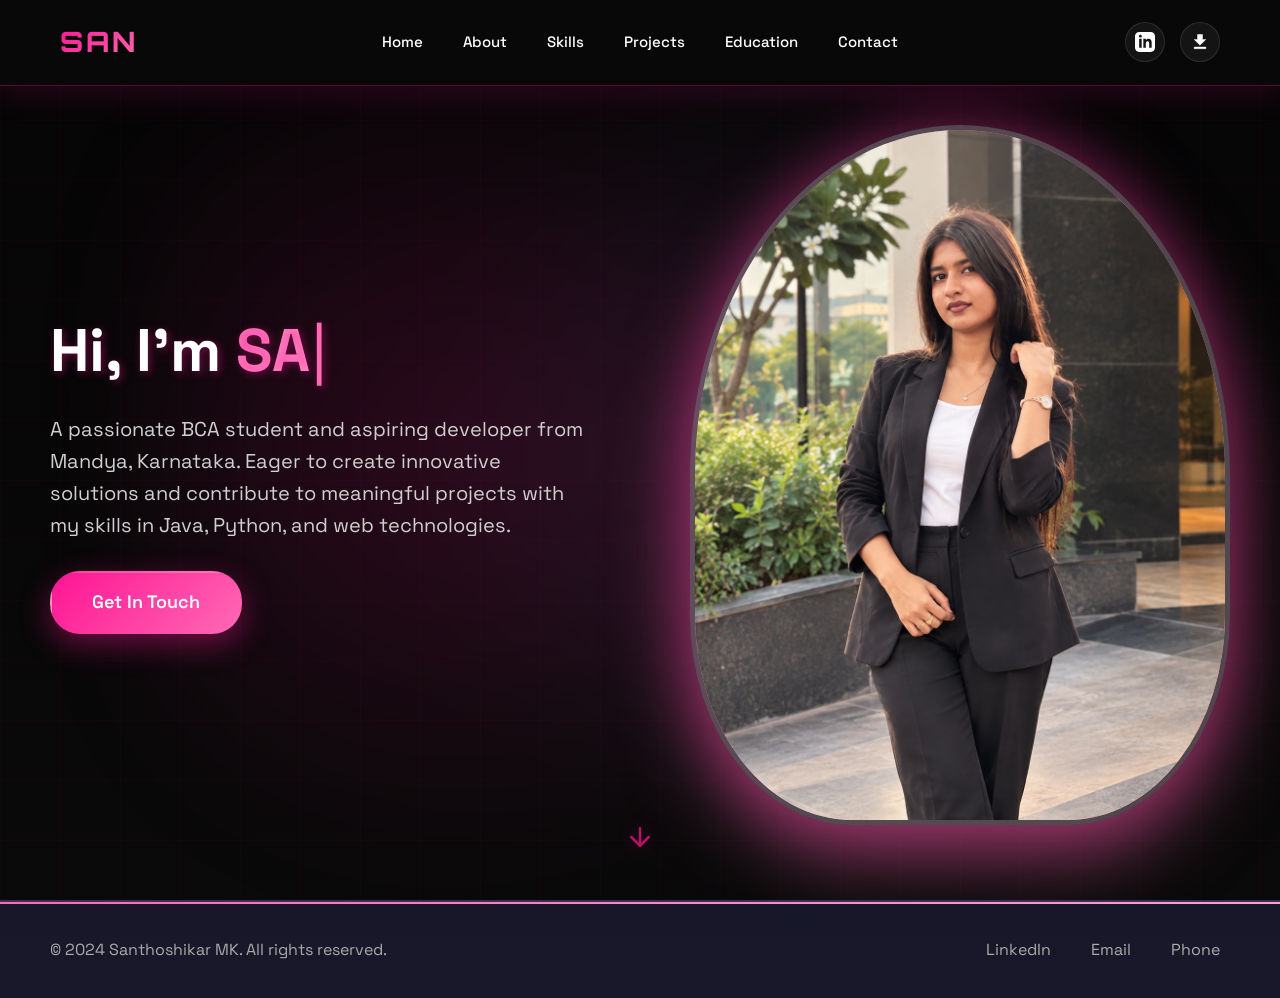
==== commit 7ef6c2f9: "changes in whole theme'" ====
--- a/index.html
+++ b/index.html
@@ -69,6 +69,13 @@
                 </div>
             </div>
         </div>
+        
+        <!-- Scroll Indicator -->
+        <div class="scroll-indicator">
+            <svg viewBox="0 0 24 24" fill="none" xmlns="http://www.w3.org/2000/svg">
+                <path d="M12 5v14m0 0l-7-7m7 7l7-7" stroke-width="2" stroke-linecap="round" stroke-linejoin="round"/>
+            </svg>
+        </div>
     </section>
 
     <!-- Footer -->
@@ -85,73 +92,5 @@
 
     <!-- Scripts -->
     <script src="js/main.js" defer></script>
-    
-    <style>
-        /* Loading Screen Styles */
-        .loader-wrapper {
-            position: fixed;
-            top: 0;
-            left: 0;
-            width: 100%;
-            height: 100%;
-            background: #0a0a0a;
-            display: flex;
-            flex-direction: column;
-            justify-content: center;
-            align-items: center;
-            z-index: 10000;
-            transition: opacity 0.5s, visibility 0.5s;
-        }
-
-        .loader-wrapper.hidden {
-            opacity: 0;
-            visibility: hidden;
-        }
-
-        .loader {
-            width: 120px;
-            height: 120px;
-            position: relative;
-        }
-
-        .loader-circle {
-            position: absolute;
-            width: 100%;
-            height: 100%;
-            border: 4px solid transparent;
-            border-top-color: #ff1493;
-            border-right-color: #ff1493;
-            border-radius: 50%;
-        }
-
-        .loader-circle:nth-child(2) {
-            width: 80%;
-            height: 80%;
-            top: 10%;
-            left: 10%;
-            border-top-color: #ff69b4;
-            border-right-color: #ff69b4;
-        }
-
-        .loader-circle:nth-child(3) {
-            width: 60%;
-            height: 60%;
-            top: 20%;
-            left: 20%;
-            border-top-color: #ff1493;
-            border-right-color: #ff1493;
-        }
-
-        .loader-text {
-            margin-top: 40px;
-            font-family: 'Orbitron', monospace;
-            font-size: 28px;
-            font-weight: 700;
-            color: #ff1493;
-            text-transform: uppercase;
-            letter-spacing: 4px;
-            text-shadow: 0 0 20px rgba(255, 20, 147, 0.8);
-        }
-    </style>
 </body>
 </html>
--- a/css/style.css
+++ b/css/style.css
@@ -11,30 +11,46 @@
 }
 
 :root {
-    /* Pink Theme Colors */
+    /* Enhanced Pink/Purple Theme Colors */
     --primary-pink: #ff1493;
     --secondary-pink: #ff69b4;
     --light-pink: #ffa1d0;
+    --accent-purple: #b794f6;
+    --accent-blue: #53a8ff;
     --dark-bg: #0a0a0a;
+    --darker-bg: #050505;
     --card-bg: rgba(15, 15, 20, 0.95);
+    --card-border: rgba(255, 20, 147, 0.3);
     --text-light: #ffffff;
     --text-gray: #d0d0d0;
     --text-muted: #aaa;
     
+    /* Gradients */
+    --gradient-primary: linear-gradient(135deg, #ff1493 0%, #ff69b4 50%, #ffa1d0 100%);
+    --gradient-secondary: linear-gradient(135deg, #b794f6 0%, #53a8ff 100%);
+    --gradient-accent: linear-gradient(135deg, rgba(255, 20, 147, 0.2), rgba(183, 148, 246, 0.2));
+    
     /* Shadows & Effects */
-    --glow-pink: rgba(255, 20, 147, 0.3);
+    --glow-pink: rgba(255, 20, 147, 0.4);
+    --glow-purple: rgba(183, 148, 246, 0.4);
     --shadow-pink: 0 8px 32px rgba(255, 20, 147, 0.15);
+    --shadow-large: 0 20px 60px rgba(255, 20, 147, 0.3);
+    
+    /* Transitions */
+    --transition-smooth: all 0.4s cubic-bezier(0.16, 1, 0.3, 1);
+    --transition-fast: all 0.2s ease;
 }
 
 body {
     font-family: 'Space Grotesk', sans-serif;
-    background: var(--dark-bg);
+    background: linear-gradient(to bottom, var(--darker-bg), var(--dark-bg));
     color: var(--text-light);
     overflow-x: hidden;
     line-height: 1.6;
-}
-
-/* Animated Grid Background - Optimized */
+    position: relative;
+}
+
+/* Enhanced Animated Grid Background */
 body::before {
     content: '';
     position: fixed;
@@ -43,48 +59,86 @@
     width: 100%;
     height: 100%;
     background: 
-        linear-gradient(90deg, rgba(255, 20, 147, 0.03) 1px, transparent 1px),
-        linear-gradient(rgba(255, 20, 147, 0.03) 1px, transparent 1px);
-    background-size: 50px 50px;
-    z-index: -1;
+        linear-gradient(90deg, rgba(255, 20, 147, 0.05) 1px, transparent 1px),
+        linear-gradient(rgba(255, 20, 147, 0.05) 1px, transparent 1px);
+    background-size: 60px 60px;
+    z-index: -2;
     will-change: background-position;
+    opacity: 0.7;
 }
 
 @media (prefers-reduced-motion: no-preference) {
     body::before {
-        animation: grid-move 20s linear infinite;
+        animation: grid-move 25s linear infinite;
     }
 }
 
 @keyframes grid-move {
     0% { background-position: 0 0; }
-    100% { background-position: 50px 50px; }
-}
-
-/* Radial Glow - Optimized */
+    100% { background-position: 60px 60px; }
+}
+
+/* Enhanced Multi-Layered Glow Effect */
 body::after {
     content: '';
     position: fixed;
     top: 50%;
     left: 50%;
-    width: 800px;
-    height: 800px;
-    background: radial-gradient(circle, var(--glow-pink) 0%, transparent 70%);
+    width: 1000px;
+    height: 1000px;
+    background: 
+        radial-gradient(circle at 30% 50%, rgba(255, 20, 147, 0.15) 0%, transparent 50%),
+        radial-gradient(circle at 70% 50%, rgba(183, 148, 246, 0.12) 0%, transparent 50%);
     transform: translate(-50%, -50%);
     z-index: -1;
     pointer-events: none;
+    filter: blur(60px);
 }
 
 @media (prefers-reduced-motion: no-preference) {
     body::after {
-        animation: pulse-glow 4s ease-in-out infinite;
+        animation: pulse-glow 8s ease-in-out infinite alternate;
     }
 }
 
 @keyframes pulse-glow {
-    0%, 100% { transform: translate(-50%, -50%) scale(1); opacity: 0.5; }
-    50% { transform: translate(-50%, -50%) scale(1.2); opacity: 0.8; }
-}
+    0% { 
+        transform: translate(-50%, -50%) scale(1) rotate(0deg); 
+        opacity: 0.6; 
+    }
+    100% { 
+        transform: translate(-50%, -50%) scale(1.3) rotate(180deg); 
+        opacity: 0.9; 
+    }
+}
+
+/* Floating particles effect */
+.particles {
+    position: fixed;
+    top: 0;
+    left: 0;
+    width: 100%;
+    height: 100%;
+    z-index: -1;
+    pointer-events: none;
+    overflow: hidden;
+}
+
+.particle {
+    position: absolute;
+    width: 4px;
+    height: 4px;
+    background: var(--primary-pink);
+    border-radius: 50%;
+    opacity: 0;
+    animation: particleFloat 15s linear infinite;
+    box-shadow: 0 0 10px var(--glow-pink);
+}
+
+.particle:nth-child(2) { animation-delay: 2s; left: 20%; }
+.particle:nth-child(3) { animation-delay: 4s; left: 40%; }
+.particle:nth-child(4) { animation-delay: 6s; left: 60%; }
+.particle:nth-child(5) { animation-delay: 8s; left: 80%; }
 
 /* ========== NAVIGATION ========== */
 nav {
@@ -100,13 +154,14 @@
     -webkit-backdrop-filter: blur(25px) saturate(180%);
     z-index: 1000;
     box-shadow: var(--shadow-pink), 0 2px 8px rgba(0, 0, 0, 0.3);
-    border-bottom: 1px solid rgba(255, 20, 147, 0.3);
-    transition: padding 0.3s ease, box-shadow 0.3s ease;
+    border-bottom: 1px solid var(--card-border);
+    transition: var(--transition-smooth);
 }
 
 nav.nav-scrolled {
     padding: 15px 60px;
-    box-shadow: 0 4px 24px rgba(255, 20, 147, 0.25);
+    box-shadow: 0 4px 30px rgba(255, 20, 147, 0.3);
+    background: rgba(10, 10, 10, 0.95);
 }
 
 nav.nav-hidden {
@@ -118,12 +173,37 @@
     font-family: 'Orbitron', monospace;
     font-size: 28px;
     font-weight: 800;
-    background: linear-gradient(135deg, var(--primary-pink), var(--secondary-pink));
+    background: var(--gradient-primary);
+    background-size: 200% 200%;
     -webkit-background-clip: text;
     -webkit-text-fill-color: transparent;
     background-clip: text;
     letter-spacing: 3px;
     cursor: pointer;
+    position: relative;
+    transition: var(--transition-smooth);
+}
+
+@media (prefers-reduced-motion: no-preference) {
+    .nav-logo {
+        animation: gradientFlow 3s ease infinite;
+    }
+}
+
+.nav-logo::after {
+    content: '';
+    position: absolute;
+    bottom: -5px;
+    left: 0;
+    width: 100%;
+    height: 2px;
+    background: var(--gradient-primary);
+    transform: scaleX(0);
+    transition: transform 0.4s cubic-bezier(0.16, 1, 0.3, 1);
+}
+
+.nav-logo:hover::after {
+    transform: scaleX(1);
 }
 
 .hamburger {
@@ -169,29 +249,52 @@
     font-weight: 500;
     padding: 8px 0;
     position: relative;
-    transition: color 0.3s ease;
+    transition: var(--transition-smooth);
     text-transform: capitalize;
 }
 
-nav a span::after {
-    content: '';
-    position: absolute;
-    bottom: -5px;
-    left: 0;
+nav a span {
+    position: relative;
+    display: inline-block;
+    transition: var(--transition-smooth);
+}
+
+nav a span::before {
+    content: '';
+    position: absolute;
+    bottom: -8px;
+    left: 50%;
     width: 0;
     height: 2px;
-    background: var(--primary-pink);
-    transition: width 0.3s ease;
-}
-
+    background: var(--gradient-primary);
+    transform: translateX(-50%);
+    transition: width 0.4s cubic-bezier(0.16, 1, 0.3, 1);
+}
+
+nav a span::after {
+    content: '';
+    position: absolute;
+    bottom: -8px;
+    left: 50%;
+    width: 0;
+    height: 2px;
+    background: var(--glow-pink);
+    filter: blur(4px);
+    transform: translateX(-50%);
+    transition: width 0.4s cubic-bezier(0.16, 1, 0.3, 1);
+}
+
+nav a:hover span,
+nav a.active span {
+    color: var(--primary-pink);
+    transform: translateY(-2px);
+}
+
+nav a:hover span::before,
+nav a.active span::before,
 nav a:hover span::after,
 nav a.active span::after {
     width: 100%;
-}
-
-nav a:hover,
-nav a.active {
-    color: var(--primary-pink);
 }
 
 .nav-icons {
@@ -208,24 +311,41 @@
     background: rgba(255, 255, 255, 0.05);
     border-radius: 50%;
     border: 1px solid rgba(255, 255, 255, 0.1);
-    transition: background 0.3s ease, border-color 0.3s ease, transform 0.3s ease;
+    position: relative;
+    overflow: hidden;
+    transition: var(--transition-smooth);
+}
+
+.nav-icons a::before {
+    content: '';
+    position: absolute;
+    inset: 0;
+    background: var(--gradient-primary);
+    opacity: 0;
+    transition: opacity 0.4s ease;
+    z-index: -1;
+}
+
+.nav-icons a:hover::before {
+    opacity: 0.2;
 }
 
 .nav-icons a:hover {
-    background: rgba(255, 20, 147, 0.2);
     border-color: var(--primary-pink);
-    transform: translateY(-3px);
+    transform: translateY(-3px) scale(1.1);
+    box-shadow: 0 8px 20px var(--glow-pink);
 }
 
 .nav-icons a svg {
     width: 20px;
     height: 20px;
     fill: var(--text-light);
-    transition: fill 0.3s ease;
+    transition: var(--transition-smooth);
 }
 
 .nav-icons a:hover svg {
     fill: var(--primary-pink);
+    filter: drop-shadow(0 0 8px var(--glow-pink));
 }
 
 /* ========== SECTIONS ========== */
@@ -323,19 +443,49 @@
 .cta-button {
     display: inline-block;
     padding: 15px 40px;
-    background: linear-gradient(135deg, var(--secondary-pink), #ff85c1, var(--light-pink));
+    background: var(--gradient-primary);
+    background-size: 200% 200%;
     color: #fff;
     text-decoration: none;
     border-radius: 30px;
     font-weight: 600;
     font-size: 18px;
     box-shadow: 0 10px 30px var(--glow-pink);
-    transition: transform 0.3s ease, box-shadow 0.3s ease;
+    position: relative;
+    overflow: hidden;
+    transition: var(--transition-smooth);
+    border: 2px solid transparent;
+}
+
+.cta-button::before {
+    content: '';
+    position: absolute;
+    top: 50%;
+    left: 50%;
+    width: 0;
+    height: 0;
+    background: rgba(255, 255, 255, 0.3);
+    border-radius: 50%;
+    transform: translate(-50%, -50%);
+    transition: width 0.6s ease, height 0.6s ease;
+}
+
+.cta-button:hover::before {
+    width: 300px;
+    height: 300px;
 }
 
 .cta-button:hover {
-    transform: translateY(-5px);
-    box-shadow: 0 15px 40px rgba(255, 105, 180, 0.5);
+    transform: translateY(-5px) scale(1.05);
+    box-shadow: 0 15px 50px rgba(255, 105, 180, 0.6),
+                0 0 30px rgba(255, 20, 147, 0.4);
+    border-color: rgba(255, 255, 255, 0.3);
+}
+
+@media (prefers-reduced-motion: no-preference) {
+    .cta-button {
+        animation: gradientFlow 3s ease infinite;
+    }
 }
 
 .hero-image {
@@ -348,9 +498,30 @@
     height: 700px;
     border-radius: 50% 50% 30% 30%;
     overflow: hidden;
-    box-shadow: 0 30px 80px rgba(255, 105, 180, 0.4);
-    border: 5px solid #fff;
+    box-shadow: 0 30px 80px rgba(255, 105, 180, 0.5),
+                0 0 60px rgba(255, 20, 147, 0.3);
+    border: 5px solid transparent;
     background: linear-gradient(135deg, rgba(255, 228, 241, 0.3), rgba(255, 212, 233, 0.3));
+    position: relative;
+    transition: var(--transition-smooth);
+}
+
+.image-wrapper::before {
+    content: '';
+    position: absolute;
+    inset: -5px;
+    background: var(--gradient-primary);
+    background-size: 200% 200%;
+    border-radius: inherit;
+    z-index: -1;
+    animation: gradientFlow 4s ease infinite;
+}
+
+.image-wrapper:hover {
+    transform: translateY(-10px) scale(1.02);
+    box-shadow: 0 40px 100px rgba(255, 105, 180, 0.7),
+                0 0 80px rgba(255, 20, 147, 0.5),
+                0 0 120px rgba(255, 69, 180, 0.3);
 }
 
 .image-wrapper img {
@@ -359,6 +530,11 @@
     object-fit: cover;
     object-position: center;
     display: block;
+    transition: transform 0.6s cubic-bezier(0.16, 1, 0.3, 1);
+}
+
+.image-wrapper:hover img {
+    transform: scale(1.05);
 }
 
 /* ========== CARDS ========== */
@@ -373,25 +549,70 @@
     background: linear-gradient(135deg, rgba(183, 148, 246, 0.1), rgba(83, 168, 255, 0.1));
     border: 2px solid rgba(183, 148, 246, 0.3);
     border-radius: 20px;
-    padding: 25px;
-    transition: transform 0.3s ease, box-shadow 0.3s ease, border-color 0.3s ease;
+    padding: 30px;
+    position: relative;
+    overflow: hidden;
+    transition: var(--transition-smooth);
+}
+
+.skill-item::before {
+    content: '';
+    position: absolute;
+    top: 0;
+    left: -100%;
+    width: 100%;
+    height: 100%;
+    background: linear-gradient(90deg, transparent, rgba(255, 255, 255, 0.1), transparent);
+    transition: left 0.6s ease;
+}
+
+.skill-item:hover::before {
+    left: 100%;
+}
+
+.skill-item::after {
+    content: '';
+    position: absolute;
+    inset: 0;
+    background: var(--gradient-accent);
+    opacity: 0;
+    transition: opacity 0.4s ease;
+    z-index: -1;
 }
 
 .skill-item:hover {
-    transform: translateY(-10px);
-    box-shadow: 0 20px 40px rgba(183, 148, 246, 0.3);
-    border-color: #b794f6;
+    transform: translateY(-15px) scale(1.03);
+    box-shadow: 0 20px 60px rgba(183, 148, 246, 0.4),
+                0 0 40px rgba(83, 168, 255, 0.3);
+    border-color: var(--accent-purple);
+}
+
+.skill-item:hover::after {
+    opacity: 1;
 }
 
 .skill-item h4 {
-    color: #b794f6;
-    font-size: 20px;
-    margin-bottom: 10px;
+    color: var(--accent-purple);
+    font-size: 22px;
+    margin-bottom: 12px;
+    font-weight: 700;
+    transition: var(--transition-smooth);
+}
+
+.skill-item:hover h4 {
+    color: var(--primary-pink);
+    transform: translateX(5px);
 }
 
 .skill-item p {
     color: var(--text-muted);
     font-size: 16px;
+    line-height: 1.6;
+    transition: color 0.3s ease;
+}
+
+.skill-item:hover p {
+    color: var(--text-gray);
 }
 
 /* ========== FOOTER ========== */
@@ -829,3 +1050,279 @@
         grid-template-columns: 1fr;
     }
 }
+
+/* ========== RIPPLE EFFECT ========== */
+.ripple {
+    position: absolute;
+    border-radius: 50%;
+    background: rgba(255, 255, 255, 0.6);
+    transform: scale(0);
+    animation: ripple-animation 0.6s ease-out;
+    pointer-events: none;
+}
+
+@keyframes ripple-animation {
+    to {
+        transform: scale(4);
+        opacity: 0;
+    }
+}
+
+/* ========== ENHANCED LOADING SCREEN ========== */
+.loader-wrapper {
+    position: fixed;
+    top: 0;
+    left: 0;
+    width: 100%;
+    height: 100%;
+    background: linear-gradient(135deg, #0a0a0a 0%, #1a0a1a 100%);
+    display: flex;
+    flex-direction: column;
+    justify-content: center;
+    align-items: center;
+    z-index: 10000;
+    transition: opacity 0.6s ease, visibility 0.6s ease;
+}
+
+.loader-wrapper.hidden {
+    opacity: 0;
+    visibility: hidden;
+}
+
+.loader {
+    width: 120px;
+    height: 120px;
+    position: relative;
+}
+
+.loader-circle {
+    position: absolute;
+    width: 100%;
+    height: 100%;
+    border: 4px solid transparent;
+    border-top-color: #ff1493;
+    border-right-color: #ff1493;
+    border-radius: 50%;
+    box-shadow: 0 0 20px rgba(255, 20, 147, 0.5);
+}
+
+.loader-circle:nth-child(2) {
+    width: 80%;
+    height: 80%;
+    top: 10%;
+    left: 10%;
+    border-top-color: #ff69b4;
+    border-right-color: #ff69b4;
+    box-shadow: 0 0 15px rgba(255, 105, 180, 0.4);
+}
+
+.loader-circle:nth-child(3) {
+    width: 60%;
+    height: 60%;
+    top: 20%;
+    left: 20%;
+    border-top-color: #ffa1d0;
+    border-right-color: #ffa1d0;
+    box-shadow: 0 0 10px rgba(255, 161, 208, 0.3);
+}
+
+.loader-text {
+    margin-top: 40px;
+    font-family: 'Orbitron', monospace;
+    font-size: 28px;
+    font-weight: 700;
+    color: #ff1493;
+    text-transform: uppercase;
+    letter-spacing: 6px;
+    text-shadow: 0 0 20px rgba(255, 20, 147, 0.8);
+}
+
+/* ========== SCROLL INDICATOR ========== */
+.scroll-indicator {
+    position: fixed;
+    bottom: 40px;
+    left: 50%;
+    transform: translateX(-50%);
+    z-index: 100;
+    opacity: 0.7;
+    transition: opacity 0.3s ease;
+    animation: bounce 2s infinite;
+}
+
+.scroll-indicator:hover {
+    opacity: 1;
+}
+
+.scroll-indicator svg {
+    width: 30px;
+    height: 30px;
+    stroke: var(--primary-pink);
+    filter: drop-shadow(0 0 10px var(--glow-pink));
+}
+
+/* Hide scroll indicator when scrolled */
+.scrolled .scroll-indicator {
+    opacity: 0;
+    pointer-events: none;
+}
+
+/* ========== CUSTOM SCROLLBAR ========== */
+::-webkit-scrollbar {
+    width: 12px;
+}
+
+::-webkit-scrollbar-track {
+    background: var(--dark-bg);
+}
+
+::-webkit-scrollbar-thumb {
+    background: linear-gradient(180deg, var(--primary-pink), var(--secondary-pink));
+    border-radius: 10px;
+    border: 2px solid var(--dark-bg);
+}
+
+::-webkit-scrollbar-thumb:hover {
+    background: linear-gradient(180deg, var(--secondary-pink), var(--light-pink));
+    box-shadow: 0 0 10px var(--glow-pink);
+}
+
+/* Firefox scrollbar */
+* {
+    scrollbar-width: thin;
+    scrollbar-color: var(--primary-pink) var(--dark-bg);
+}
+
+/* ========== TEXT SELECTION ========== */
+::selection {
+    background: var(--primary-pink);
+    color: #fff;
+}
+
+::-moz-selection {
+    background: var(--primary-pink);
+    color: #fff;
+}
+
+/* ========== ENHANCED FORM ELEMENTS ========== */
+.form-group input:focus,
+.form-group textarea:focus {
+    outline: none;
+    border-color: var(--primary-pink);
+    box-shadow: 0 0 25px rgba(255, 20, 147, 0.4),
+                inset 0 0 15px rgba(255, 20, 147, 0.1);
+    transform: translateY(-2px);
+    background: rgba(26, 26, 46, 0.95);
+}
+
+/* ========== ENHANCED TIMELINE ========== */
+.timeline::before {
+    background: linear-gradient(to bottom, 
+        var(--primary-pink) 0%, 
+        var(--accent-purple) 50%, 
+        var(--accent-blue) 100%);
+    box-shadow: 0 0 20px rgba(255, 20, 147, 0.5);
+}
+
+.timeline-item::before {
+    background: var(--gradient-primary);
+    box-shadow: 0 0 30px var(--glow-pink),
+                inset 0 0 10px rgba(255, 255, 255, 0.5);
+    animation: pulseScale 2s ease-in-out infinite;
+}
+
+/* ========== ENHANCED EXPERTISE ITEMS ========== */
+.expertise-item {
+    box-shadow: 0 5px 30px rgba(255, 20, 147, 0.1);
+    backdrop-filter: blur(10px);
+}
+
+.expertise-item:hover {
+    border-color: var(--primary-pink);
+    box-shadow: 0 15px 50px rgba(255, 20, 147, 0.3),
+                0 0 30px rgba(255, 20, 147, 0.2);
+}
+
+.skill-tag {
+    position: relative;
+    overflow: hidden;
+}
+
+.skill-tag::before {
+    content: '';
+    position: absolute;
+    top: 0;
+    left: -100%;
+    width: 100%;
+    height: 100%;
+    background: linear-gradient(90deg, transparent, rgba(255, 255, 255, 0.2), transparent);
+    transition: left 0.5s ease;
+}
+
+.skill-tag:hover::before {
+    left: 100%;
+}
+
+/* ========== SECTION TITLE ENHANCEMENT ========== */
+.section-title {
+    position: relative;
+    display: inline-block;
+    padding-bottom: 20px;
+}
+
+.section-title::after {
+    content: '';
+    position: absolute;
+    bottom: 0;
+    left: 50%;
+    transform: translateX(-50%);
+    width: 100px;
+    height: 4px;
+    background: var(--gradient-primary);
+    border-radius: 2px;
+    box-shadow: 0 0 20px var(--glow-pink);
+}
+
+/* ========== GLOWING BORDER ANIMATION ========== */
+@keyframes glowing-border {
+    0%, 100% {
+        box-shadow: 0 0 5px rgba(255, 20, 147, 0.5),
+                    0 0 10px rgba(255, 20, 147, 0.3);
+    }
+    50% {
+        box-shadow: 0 0 20px rgba(255, 20, 147, 0.8),
+                    0 0 30px rgba(255, 20, 147, 0.5),
+                    0 0 40px rgba(255, 20, 147, 0.3);
+    }
+}
+
+/* ========== FOOTER ENHANCEMENT ========== */
+footer {
+    position: relative;
+    overflow: hidden;
+}
+
+footer::before {
+    content: '';
+    position: absolute;
+    top: 0;
+    left: -100%;
+    width: 200%;
+    height: 2px;
+    background: var(--gradient-primary);
+    animation: shimmer 3s linear infinite;
+}
+
+.social-links a::after {
+    content: '';
+    position: absolute;
+    bottom: -2px;
+    left: 0;
+    width: 0;
+    height: 2px;
+    background: var(--gradient-primary);
+    transition: width 0.4s cubic-bezier(0.16, 1, 0.3, 1);
+}
+
+.social-links a:hover::after {
+    width: 100%;
+}
--- a/css/animations.css
+++ b/css/animations.css
@@ -1,9 +1,9 @@
 /* ============================================
-   Lightweight Animations
-   Only loads where needed - respects prefers-reduced-motion
+   Enhanced Animations & Transitions
+   Beautiful, smooth, and performant animations
    ============================================ */
 
-/* Slide Down Animation for Nav */
+/* ========== NAVIGATION ANIMATIONS ========== */
 @keyframes slideDown {
     from {
         transform: translateY(-100px);
@@ -16,10 +16,34 @@
 }
 
 nav {
-    animation: slideDown 0.6s ease-out;
-}
-
-/* Fade In Animations */
+    animation: slideDown 0.6s cubic-bezier(0.16, 1, 0.3, 1);
+}
+
+/* Staggered menu item animations */
+.nav-menu a {
+    opacity: 0;
+    animation: slideInMenuItem 0.6s cubic-bezier(0.16, 1, 0.3, 1) forwards;
+}
+
+.nav-menu a:nth-child(1) { animation-delay: 0.1s; }
+.nav-menu a:nth-child(2) { animation-delay: 0.2s; }
+.nav-menu a:nth-child(3) { animation-delay: 0.3s; }
+.nav-menu a:nth-child(4) { animation-delay: 0.4s; }
+.nav-menu a:nth-child(5) { animation-delay: 0.5s; }
+.nav-menu a:nth-child(6) { animation-delay: 0.6s; }
+
+@keyframes slideInMenuItem {
+    from {
+        transform: translateY(-20px);
+        opacity: 0;
+    }
+    to {
+        transform: translateY(0);
+        opacity: 1;
+    }
+}
+
+/* ========== FADE IN ANIMATIONS ========== */
 @keyframes fadeIn {
     from {
         opacity: 0;
@@ -32,7 +56,7 @@
 @keyframes fadeInUp {
     from {
         opacity: 0;
-        transform: translateY(30px);
+        transform: translateY(40px);
     }
     to {
         opacity: 1;
@@ -43,7 +67,7 @@
 @keyframes fadeInLeft {
     from {
         opacity: 0;
-        transform: translateX(-30px);
+        transform: translateX(-40px);
     }
     to {
         opacity: 1;
@@ -54,7 +78,7 @@
 @keyframes fadeInRight {
     from {
         opacity: 0;
-        transform: translateX(30px);
+        transform: translateX(40px);
     }
     to {
         opacity: 1;
@@ -62,54 +86,107 @@
     }
 }
 
-/* Hero Animations */
+@keyframes fadeInScale {
+    from {
+        opacity: 0;
+        transform: scale(0.8);
+    }
+    to {
+        opacity: 1;
+        transform: scale(1);
+    }
+}
+
+/* ========== HERO SECTION ANIMATIONS ========== */
 .hero-content {
-    animation: fadeInUp 0.8s ease-out 0.3s backwards;
+    animation: fadeInUp 1s cubic-bezier(0.16, 1, 0.3, 1) 0.2s backwards;
 }
 
 .hero-text h1 {
-    animation: fadeInLeft 0.8s ease-out 0.5s backwards;
+    animation: fadeInLeft 1s cubic-bezier(0.16, 1, 0.3, 1) 0.4s backwards;
 }
 
 .hero-text p {
-    animation: fadeInLeft 0.8s ease-out 0.7s backwards;
+    animation: fadeInLeft 0.9s cubic-bezier(0.16, 1, 0.3, 1) 0.6s backwards;
 }
 
 .cta-button {
-    animation: fadeInLeft 0.8s ease-out 0.9s backwards;
+    animation: fadeInScale 0.8s cubic-bezier(0.16, 1, 0.3, 1) 0.8s backwards;
 }
 
 .hero-image {
-    animation: fadeInRight 0.8s ease-out 0.6s backwards;
-}
-
-/* Floating Animation for Image */
+    animation: fadeInRight 1s cubic-bezier(0.16, 1, 0.3, 1) 0.5s backwards;
+}
+
+/* ========== FLOATING & HOVER ANIMATIONS ========== */
 @keyframes float-gentle {
     0%, 100% {
         transform: translateY(0px);
     }
     50% {
-        transform: translateY(-15px);
+        transform: translateY(-20px);
     }
 }
 
 .image-wrapper {
-    animation: float-gentle 5s ease-in-out infinite;
-}
-
-/* Slide In Animations for Menu Items */
-@keyframes slideInMenuItem {
-    from {
-        transform: translateY(-20px);
-        opacity: 0;
-    }
-    to {
-        transform: translateY(0);
-        opacity: 1;
-    }
-}
-
-/* Loading Animation */
+    animation: float-gentle 6s ease-in-out infinite;
+}
+
+/* Smooth hover lift effect */
+@keyframes hoverLift {
+    to {
+        transform: translateY(-10px);
+    }
+}
+
+/* ========== ROTATING GRADIENT ANIMATION ========== */
+@keyframes rotateGradient {
+    0% {
+        background-position: 0% 50%;
+    }
+    50% {
+        background-position: 100% 50%;
+    }
+    100% {
+        background-position: 0% 50%;
+    }
+}
+
+/* ========== GLOW PULSE ANIMATION ========== */
+@keyframes glowPulse {
+    0%, 100% {
+        box-shadow: 0 0 20px rgba(255, 20, 147, 0.4),
+                    0 0 40px rgba(255, 20, 147, 0.2);
+    }
+    50% {
+        box-shadow: 0 0 30px rgba(255, 20, 147, 0.6),
+                    0 0 60px rgba(255, 20, 147, 0.3),
+                    0 0 80px rgba(255, 20, 147, 0.2);
+    }
+}
+
+/* ========== SHIMMER EFFECT ========== */
+@keyframes shimmer {
+    0% {
+        background-position: -1000px 0;
+    }
+    100% {
+        background-position: 1000px 0;
+    }
+}
+
+.shimmer-effect {
+    background: linear-gradient(
+        90deg,
+        transparent 0%,
+        rgba(255, 255, 255, 0.1) 50%,
+        transparent 100%
+    );
+    background-size: 1000px 100%;
+    animation: shimmer 3s infinite;
+}
+
+/* ========== LOADING ANIMATION ========== */
 @keyframes tech-spin {
     0% { transform: rotate(0deg); }
     100% { transform: rotate(360deg); }
@@ -128,7 +205,204 @@
     animation-delay: 0.4s;
 }
 
-/* Disable animations for users who prefer reduced motion */
+@keyframes loaderTextGlow {
+    0%, 100% {
+        text-shadow: 0 0 20px rgba(255, 20, 147, 0.8),
+                     0 0 40px rgba(255, 20, 147, 0.5);
+    }
+    50% {
+        text-shadow: 0 0 30px rgba(255, 20, 147, 1),
+                     0 0 60px rgba(255, 20, 147, 0.7),
+                     0 0 80px rgba(255, 105, 180, 0.5);
+    }
+}
+
+.loader-text {
+    animation: loaderTextGlow 1.5s ease-in-out infinite;
+}
+
+/* ========== SCALE IN ANIMATION ========== */
+@keyframes scaleIn {
+    from {
+        opacity: 0;
+        transform: scale(0.5);
+    }
+    to {
+        opacity: 1;
+        transform: scale(1);
+    }
+}
+
+/* ========== SLIDE IN FROM SIDES ========== */
+@keyframes slideInFromLeft {
+    from {
+        opacity: 0;
+        transform: translateX(-100px);
+    }
+    to {
+        opacity: 1;
+        transform: translateX(0);
+    }
+}
+
+@keyframes slideInFromRight {
+    from {
+        opacity: 0;
+        transform: translateX(100px);
+    }
+    to {
+        opacity: 1;
+        transform: translateX(0);
+    }
+}
+
+/* ========== BOUNCE ANIMATION ========== */
+@keyframes bounce {
+    0%, 20%, 50%, 80%, 100% {
+        transform: translateY(0);
+    }
+    40% {
+        transform: translateY(-15px);
+    }
+    60% {
+        transform: translateY(-7px);
+    }
+}
+
+/* ========== PARTICLE EFFECTS ========== */
+@keyframes particleFloat {
+    0% {
+        transform: translateY(0) translateX(0) rotate(0deg);
+        opacity: 0;
+    }
+    10% {
+        opacity: 1;
+    }
+    90% {
+        opacity: 1;
+    }
+    100% {
+        transform: translateY(-100vh) translateX(50px) rotate(360deg);
+        opacity: 0;
+    }
+}
+
+/* ========== TEXT GRADIENT ANIMATION ========== */
+@keyframes gradientFlow {
+    0% {
+        background-position: 0% 50%;
+    }
+    50% {
+        background-position: 100% 50%;
+    }
+    100% {
+        background-position: 0% 50%;
+    }
+}
+
+/* ========== BORDER GLOW ANIMATION ========== */
+@keyframes borderGlow {
+    0%, 100% {
+        border-color: rgba(255, 20, 147, 0.5);
+    }
+    50% {
+        border-color: rgba(255, 20, 147, 1);
+    }
+}
+
+/* ========== PULSE SCALE ========== */
+@keyframes pulseScale {
+    0%, 100% {
+        transform: scale(1);
+    }
+    50% {
+        transform: scale(1.05);
+    }
+}
+
+/* ========== SKILL CARD REVEAL ========== */
+.skill-item {
+    opacity: 0;
+    transform: translateY(30px) scale(0.95);
+    transition: all 0.6s cubic-bezier(0.16, 1, 0.3, 1);
+}
+
+.skill-item.visible {
+    opacity: 1;
+    transform: translateY(0) scale(1);
+}
+
+/* Stagger the skill items */
+.skill-item:nth-child(1) { transition-delay: 0.1s; }
+.skill-item:nth-child(2) { transition-delay: 0.2s; }
+.skill-item:nth-child(3) { transition-delay: 0.3s; }
+.skill-item:nth-child(4) { transition-delay: 0.4s; }
+.skill-item:nth-child(5) { transition-delay: 0.5s; }
+.skill-item:nth-child(6) { transition-delay: 0.6s; }
+
+/* ========== TIMELINE ANIMATIONS ========== */
+.timeline-item {
+    opacity: 0;
+    transform: translateX(-40px);
+    transition: all 0.8s cubic-bezier(0.16, 1, 0.3, 1);
+}
+
+.timeline-item.visible {
+    opacity: 1;
+    transform: translateX(0);
+}
+
+.timeline-item:nth-child(even).visible {
+    transform: translateX(0);
+}
+
+/* ========== EXPERTISE ACCORDION ANIMATION ========== */
+.expertise-item {
+    opacity: 0;
+    transform: translateY(20px);
+    transition: all 0.6s cubic-bezier(0.16, 1, 0.3, 1);
+}
+
+.expertise-item.visible {
+    opacity: 1;
+    transform: translateY(0);
+}
+
+.expertise-item:nth-child(1) { transition-delay: 0.1s; }
+.expertise-item:nth-child(2) { transition-delay: 0.2s; }
+.expertise-item:nth-child(3) { transition-delay: 0.3s; }
+.expertise-item:nth-child(4) { transition-delay: 0.4s; }
+
+/* ========== CONTACT ITEMS ANIMATION ========== */
+.contact-item {
+    opacity: 0;
+    transform: translateX(-30px);
+    transition: all 0.6s cubic-bezier(0.16, 1, 0.3, 1);
+}
+
+.contact-item.visible {
+    opacity: 1;
+    transform: translateX(0);
+}
+
+.contact-item:nth-child(1) { transition-delay: 0.1s; }
+.contact-item:nth-child(2) { transition-delay: 0.2s; }
+.contact-item:nth-child(3) { transition-delay: 0.3s; }
+.contact-item:nth-child(4) { transition-delay: 0.4s; }
+
+/* ========== FORM ANIMATION ========== */
+.contact-form {
+    opacity: 0;
+    transform: translateY(40px);
+    transition: all 0.8s cubic-bezier(0.16, 1, 0.3, 1) 0.3s;
+}
+
+.contact-form.visible {
+    opacity: 1;
+    transform: translateY(0);
+}
+
+/* ========== DISABLE ANIMATIONS FOR REDUCED MOTION ========== */
 @media (prefers-reduced-motion: reduce) {
     *,
     *::before,
@@ -146,4 +420,9 @@
     body::after {
         animation: none;
     }
-}
+    
+    .loader-circle,
+    .loader-text {
+        animation: none;
+    }
+}
